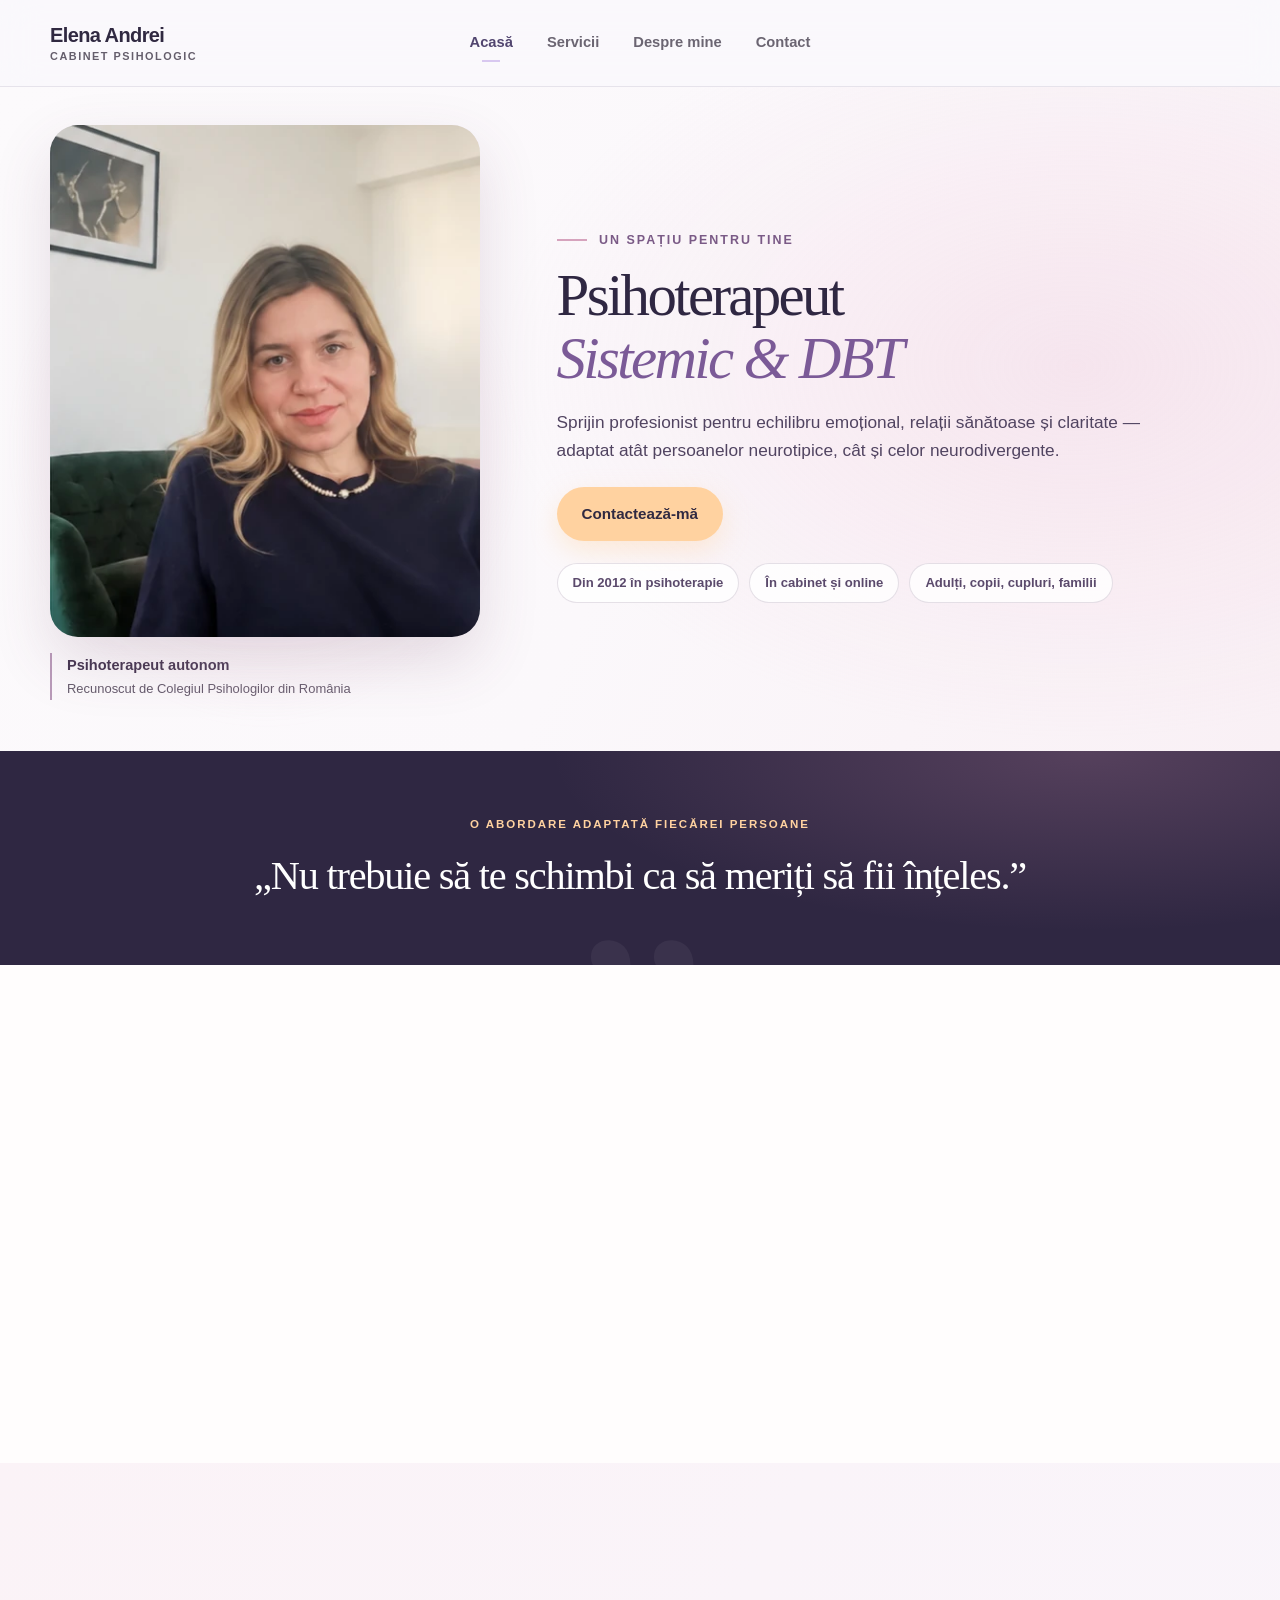
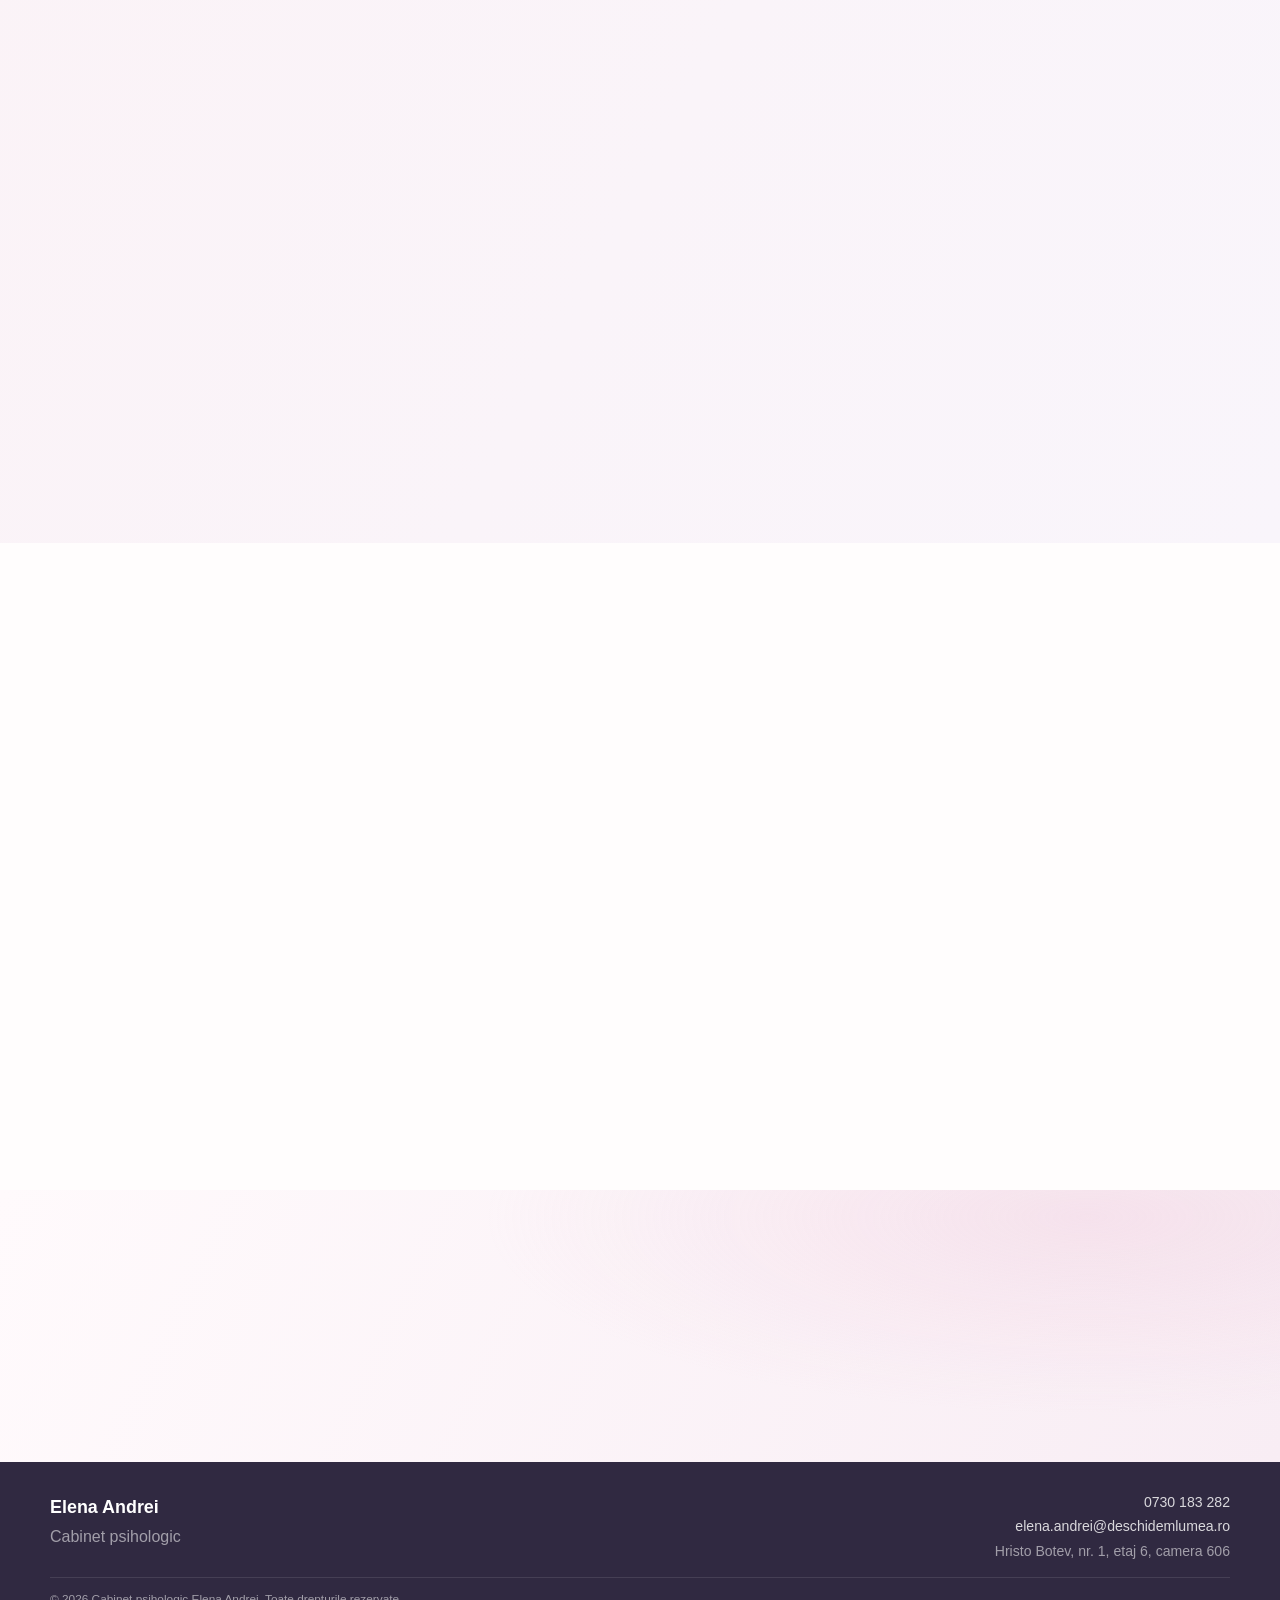
==== index.html @ 067b21ed "Initial commit - Elena v12 public preview, contact form disabled" ====
<!doctype html>
<html lang="ro">
  <head>
    <meta name="robots" content="noindex, nofollow, noarchive">
    <link rel="icon" href="favicon.svg" type="image/svg+xml" />
<meta property="og:type" content="website" />
<meta property="og:locale" content="ro_RO" />
    <meta charset="UTF-8" />
    <meta http-equiv="Content-Security-Policy" content="default-src 'self'; base-uri 'self'; object-src 'none'; script-src 'self' 'sha256-7STI0zZYX8uRHDZW335mMqW5AwSz319IiI/0r0ypbto='; script-src-attr 'none'; style-src 'self'; img-src 'self' data:; font-src 'self'; connect-src 'self'; form-action 'none'; upgrade-insecure-requests" />
    <meta name="viewport" content="width=device-width, initial-scale=1.0" />

    <meta
      name="description"
      content="Cabinet psihologic Elena Andrei în București, Strada Hristo Botev nr. 1. Psihoterapie individuală, de cuplu, familială și pentru copii, în cabinet și online."
    />

    <title>Elena Andrei | Cabinet psihologic București</title>
    <meta property="og:title" content="Elena Andrei | Cabinet psihologic București" />

    <link rel="stylesheet" href="style.css" />
        
  </head>

  <body class="home-v10">
    <header class="site-header">
      <div class="container header-inner">
        <a
          href="index.html"
          class="brand"
          aria-label="Cabinet psihologic Elena Andrei - Acasă"
        >
          <span class="brand-name">Elena Andrei</span>
          <span class="brand-subtitle">Cabinet psihologic</span>
        </a>

        <nav
          class="site-navigation"
          id="site-navigation"
          aria-label="Navigație principală"
        >
          <a href="index.html" class="active">Acasă</a>
          <a href="servicii.html">Servicii</a>
          <a href="despre_noi.html">Despre mine</a>
          <!-- PAGINI ASCUNSE TEMPORAR. Pentru reactivare, elimină comentariul HTML de mai jos și redirecționările din paginile respective.
          <a href="articole.html">Articole</a>
          <a href="workshopuri.html">Workshopuri</a>
          -->
          <a href="contact.html">Contact</a>
        </nav>
        <button
          type="button"
          class="menu-toggle"
          aria-label="Deschide meniul"
          aria-expanded="false"
          aria-controls="site-navigation"
        >
          <span></span>
          <span></span>
          <span></span>
        </button>
      </div>
    </header>

    <main>
      <!-- Etapa 1: HERO compact, un singur buton principal -->
      <section class="v10-hero">
        <div class="container v10-hero-grid">
          <div class="v10-hero-photo">
            <span class="v10-blob" aria-hidden="true"></span>
            <picture><img src="Elena_portret_preview.webp" alt="Elena Andrei, psihoterapeut sistemic și DBT" width="450" height="636" fetchpriority="high" decoding="async"></picture>
            <div class="v10-photo-caption">
              <strong>Psihoterapeut autonom</strong>
              <span>Recunoscut de Colegiul Psihologilor din România</span>
            </div>
          </div>
          <div class="v10-hero-copy">
            <span class="v10-kicker">Un spațiu pentru tine</span>
            <h1>Psihoterapeut <em>Sistemic &amp; DBT</em></h1>
            <p class="v10-lead">Sprijin profesionist pentru echilibru emoțional, relații sănătoase și claritate — adaptat atât persoanelor neurotipice, cât și celor neurodivergente.</p>
            <div class="v10-actions">
              <a href="contact.html" class="btn btn-primary">Contactează-mă</a>
            </div>
            <ul class="v10-badges" aria-label="Pe scurt">
              <li>Din 2012 în psihoterapie</li>
              <li>În cabinet și online</li>
              <li>Adulți, copii, cupluri, familii</li>
            </ul>
          </div>
        </div>
      </section>

      <!-- 2. Citat pe fundal închis: schimbă ritmul paginii. De confirmat cu Elena. -->
      <section class="v10-quote" aria-label="Mesajul cabinetului">
        <div class="container v10-quote-inner">
          <span class="v10-quote-label">O abordare adaptată fiecărei persoane</span>
          <p>„Nu trebuie să te schimbi ca să meriți să fii&nbsp;înțeles.”</p>
        </div>
      </section>

      <!-- 3. Cum lucrez: carduri cu iconiță -->
      <section class="v10-section" aria-labelledby="v10-approach-title">
        <div class="container">
          <div class="v10-head v10-reveal">
            <span class="v10-kicker">Cum lucrez</span>
            <h2 id="v10-approach-title">Trei principii care ghidează fiecare ședință</h2>
          </div>
          <div class="v10-cards v10-reveal">
            <article class="v10-card">
              <span class="v10-icon" aria-hidden="true"><svg viewBox="0 0 24 24" fill="none" stroke="currentColor" stroke-width="1.6" stroke-linecap="round" stroke-linejoin="round"><circle cx="12" cy="8" r="3.2"/><path d="M5.5 20c.6-3.6 3.3-5.5 6.5-5.5s5.9 1.9 6.5 5.5"/><path d="M3 11.5a9 9 0 0 1 2-5M21 11.5a9 9 0 0 0-2-5"/></svg></span>
              <span class="v10-no" aria-hidden="true">01</span>
              <h3>Înțelegere</h3>
              <p>Persoana și relațiile sale, privite în context.</p>
            </article>
            <article class="v10-card">
              <span class="v10-icon" aria-hidden="true"><svg viewBox="0 0 24 24" fill="none" stroke="currentColor" stroke-width="1.6" stroke-linecap="round" stroke-linejoin="round"><path d="M14.5 6.5l3 3"/><path d="M4 20l1-4L16.5 4.5a2.1 2.1 0 0 1 3 3L8 19l-4 1z"/></svg></span>
              <span class="v10-no" aria-hidden="true">02</span>
              <h3>Instrumente concrete</h3>
              <p>Sprijin prin instrumente DBT pentru reglare emoțională și comunicare.</p>
            </article>
            <article class="v10-card">
              <span class="v10-icon" aria-hidden="true"><svg viewBox="0 0 24 24" fill="none" stroke="currentColor" stroke-width="1.6" stroke-linecap="round" stroke-linejoin="round"><path d="M12 20s-7-4.4-7-10a4 4 0 0 1 7-2.6A4 4 0 0 1 19 10c0 5.6-7 10-7 10z"/></svg></span>
              <span class="v10-no" aria-hidden="true">03</span>
              <h3>Adaptare</h3>
              <p>Respect pentru nevoile persoanelor neurotipice și neurodivergente.</p>
            </article>
          </div>
        </div>
      </section>

      <!-- 4. Servicii: trei carduri, nu o secțiune cu un singur serviciu -->
      <section class="v10-section v10-section-tint" aria-labelledby="v10-services-title">
        <div class="container">
          <div class="v10-head v10-reveal">
            <span class="v10-kicker">Servicii</span>
            <h2 id="v10-services-title">Psihoterapie pentru persoane, cupluri și familii</h2>
            <p>Fiecare proces terapeutic este adaptat nevoilor persoanei, cuplului sau familiei și obiectivelor stabilite împreună.</p>
          </div>
          <div class="v10-cards v10-reveal">
            <a class="v10-service" href="servicii.html">
              <span class="v10-tag">Individual</span>
              <h3>Psihoterapie individuală</h3>
              <p>Pentru adulți și adolescenți. Un spațiu de explorare, claritate și echilibru.</p>
              <span class="v10-more">50 minute · Detalii <span aria-hidden="true">→</span></span>
            </a>
            <a class="v10-service" href="servicii.html">
              <span class="v10-tag">Cuplu și familie</span>
              <h3>Terapie de cuplu și familie</h3>
              <p>Relații în care conflictele pot fi traversate cu respect, curiozitate și înțelegere.</p>
              <span class="v10-more">75 minute · Detalii <span aria-hidden="true">→</span></span>
            </a>
            <a class="v10-service" href="servicii.html">
              <span class="v10-tag">Copii și părinți</span>
              <h3>Terapie pentru copii și consiliere parentală</h3>
              <p>Sprijin blând, adaptat vârstei, pentru copil și pentru liniștea familiei.</p>
              <span class="v10-more">50 minute · Detalii <span aria-hidden="true">→</span></span>
            </a>
          </div>
        </div>
      </section>

      <!-- 5. Despre mine, cu imagine -->
      <section class="v10-section" aria-labelledby="home-experience-title">
        <div class="container v10-about">
          <figure class="v10-about-photo v10-reveal">
            <picture><source srcset="Cabinet.webp" type="image/webp"><img src="Cabinet.jpeg" alt="Cabinetul de psihoterapie, cu canapea verde și plantă" width="1600" height="1200" loading="lazy"></picture>
            <figcaption>Cabinetul din București, Hristo Botev nr. 1</figcaption>
          </figure>
          <div class="v10-about-body v10-reveal">
            <span class="v10-kicker">Despre mine</span>
            <h2 id="home-experience-title">Experiență construită prin formare continuă</h2>
            <p>Sunt psihoterapeut autonom, recunoscut de Colegiul Psihologilor din România. Activitatea mea profesională în domeniul psihoterapiei a început în 2012, odată cu formarea în cadrul Centrului de Psihoterapie pentru Copii, Cupluri și Familie.</p>
            <p>Din 2015 lucrez în cadrul propriului cabinet, oferind psihoterapie copiilor, adolescenților, adulților, cuplurilor și familiilor, atât în cabinet, cât și online.</p>
            <p>De-a lungul anilor am continuat să mă formez în domenii relevante pentru practica mea, printre care psihoterapia de cuplu, trauma, psihosexologia, infidelitatea, evaluarea clinică și intervențiile adaptate pentru copii, adolescenți și familii.</p>
            <a href="despre_noi.html" class="text-link">Descoperă povestea mea <span aria-hidden="true">→</span></a>
          </div>
        </div>
      </section>

      <!-- 6. CTA final -->
      <section class="v10-final" aria-labelledby="v10-final-title">
        <div class="container v10-final-inner v10-reveal">
          <h2 id="v10-final-title">Primul pas e o simplă conversație.</h2>
          <p>Scrie-mi sau sună-mă, iar împreună vedem cum te pot sprijini.</p>
          <div class="v10-actions v10-actions-center">
            <a href="contact.html" class="btn btn-primary">Contactează-mă</a>
            <a href="tel:+40730183282" class="v11-phone-link">0730 183 282</a>
          </div>
          
        </div>
      </section>
    </main>

    <footer class="site-footer">
      <div class="container footer-inner">
        <div>
          <a href="index.html" class="footer-brand"> Elena Andrei </a>

          <p>Cabinet psihologic</p>
        </div>

        <div class="footer-contact">
          <a href="tel:+40730183282">0730 183 282</a>

          <a href="mailto:elena.andrei@deschidemlumea.ro">
            elena.andrei@deschidemlumea.ro
          </a>

          <span> Hristo Botev, nr. 1, etaj 6, camera 606 </span>
        </div>

        <div class="footer-bottom">
          <p>
            &copy; 2026 Cabinet psihologic Elena Andrei. Toate drepturile
            rezervate.
          </p>
        </div>
      </div>
    </footer>
    <script src="script.js"></script>
  </body>
</html>
---- style.css ----
/* =========================================================
   CABINET PSIHOLOGIC ELENA ANDREI
   Global stylesheet
   ========================================================= */

/* =========================================================
   1. DESIGN TOKENS
   ========================================================= */

:root {
  --color-bg: #faf9fc;
  --color-bg-soft: #f2eff8;
  --color-surface: #ffffff;
  --color-surface-alt: #f7f4fb;

  --color-primary: #63547e;
  --color-primary-dark: #51456f;
  --color-primary-deep: #302941;

  --color-secondary: #a888b5;
  --color-pink: #efb6c8;
  --color-peach: #ffd2a0;

  --accent: #d8c8f0;
  --color-neon: #d8c8f0;

  --color-text: #28242f;
  --color-text-soft: #6b6572;
  --color-text-muted: #655e6c;

  --color-border: rgba(81, 69, 111, 0.12);
  --color-border-strong: rgba(81, 69, 111, 0.22);

  --shadow-sm: 0 8px 24px rgba(48, 41, 65, 0.06);
  --shadow-md: 0 18px 50px rgba(48, 41, 65, 0.1);
  --shadow-lg: 0 30px 80px rgba(48, 41, 65, 0.14);

  --radius-sm: 12px;
  --radius-md: 18px;
  --radius-lg: 26px;
  --radius-xl: 36px;

  --container-width: 1180px;

  --transition-fast: 180ms ease;
  --transition-normal: 280ms ease;
  --transition-slow: 500ms ease;
}

/* =========================================================
   2. RESET
   ========================================================= */

*,
*::before,
*::after {
  box-sizing: border-box;
}

html {
  scroll-behavior: smooth;
}

body {
  margin: 0;
  min-width: 320px;

  font-family: "Inter", "Segoe UI", Roboto, Helvetica, Arial, sans-serif;

  font-size: 16px;
  line-height: 1.7;

  color: var(--color-text);
  background: var(--color-bg);

  -webkit-font-smoothing: antialiased;
  text-rendering: optimizeLegibility;
}

img {
  display: block;
  max-width: 100%;
}

a {
  color: inherit;
}

button,
input,
select,
textarea {
  font: inherit;
}

button {
  border: 0;
}

p,
h1,
h2,
h3 {
  margin-top: 0;
}

p:last-child {
  margin-bottom: 0;
}

/* =========================================================
   3. CONTAINER
   ========================================================= */

.container {
  width: min(calc(100% - 40px), var(--container-width));
  margin-inline: auto;
}

/* =========================================================
   4. TYPOGRAPHY
   ========================================================= */

h1,
h2,
h3 {
  color: var(--color-primary-deep);
  line-height: 1.12;
  letter-spacing: -0.025em;
}

h1 {
  font-size: clamp(3rem, 7vw, 5.8rem);
  font-weight: 800;
}

h2 {
  font-size: clamp(2rem, 4vw, 3.4rem);
  font-weight: 750;
}

h3 {
  font-size: 1.35rem;
  font-weight: 700;
}

p {
  color: var(--color-text-soft);
}

.eyebrow {
  display: inline-flex;
  align-items: center;
  gap: 9px;

  margin-bottom: 16px;

  color: var(--color-primary-dark);

  font-size: 0.78rem;
  font-weight: 800;
  letter-spacing: 0.14em;
  line-height: 1.2;
  text-transform: uppercase;
}

.eyebrow::before {
  content: "";

  width: 22px;
  height: 2px;

  background: var(--accent);
  box-shadow: 0 0 10px rgba(216, 200, 240, 0.55);
}

/* =========================================================
   5. HEADER
   ========================================================= */

.site-header {
  position: sticky;
  top: 0;
  z-index: 1000;

  background: rgba(250, 249, 252, 0.86);
  border-bottom: 1px solid var(--color-border);

  backdrop-filter: blur(18px);
  -webkit-backdrop-filter: blur(18px);
}

.header-inner {
  min-height: 86px;

  display: flex;
  align-items: center;
  justify-content: space-between;

  gap: 30px;
}

.brand {
  display: inline-flex;
  flex-direction: column;

  color: var(--color-primary-deep);
  text-decoration: none;
  line-height: 1;
}

.brand-name {
  font-size: 1.25rem;
  font-weight: 800;
  letter-spacing: -0.03em;
}

.brand-subtitle {
  margin-top: 6px;

  color: var(--color-text-muted);

  font-size: 0.68rem;
  font-weight: 700;
  letter-spacing: 0.14em;
  text-transform: uppercase;
}

.site-navigation {
  display: flex;
  align-items: center;
  gap: 8px;
}

.site-navigation a {
  position: relative;

  padding: 9px 13px;

  color: var(--color-text-soft);

  font-size: 0.92rem;
  font-weight: 650;

  text-decoration: none;

  border-radius: 10px;

  transition:
    color var(--transition-fast),
    background var(--transition-fast);
}

.site-navigation a::after {
  content: "";

  position: absolute;
  left: 50%;
  bottom: 3px;

  width: 0;
  height: 2px;

  background: var(--color-neon);

  transform: translateX(-50%);

  transition: width var(--transition-normal);
}

.site-navigation a:hover {
  color: var(--color-primary-deep);
  background: rgba(129, 116, 160, 0.07);
}

.site-navigation a:hover::after,
.site-navigation a.active::after {
  width: 18px;
}

.site-navigation a.active {
  color: var(--color-primary-dark);
}

.header-cta {
  display: inline-flex;
  align-items: center;
  justify-content: center;

  min-height: 44px;
  padding: 0 18px;

  color: var(--color-surface);
  background: var(--color-primary-dark);

  border-radius: 999px;

  font-size: 0.86rem;
  font-weight: 750;

  text-decoration: none;

  box-shadow: 0 8px 20px rgba(81, 69, 111, 0.18);

  transition:
    transform var(--transition-fast),
    background var(--transition-fast),
    box-shadow var(--transition-fast);
}

.header-cta:hover {
  background: var(--color-primary-deep);

  transform: translateY(-2px);

  box-shadow: 0 12px 28px rgba(81, 69, 111, 0.25);
}

/* =========================================================
   6. BUTTONS
   ========================================================= */

.btn {
  display: inline-flex;
  align-items: center;
  justify-content: center;

  min-height: 54px;
  padding: 0 25px;

  border-radius: 999px;

  font-size: 0.95rem;
  font-weight: 750;

  text-decoration: none;
  cursor: pointer;

  transition:
    transform var(--transition-fast),
    box-shadow var(--transition-fast),
    background var(--transition-fast),
    color var(--transition-fast);
}

.btn-primary {
  color: var(--color-primary-deep);
  background: var(--color-peach);

  box-shadow: 0 10px 28px rgba(255, 210, 160, 0.32);
}

.btn-primary:hover {
  transform: translateY(-3px);

  box-shadow: 0 15px 35px rgba(255, 210, 160, 0.45);
}

.btn-secondary {
  color: var(--color-primary-dark);
  background: rgba(255, 255, 255, 0.75);

  border: 1px solid var(--color-border-strong);
}

.btn-secondary:hover {
  background: var(--color-surface);

  transform: translateY(-2px);

  box-shadow: var(--shadow-sm);
}

/* =========================================================
   7. HOME HERO
   ========================================================= */

.hero {
  position: relative;
  overflow: hidden;

  min-height: 720px;

  display: flex;
  align-items: center;

  background:
    radial-gradient(
      circle at 80% 25%,
      rgba(239, 182, 200, 0.45),
      transparent 32%
    ),
    radial-gradient(
      circle at 20% 80%,
      rgba(168, 136, 181, 0.18),
      transparent 35%
    ),
    var(--color-bg);
}

.hero::before {
  content: "";

  position: absolute;
  top: 15%;
  right: -100px;

  width: 380px;
  height: 380px;

  border: 1px solid rgba(129, 116, 160, 0.14);
  border-radius: 50%;
}

.hero-grid {
  position: relative;
  z-index: 1;

  display: grid;

  grid-template-columns:
    minmax(0, 1.15fr)
    minmax(320px, 0.85fr);

  align-items: center;

  gap: 80px;
}

.hero-content {
  max-width: 720px;
}

.hero h1 {
  max-width: 760px;
  margin-bottom: 26px;
}

.hero h1 span {
  position: relative;
  color: var(--color-primary);
}

.hero h1 span::after {
  content: "";

  position: absolute;

  left: 0;
  right: 4px;
  bottom: -8px;

  height: 7px;

  background: var(--color-neon);
  border-radius: 999px;

  opacity: 0.8;

  transform: rotate(-1deg);
}

.hero-lead {
  max-width: 680px;
  margin-bottom: 18px;

  color: var(--color-primary-dark);

  font-size: clamp(1.15rem, 2vw, 1.35rem);
  font-weight: 600;
  line-height: 1.65;
}

.hero-content > p:not(.hero-lead) {
  max-width: 650px;
}

.hero-actions {
  display: flex;
  flex-wrap: wrap;

  gap: 12px;
  margin-top: 32px;
}

.hero-visual {
  position: relative;

  min-height: 450px;

  display: grid;
  place-items: center;
}

.hero-glow {
  position: absolute;

  width: 340px;
  height: 340px;

  background: radial-gradient(
    circle,
    rgba(168, 136, 181, 0.4),
    rgba(239, 182, 200, 0.18) 45%,
    transparent 70%
  );

  filter: blur(8px);
}

.hero-card {
  position: relative;
  z-index: 2;

  width: min(100%, 390px);

  padding: 42px 38px;

  background: linear-gradient(
    145deg,
    rgba(255, 255, 255, 0.9),
    rgba(247, 244, 251, 0.82)
  );

  border: 1px solid rgba(255, 255, 255, 0.9);
  border-radius: var(--radius-xl);

  box-shadow: var(--shadow-lg);

  transform: rotate(2deg);

  transition:
    transform var(--transition-normal),
    box-shadow var(--transition-normal);
}

.hero-card:hover {
  transform: rotate(0) translateY(-5px);

  box-shadow: 0 35px 90px rgba(48, 41, 65, 0.18);
}

.hero-card-icon {
  display: grid;
  place-items: center;

  width: 48px;
  height: 48px;

  margin-bottom: 28px;

  color: var(--color-primary-deep);
  background: var(--color-neon);

  border-radius: 15px;

  box-shadow: 0 0 25px rgba(216, 200, 240, 0.35);

  font-size: 1.2rem;
}

.hero-card p {
  margin: 0;

  color: var(--color-primary-deep);

  font-size: 1.15rem;
  font-weight: 650;
  line-height: 1.7;
}

/* =========================================================
   8. GENERIC SECTIONS
   ========================================================= */

.section {
  padding: 110px 0;
}

.section-soft {
  background: linear-gradient(
    135deg,
    rgba(242, 239, 248, 0.92),
    rgba(250, 249, 252, 1)
  );
}

.section-heading {
  max-width: 760px;

  margin: 0 auto 55px;

  text-align: center;
}

.section-heading-left {
  margin-left: 0;
  text-align: left;
}

.section-heading h2 {
  margin-bottom: 20px;
}

.section-heading p {
  max-width: 680px;

  margin-inline: auto;

  font-size: 1.05rem;
}

.section-heading-left p {
  margin-left: 0;
}

/* =========================================================
   9. FEATURE CARDS
   ========================================================= */

.feature-grid {
  display: grid;

  grid-template-columns: repeat(3, 1fr);

  gap: 20px;
}

.feature-four-grid {
  display: grid;

  grid-template-columns: repeat(4, minmax(0, 1fr));

  gap: 20px;
}

.feature-card {
  position: relative;

  min-height: 270px;

  padding: 32px;

  background: rgba(255, 255, 255, 0.8);

  border: 1px solid var(--color-border);
  border-radius: var(--radius-lg);

  box-shadow: var(--shadow-sm);

  overflow: hidden;

  transition:
    transform var(--transition-normal),
    box-shadow var(--transition-normal),
    border-color var(--transition-normal);
}

.feature-card::after {
  content: "";

  position: absolute;

  right: -40px;
  bottom: -60px;

  width: 150px;
  height: 150px;

  background: var(--color-pink);

  border-radius: 50%;

  opacity: 0.14;

  transition: transform var(--transition-normal);
}

.feature-card:hover {
  transform: translateY(-7px);

  border-color: rgba(129, 116, 160, 0.25);

  box-shadow: var(--shadow-md);
}

.feature-card:hover::after {
  transform: scale(1.3);
}

.feature-number {
  display: block;

  margin-bottom: 40px;

  color: var(--color-primary);

  font-size: 0.78rem;
  font-weight: 800;
  letter-spacing: 0.12em;
}

.feature-card h3 {
  margin-bottom: 14px;
}

.feature-card p {
  margin: 0;
}

/* ---------------------------------------------------------
   10. SPLIT SECTIONS
   --------------------------------------------------------- */

.split-section {
  display: grid;
  grid-template-columns: minmax(0, 1fr) minmax(380px, 0.85fr);
  align-items: center;
  gap: 80px;
  max-width: var(--container-width);
  margin-inline: auto;
}

.section-content {
  max-width: 720px;
}

.section-content h2 {
  margin-bottom: 24px;
}

.section-content p {
  margin-bottom: 18px;
}

.text-link {
  display: inline-flex;
  align-items: center;
  gap: 10px;
  margin-top: 18px;
  color: var(--color-primary-dark);
  font-weight: 750;
  text-decoration: none;
  transition:
    gap var(--transition-fast),
    color var(--transition-fast);
}

.text-link:hover {
  gap: 16px;
  color: var(--color-primary);
}

.visual-panel {
  position: relative;
  min-height: 520px;
  overflow: hidden;
  border-radius: var(--radius-xl);
  box-shadow: var(--shadow-md);
  background: var(--color-surface);
}

.visual-panel::before,
.visual-panel::after {
  content: "";
  position: absolute;
  border: 1px solid rgba(255, 255, 255, 0.25);
  border-radius: 50%;
  pointer-events: none;
  z-index: 2;
}

.visual-panel::before {
  width: 260px;
  height: 260px;
  top: -100px;
  right: -100px;
}

.visual-panel::after {
  width: 420px;
  height: 420px;
  bottom: -250px;
  left: -180px;
}

.profile-image {
  position: absolute;
  inset: 0;
  z-index: 1;

  width: 100%;
  height: 100%;

  display: block;

  object-fit: cover;
  object-position: center;
}

/* =========================================================
   11. VISUAL PANEL / PROFILE IMAGE
   ========================================================= */

.visual-panel {
  position: relative;

  min-height: 400px;

  overflow: hidden;

  border-radius: var(--radius-xl);

  box-shadow: var(--shadow-md);
}

.visual-panel::before,
.visual-panel::after {
  content: "";

  position: absolute;

  border: 1px solid rgba(255, 255, 255, 0.25);

  border-radius: 50%;
}

.visual-panel::before {
  width: 260px;
  height: 260px;
}

.visual-panel::after {
  width: 420px;
  height: 420px;
}

.visual-panel span {
  position: relative;
  z-index: 1;

  color: rgba(255, 255, 255, 0.9);

  font-size: 5rem;
  font-weight: 800;
  letter-spacing: -0.08em;
}

.profile-section {
  display: grid;

  grid-template-columns:
    minmax(280px, 0.75fr)
    minmax(0, 1fr);

  align-items: center;

  gap: 80px;
}

.profile-image-wrapper {
  position: relative;

  padding: 10px;

  background: var(--color-surface);

  border: 1px solid var(--color-border);
  border-radius: var(--radius-xl);

  box-shadow: var(--shadow-md);
}

.profile-image-placeholder {
  min-height: 500px;

  display: grid;
  place-items: center;

  background:
    radial-gradient(
      circle at 30% 20%,
      rgba(255, 210, 160, 0.8),
      transparent 30%
    ),
    linear-gradient(145deg, var(--color-primary), var(--color-secondary));

  border-radius: calc(var(--radius-xl) - 8px);

  overflow: hidden;
}

.profile-image-placeholder span {
  color: rgba(255, 255, 255, 0.9);

  font-size: 5rem;
  font-weight: 800;
}

.profile-image {
  position: absolute;
  inset: 0;
  z-index: 1;

  width: 100%;
  height: 100%;

  object-fit: cover;
  object-position: center;

  display: block;
}

/* =========================================================
   12. CABINET
   ========================================================= */

.cabinet-section {
  background: var(--color-surface-alt);
}

.cabinet-image-wrapper {
  position: relative;

  max-width: 1000px;

  margin-inline: auto;
  padding: 10px;

  background: rgba(255, 255, 255, 0.7);

  border: 1px solid var(--color-border);
  border-radius: var(--radius-xl);

  box-shadow: var(--shadow-md);
}

.cabinet-image {
  width: 100%;

  aspect-ratio: 16 / 9;

  object-fit: cover;

  border-radius: calc(var(--radius-xl) - 8px);
}

/* =========================================================
   13. PAGE HERO
   ========================================================= */

.page-hero {
  position: relative;

  padding: 125px 0 105px;

  overflow: hidden;

  background:
    radial-gradient(
      circle at 85% 20%,
      rgba(239, 182, 200, 0.5),
      transparent 30%
    ),
    radial-gradient(
      circle at 15% 80%,
      rgba(168, 136, 181, 0.2),
      transparent 32%
    ),
    var(--color-bg);
}

.page-hero::after {
  content: "";

  position: absolute;

  right: 7%;
  bottom: -140px;

  width: 300px;
  height: 300px;

  border: 1px solid rgba(129, 116, 160, 0.14);

  border-radius: 50%;
}

.page-hero-content {
  position: relative;
  z-index: 1;

  max-width: 820px;

  text-align: center;
}

.page-hero h1 {
  margin-bottom: 24px;

  font-size: clamp(2.8rem, 7vw, 5rem);
}

.page-hero p {
  max-width: 680px;

  margin-inline: auto;

  font-size: 1.15rem;
}

/* =========================================================
   14. ABOUT / STORY PAGE
   ========================================================= */

.about-content {
  max-width: 850px;
  margin-inline: auto;
}

.about-content h2 {
  max-width: 800px;
  margin-bottom: 24px;
}

.about-content p {
  max-width: 780px;
  margin-bottom: 18px;
}

.about-content + .about-content {
  margin-top: 20px;
}

/* =========================================================
   15. TIMELINE
   ========================================================= */

.timeline {
  max-width: 850px;
  margin-inline: auto;
}

.timeline-item {
  display: grid;

  grid-template-columns: 70px 1fr;

  gap: 28px;

  padding: 30px 0;

  border-bottom: 1px solid var(--color-border);
}

.timeline-item:first-child {
  padding-top: 0;
}

.timeline-item:last-child {
  border-bottom: 0;
}

.timeline-marker {
  display: grid;
  place-items: center;

  width: 52px;
  height: 52px;

  color: var(--color-primary-deep);
  background: var(--color-peach);

  border-radius: 16px;

  font-size: 0.75rem;
  font-weight: 800;
}

.timeline-item h3 {
  margin-bottom: 8px;
}

/* =========================================================
   16. PRICING
   ========================================================= */

.pricing-grid {
  display: grid;

  grid-template-columns: repeat(2, 1fr);

  gap: 22px;
}

.pricing-card {
  position: relative;

  padding: 34px;

  background: var(--color-surface);

  border: 1px solid var(--color-border);
  border-radius: var(--radius-lg);

  box-shadow: var(--shadow-sm);

  transition:
    transform var(--transition-normal),
    box-shadow var(--transition-normal),
    border-color var(--transition-normal);
}

.pricing-card:hover {
  transform: translateY(-6px);

  border-color: rgba(129, 116, 160, 0.28);

  box-shadow: var(--shadow-md);
}

.pricing-label {
  display: inline-block;

  margin-bottom: 20px;
  padding: 6px 11px;

  color: var(--color-primary-dark);
  background: var(--color-bg-soft);

  border-radius: 999px;

  font-size: 0.72rem;
  font-weight: 800;
  letter-spacing: 0.08em;
  text-transform: uppercase;
}

.pricing-card h3 {
  margin-bottom: 15px;
}

.pricing-description {
  min-height: 80px;
  margin-bottom: 28px;
}

.pricing-details,
.pricing-options > div {
  display: flex;

  align-items: center;
  justify-content: space-between;

  gap: 20px;

  padding-top: 20px;

  border-top: 1px solid var(--color-border);
}

.pricing-details span,
.pricing-options span {
  color: var(--color-text-muted);
  font-size: 0.9rem;
}

.pricing-details strong,
.pricing-options strong {
  color: var(--color-primary-dark);

  font-size: 1.3rem;
  font-weight: 800;
}

.pricing-options {
  display: grid;
  gap: 14px;
}

/* =========================================================
   17. INFORMATION CARDS
   ========================================================= */

.info-grid {
  display: grid;

  grid-template-columns: repeat(2, 1fr);

  gap: 22px;
}

.info-card {
  padding: 40px;

  border-radius: var(--radius-lg);

  border: 1px solid var(--color-border);
}

.info-card h2 {
  margin-bottom: 18px;

  font-size: 2rem;
}

.weekend-card {
  position: relative;

  background: linear-gradient(
    145deg,
    rgba(255, 210, 160, 0.6),
    rgba(255, 255, 255, 0.8)
  );
}

.cancellation-card {
  background: var(--color-surface);
}

/* =========================================================
   18. CTA
   ========================================================= */

.cta-section {
  position: relative;

  padding: 115px 0;

  overflow: hidden;

  color: white;

  background:
    radial-gradient(
      circle at 80% 20%,
      rgba(239, 182, 200, 0.35),
      transparent 30%
    ),
    linear-gradient(
      135deg,
      var(--color-primary-deep),
      var(--color-primary-dark)
    );
}

.cta-section::before {
  content: "";

  position: absolute;

  width: 380px;
  height: 380px;

  right: -120px;
  bottom: -180px;

  border: 1px solid rgba(255, 255, 255, 0.15);

  border-radius: 50%;
}

.cta-content {
  position: relative;
  z-index: 1;

  max-width: 780px;

  text-align: center;
}

.cta-content .eyebrow {
  color: rgba(255, 255, 255, 0.78);
}

.cta-content h2 {
  color: white;

  margin-bottom: 20px;
}

.cta-content p {
  max-width: 650px;

  margin: 0 auto 30px;

  color: rgba(255, 255, 255, 0.72);
}

/* =========================================================
   19. CONTACT
   ========================================================= */

.contact-grid {
  display: grid;

  grid-template-columns:
    minmax(0, 1.2fr)
    minmax(320px, 0.8fr);

  align-items: start;

  gap: 28px;
}

.contact-form-wrapper,
.contact-card {
  padding: 42px;

  background: var(--color-surface);

  border: 1px solid var(--color-border);
  border-radius: var(--radius-lg);

  box-shadow: var(--shadow-sm);
}

.appointment-form {
  display: grid;
  gap: 20px;
}

.form-row {
  display: grid;

  grid-template-columns: repeat(2, 1fr);

  gap: 18px;
}

.form-group {
  display: grid;
  gap: 8px;
}

.form-group label {
  color: var(--color-primary-deep);

  font-size: 0.88rem;
  font-weight: 750;
}

.form-group label span {
  color: var(--color-text-muted);
  font-weight: 500;
}

.form-group input,
.form-group select,
.form-group textarea {
  width: 100%;

  padding: 14px 16px;

  color: var(--color-text);
  background: var(--color-bg);

  border: 1px solid var(--color-border-strong);
  border-radius: 13px;

  outline: none;

  transition:
    border-color var(--transition-fast),
    box-shadow var(--transition-fast),
    background var(--transition-fast);
}

.form-group input,
.form-group select {
  min-height: 52px;
}

.form-group textarea {
  min-height: 140px;
  resize: vertical;
}

.form-group input:hover,
.form-group select:hover,
.form-group textarea:hover {
  border-color: rgba(129, 116, 160, 0.42);
}

.form-group input:focus,
.form-group select:focus,
.form-group textarea:focus {
  background: white;

  border-color: var(--color-primary);

  box-shadow: 0 0 0 4px rgba(129, 116, 160, 0.12);
}

.appointment-form .btn {
  width: 100%;
  margin-top: 5px;
}

.form-note {
  margin: 0;

  color: var(--color-text-muted);

  font-size: 0.78rem;
  line-height: 1.55;
}

.contact-sidebar {
  position: sticky;
  top: 110px;
}

.contact-card h2 {
  margin-bottom: 30px;

  font-size: 2rem;
}

.contact-list {
  display: grid;
  gap: 6px;
}

.contact-item {
  display: flex;

  align-items: center;

  gap: 15px;

  padding: 15px;

  color: inherit;

  border-radius: 14px;

  text-decoration: none;

  transition:
    background var(--transition-fast),
    transform var(--transition-fast);
}

a.contact-item:hover {
  background: var(--color-bg-soft);

  transform: translateX(3px);
}

.contact-icon {
  flex: 0 0 auto;

  display: grid;
  place-items: center;

  width: 42px;
  height: 42px;

  color: var(--color-primary-deep);
  background: var(--color-peach);

  border-radius: 12px;

  font-weight: 800;
}

.contact-item small {
  display: block;

  margin-bottom: 3px;

  color: var(--color-text-muted);

  font-size: 0.72rem;
  font-weight: 700;

  text-transform: uppercase;
  letter-spacing: 0.08em;
}

.contact-item strong {
  color: var(--color-primary-deep);

  font-size: 0.92rem;
}

.whatsapp-link {
  display: flex;

  align-items: center;
  justify-content: space-between;

  margin-top: 25px;
  padding: 16px 18px;

  color: var(--color-primary-deep);
  background: var(--color-neon);

  border-radius: 14px;

  font-weight: 800;

  text-decoration: none;

  transition:
    transform var(--transition-fast),
    box-shadow var(--transition-fast);
}

.whatsapp-link:hover {
  transform: translateY(-2px);

  box-shadow: 0 15px 35px rgba(184, 255, 106, 0.3);
}

/* =========================================================
   20. MAP
   ========================================================= */

.map-section {
  padding-top: 40px;
}

.map-container {
  width: 100%;

  padding: 8px;

  background: var(--color-surface);

  border: 1px solid var(--color-border);
  border-radius: var(--radius-xl);

  box-shadow: var(--shadow-md);

  overflow: hidden;
}

.map-container iframe {
  display: block;

  width: 100%;
  min-height: 450px;

  border: 0;

  border-radius: calc(var(--radius-xl) - 8px);
}

/* =========================================================
   21. FOOTER
   ========================================================= */

.site-footer {
  padding: 55px 0 25px;

  color: rgba(255, 255, 255, 0.72);

  background: var(--color-primary-deep);
}

.footer-inner {
  display: grid;

  grid-template-columns: 1fr 1fr;

  gap: 30px;
}

.footer-brand {
  display: inline-block;

  margin-bottom: 7px;

  color: white;

  font-size: 1.25rem;
  font-weight: 800;

  text-decoration: none;
}

.site-footer p {
  margin: 0;

  color: rgba(255, 255, 255, 0.55);
}

.footer-contact {
  display: flex;

  flex-direction: column;

  align-items: flex-end;

  gap: 7px;

  text-align: right;
}

.footer-contact a {
  color: rgba(255, 255, 255, 0.82);

  text-decoration: none;

  transition: color var(--transition-fast);
}

.footer-contact a:hover {
  color: var(--color-neon);
}

.footer-contact span {
  color: rgba(255, 255, 255, 0.55);

  font-size: 0.88rem;
}

.footer-bottom {
  grid-column: 1 / -1;

  padding-top: 25px;

  border-top: 1px solid rgba(255, 255, 255, 0.1);
}

.footer-bottom p {
  font-size: 0.78rem;
}

/* =========================================================
   22. ACCESSIBILITY
   ========================================================= */

a:focus-visible,
button:focus-visible,
input:focus-visible,
select:focus-visible,
textarea:focus-visible {
  outline: 3px solid var(--color-neon);
  outline-offset: 3px;
}

/* =========================================================
   23. RESPONSIVE — TABLET
   ========================================================= */

@media (max-width: 980px) {
  .header-inner {
    min-height: 76px;
    gap: 15px;
  }

  .site-navigation {
    gap: 2px;
  }

  .site-navigation a {
    padding-inline: 9px;
    font-size: 0.84rem;
  }

  .header-cta {
    padding-inline: 14px;
    font-size: 0.8rem;
  }

  .hero {
    min-height: auto;
    padding: 100px 0;
  }

  .hero-grid {
    grid-template-columns: 1fr;
    gap: 55px;
  }

  .hero-content {
    max-width: 760px;

    margin-inline: auto;

    text-align: center;
  }

  .hero-content > p:not(.hero-lead) {
    margin-inline: auto;
  }

  .hero-actions {
    justify-content: center;
  }

  .hero-visual {
    min-height: 350px;
  }

  .split-section,
  .profile-section {
    grid-template-columns: 1fr;
    gap: 50px;
  }

  .section-content {
    max-width: 760px;
  }

  .visual-panel {
    max-width: 600px;

    width: 100%;

    margin-inline: auto;
  }

  .profile-image-wrapper {
    max-width: 520px;

    width: 100%;

    margin-inline: auto;
  }

  .feature-grid {
    grid-template-columns: 1fr;
  }

  .feature-four-grid {
    grid-template-columns: repeat(2, minmax(0, 1fr));
  }

  .feature-card {
    min-height: auto;
  }

  .contact-grid {
    grid-template-columns: 1fr;
  }

  .contact-sidebar {
    position: static;
  }

  .articles-grid {
    grid-template-columns: repeat(2, minmax(0, 1fr));
  }
}

/* =========================================================
   24. RESPONSIVE — MOBILE
   ========================================================= */

@media (max-width: 720px) {
  .container {
    width: min(calc(100% - 28px), var(--container-width));
  }

  .site-header {
    position: relative;
  }

  .header-inner {
    min-height: auto;

    padding: 18px 0;

    flex-wrap: wrap;

    justify-content: center;
  }

  .brand {
    width: 100%;
    align-items: center;
  }

  .site-navigation {
    width: 100%;

    justify-content: center;

    flex-wrap: wrap;
  }

  .site-navigation a {
    padding: 7px 8px;
    font-size: 0.8rem;
  }

  .header-cta {
    display: none;
  }

  .hero {
    padding: 75px 0 85px;
  }

  .hero h1 {
    font-size: clamp(2.8rem, 15vw, 4.3rem);
  }

  .hero h1 span::after {
    height: 5px;
    bottom: -5px;
  }

  .hero-actions {
    flex-direction: column;
    align-items: stretch;
  }

  .hero-actions .btn {
    width: 100%;
  }

  .hero-visual {
    min-height: 280px;
  }

  .hero-card {
    padding: 30px;

    transform: rotate(0);
  }

  .section {
    padding: 75px 0;
  }

  .section-heading {
    margin-bottom: 38px;
  }

  .page-hero {
    padding: 80px 0 70px;
  }

  .page-hero h1 {
    font-size: clamp(2.6rem, 13vw, 4rem);
  }

  .pricing-grid,
  .info-grid {
    grid-template-columns: 1fr;
  }

  .pricing-card {
    padding: 28px;
  }

  .pricing-description {
    min-height: auto;
  }

  .info-card {
    padding: 30px;
  }

  .profile-image-placeholder {
    min-height: 380px;
  }

  .timeline-item {
    grid-template-columns: 50px 1fr;
    gap: 18px;
  }

  .timeline-marker {
    width: 44px;
    height: 44px;
  }

  .contact-form-wrapper,
  .contact-card {
    padding: 27px 22px;
  }

  .form-row {
    grid-template-columns: 1fr;
  }

  .map-container {
    padding: 5px;
  }

  .map-container iframe {
    min-height: 350px;
    border-radius: 20px;
  }

  .footer-inner {
    grid-template-columns: 1fr;

    text-align: center;
  }

  .footer-contact {
    align-items: center;

    text-align: center;
  }

  .footer-bottom {
    grid-column: auto;
  }

  .feature-four-grid {
    grid-template-columns: 1fr;
  }

  .about-content {
    max-width: 100%;
  }

  .article-categories {
    padding: 22px 0;
  }

  .category-list {
    gap: 8px;
  }

  .category-filter {
    min-height: 40px;
    padding-inline: 14px;
    font-size: 0.8rem;
  }

  .articles-grid {
    grid-template-columns: 1fr;
  }

  .article-card {
    min-height: auto;
    padding: 27px;
  }
}

/* =========================================================
   25. SMALL PHONES
   ========================================================= */

@media (max-width: 420px) {
  .site-navigation {
    gap: 0;
  }

  .site-navigation a {
    padding-inline: 6px;
    font-size: 0.75rem;
  }

  .hero {
    padding-top: 60px;
  }

  .hero-card {
    padding: 25px;
  }

  .hero-card p {
    font-size: 1rem;
  }

  .feature-card {
    padding: 26px;
  }

  .pricing-card {
    padding: 25px;
  }

  .pricing-details strong,
  .pricing-options strong {
    font-size: 1.1rem;
  }

  .timeline-item {
    grid-template-columns: 44px 1fr;
    gap: 14px;
  }

  .timeline-marker {
    width: 40px;
    height: 40px;
  }
}

/* =========================================================
   26. REDUCED MOTION
   ========================================================= */

@media (prefers-reduced-motion: reduce) {
  html {
    scroll-behavior: auto;
  }

  *,
  *::before,
  *::after {
    animation-duration: 0.01ms !important;
    animation-iteration-count: 1 !important;
    transition-duration: 0.01ms !important;
    scroll-behavior: auto !important;
  }
}

/* =========================================================
   ARTICLES
   ========================================================= */

.article-intro {
  max-width: 820px;
  margin-inline: auto;
  text-align: center;
}

.article-intro h2 {
  max-width: 760px;
  margin: 0 auto 22px;
}

.article-intro p {
  max-width: 700px;
  margin-inline: auto;
  font-size: 1.05rem;
}

/* Article categories */

.article-categories {
  padding: 0 0 70px;
  background: var(--color-bg);
}

.category-list {
  display: flex;
  justify-content: center;
  flex-wrap: wrap;
  gap: 10px;
}

.category-list a {
  display: inline-flex;
  align-items: center;
  min-height: 42px;
  padding: 0 17px;
  color: var(--color-primary-dark);
  background: var(--color-surface);
  border: 1px solid var(--color-border);
  border-radius: 999px;
  font-size: 0.84rem;
  font-weight: 700;
  text-decoration: none;
  transition:
    background var(--transition-fast),
    color var(--transition-fast),
    transform var(--transition-fast),
    border-color var(--transition-fast);
}

.category-list a:hover {
  color: var(--color-primary-deep);
  background: var(--color-bg-soft);
  border-color: var(--color-border-strong);
  transform: translateY(-2px);
}

/* Articles grid */

.articles-grid {
  display: grid;
  grid-template-columns: repeat(3, minmax(0, 1fr));
  gap: 22px;
}

.article-card {
  position: relative;
  display: flex;
  flex-direction: column;
  min-height: 390px;
  padding: 32px;
  overflow: hidden;
  background: rgba(255, 255, 255, 0.86);
  border: 1px solid var(--color-border);
  border-radius: var(--radius-lg);
  box-shadow: var(--shadow-sm);
  transition:
    transform var(--transition-normal),
    box-shadow var(--transition-normal),
    border-color var(--transition-normal);
}

.article-card::after {
  content: "";
  position: absolute;
  right: -55px;
  bottom: -65px;
  width: 170px;
  height: 170px;
  background: var(--color-pink);
  border-radius: 50%;
  opacity: 0.12;
  transition: transform var(--transition-normal);
}

.article-card:hover {
  transform: translateY(-6px);
  border-color: rgba(129, 116, 160, 0.28);
  box-shadow: var(--shadow-md);
}

.article-card:hover::after {
  transform: scale(1.25);
}

.article-card-top {
  position: relative;
  z-index: 1;
  display: flex;
  align-items: center;
  justify-content: space-between;
  gap: 15px;
  margin-bottom: 42px;
}

.article-category {
  display: inline-flex;
  align-items: center;
  min-height: 30px;
  padding: 0 11px;
  color: var(--color-primary-dark);
  background: var(--color-bg-soft);
  border-radius: 999px;
  font-size: 0.7rem;
  font-weight: 800;
  letter-spacing: 0.06em;
  text-transform: uppercase;
}

.article-number {
  color: var(--color-primary);
  font-size: 0.75rem;
  font-weight: 800;
  letter-spacing: 0.12em;
}

.article-card h3 {
  position: relative;
  z-index: 1;
  margin-bottom: 15px;
  font-size: 1.4rem;
  line-height: 1.2;
}

.article-card p {
  position: relative;
  z-index: 1;
  margin-bottom: 28px;
}

.article-link {
  position: relative;
  z-index: 2;
  display: inline-flex;
  align-items: center;
  gap: 9px;
  margin-top: auto;
  color: var(--color-primary-dark);
  font-size: 0.9rem;
  font-weight: 800;
  text-decoration: none;
  transition:
    gap var(--transition-fast),
    color var(--transition-fast);
}

.article-link:hover {
  gap: 14px;
  color: var(--color-primary);
}

/* =========================================================
   WORKSHOPS
   ========================================================= */

.workshop-hero {
  background:
    radial-gradient(
      circle at 85% 20%,
      rgba(239, 182, 200, 0.48),
      transparent 30%
    ),
    radial-gradient(
      circle at 15% 75%,
      rgba(216, 200, 240, 0.28),
      transparent 32%
    ),
    var(--color-bg);
}

.workshop-intro {
  max-width: 820px;
  margin-inline: auto;
  text-align: center;
}

.workshop-intro h2 {
  max-width: 760px;
  margin: 0 auto 22px;
}

.workshop-intro p {
  max-width: 700px;
  margin-inline: auto;
  font-size: 1.05rem;
}

/* Audience */

.workshop-audience-grid {
  display: grid;
  grid-template-columns: repeat(2, minmax(0, 1fr));
  gap: 24px;
}

.workshop-audience-card {
  position: relative;
  min-height: 390px;
  padding: 42px;
  overflow: hidden;
  background: linear-gradient(
    145deg,
    rgba(255, 255, 255, 0.92),
    rgba(247, 244, 251, 0.88)
  );
  border: 1px solid var(--color-border);
  border-radius: var(--radius-xl);
  box-shadow: var(--shadow-sm);
  transition:
    transform var(--transition-normal),
    box-shadow var(--transition-normal);
}

.workshop-audience-card::after {
  content: "";
  position: absolute;
  right: -80px;
  bottom: -100px;
  width: 260px;
  height: 260px;
  background: var(--color-pink);
  border-radius: 50%;
  opacity: 0.15;
}

.workshop-audience-card:hover {
  transform: translateY(-7px);
  box-shadow: var(--shadow-md);
}

.workshop-audience-card-alt::after {
  background: var(--color-peach);
}

.workshop-audience-number {
  position: relative;
  z-index: 1;
  display: block;
  margin-bottom: 35px;
  color: var(--color-primary);
  font-size: 0.78rem;
  font-weight: 800;
  letter-spacing: 0.12em;
}

.workshop-audience-label {
  position: relative;
  z-index: 1;
  display: inline-block;
  margin-bottom: 16px;
  color: var(--color-primary-dark);
  font-size: 0.76rem;
  font-weight: 800;
  letter-spacing: 0.1em;
  text-transform: uppercase;
}

.workshop-audience-card h3 {
  position: relative;
  z-index: 1;
  max-width: 560px;
  margin-bottom: 17px;
  font-size: 1.65rem;
}

.workshop-audience-card p {
  position: relative;
  z-index: 1;
  max-width: 570px;
  margin-bottom: 28px;
}

/* Workshop cards */

.workshops-grid {
  display: grid;
  grid-template-columns: repeat(3, minmax(0, 1fr));
  gap: 22px;
}

.workshop-card {
  display: flex;
  flex-direction: column;
  min-height: 380px;
  padding: 30px;
  background: var(--color-surface);
  border: 1px solid var(--color-border);
  border-radius: var(--radius-lg);
  box-shadow: var(--shadow-sm);
  transition:
    transform var(--transition-normal),
    box-shadow var(--transition-normal),
    border-color var(--transition-normal);
}

.workshop-card:hover {
  transform: translateY(-6px);
  border-color: rgba(129, 116, 160, 0.28);
  box-shadow: var(--shadow-md);
}

.workshop-card-youth {
  background: rgba(255, 255, 255, 0.82);
}

.workshop-card-header {
  display: flex;
  align-items: center;
  justify-content: space-between;
  gap: 15px;
  margin-bottom: 35px;
}

.workshop-tag {
  display: inline-flex;
  align-items: center;
  min-height: 30px;
  padding: 0 11px;
  color: var(--color-primary-dark);
  background: var(--color-bg-soft);
  border-radius: 999px;
  font-size: 0.7rem;
  font-weight: 800;
  letter-spacing: 0.06em;
  text-transform: uppercase;
}

.workshop-status {
  color: var(--color-text-muted);
  font-size: 0.72rem;
  font-weight: 700;
  text-transform: uppercase;
  letter-spacing: 0.08em;
}

.workshop-card h3 {
  margin-bottom: 15px;
  font-size: 1.45rem;
}

.workshop-card p {
  margin-bottom: 25px;
}

.workshop-meta {
  display: flex;
  flex-wrap: wrap;
  gap: 8px 18px;
  margin-top: auto;
  margin-bottom: 25px;
  padding-top: 18px;
  border-top: 1px solid var(--color-border);
}

.workshop-meta span {
  color: var(--color-text-muted);
  font-size: 0.8rem;
  font-weight: 650;
}

/* Workshop process */

.workshop-process {
  display: grid;
  grid-template-columns: repeat(3, minmax(0, 1fr));
  gap: 20px;
  max-width: 980px;
  margin-inline: auto;
}

.workshop-process-item {
  padding: 30px;
  background: var(--color-surface);
  border: 1px solid var(--color-border);
  border-radius: var(--radius-lg);
}

.workshop-process-item > span {
  display: block;
  margin-bottom: 30px;
  color: var(--color-primary);
  font-size: 0.78rem;
  font-weight: 800;
  letter-spacing: 0.12em;
}

.workshop-process-item h3 {
  margin-bottom: 12px;
  font-size: 1.25rem;
}

.workshop-process-item p {
  margin: 0;
}

/* =========================================================
   ARTICLES + WORKSHOPS RESPONSIVE
   ========================================================= */

@media (max-width: 980px) {
  .articles-grid {
    grid-template-columns: repeat(2, minmax(0, 1fr));
  }

  .workshop-audience-grid {
    grid-template-columns: 1fr;
  }

  .workshops-grid {
    grid-template-columns: repeat(2, minmax(0, 1fr));
  }

  .workshop-process {
    grid-template-columns: 1fr;
  }
}

@media (max-width: 720px) {
  .article-categories {
    padding-bottom: 45px;
  }

  .category-list {
    justify-content: flex-start;
  }

  .articles-grid,
  .workshops-grid {
    grid-template-columns: 1fr;
  }

  .article-card {
    min-height: auto;
    padding: 28px;
  }

  .article-card-top {
    margin-bottom: 30px;
  }

  .workshop-audience-card {
    min-height: auto;
    padding: 30px;
  }

  .workshop-audience-card h3 {
    font-size: 1.4rem;
  }

  .workshop-card {
    min-height: auto;
    padding: 28px;
  }

  .workshop-process-item {
    padding: 27px;
  }
}

@media (max-width: 420px) {
  .category-list a {
    padding-inline: 13px;
    font-size: 0.78rem;
  }

  .article-card,
  .workshop-card {
    padding: 25px;
  }

  .workshop-audience-card {
    padding: 26px;
  }
}

/* =========================================================
   ARTICLE CATEGORIES / FILTERS
   ========================================================= */

.article-categories {
  padding: 28px 0;
  background: var(--color-surface);
  border-top: 1px solid var(--color-border);
  border-bottom: 1px solid var(--color-border);
}

.category-list {
  display: flex;
  align-items: center;
  justify-content: center;
  flex-wrap: wrap;
  gap: 10px;
}

.category-filter {
  display: inline-flex;
  align-items: center;
  justify-content: center;
  min-height: 42px;
  padding: 0 17px;

  color: var(--color-primary-dark);
  background: var(--color-bg-soft);

  border: 1px solid var(--color-border);
  border-radius: 999px;

  font: inherit;
  font-size: 0.86rem;
  font-weight: 700;

  cursor: pointer;

  transition:
    color var(--transition-fast),
    background var(--transition-fast),
    border-color var(--transition-fast),
    transform var(--transition-fast),
    box-shadow var(--transition-fast);
}

.category-filter:hover {
  color: var(--color-primary-deep);
  background: var(--color-surface-alt);
  border-color: var(--color-border-strong);
  transform: translateY(-2px);
}

.category-filter.active {
  color: var(--color-surface);
  background: var(--color-primary-dark);
  border-color: var(--color-primary-dark);
  box-shadow: 0 8px 20px rgba(81, 69, 111, 0.16);
}

.category-filter.active:hover {
  color: var(--color-surface);
  background: var(--color-primary-deep);
  border-color: var(--color-primary-deep);
}

/* =========================================================
   ARTICLES
   ========================================================= */

.article-intro {
  max-width: 850px;
  text-align: center;
}

.article-intro h2 {
  margin-bottom: 20px;
}

.article-intro p {
  max-width: 720px;
  margin-inline: auto;
}

.articles-grid {
  display: grid;
  grid-template-columns: repeat(3, minmax(0, 1fr));
  gap: 22px;
}

.article-card {
  position: relative;

  display: flex;
  flex-direction: column;

  min-height: 330px;
  padding: 30px;

  background: rgba(255, 255, 255, 0.82);

  border: 1px solid var(--color-border);
  border-radius: var(--radius-lg);

  box-shadow: var(--shadow-sm);

  overflow: hidden;

  transition:
    transform var(--transition-normal),
    box-shadow var(--transition-normal),
    border-color var(--transition-normal);
}

.article-card::after {
  content: "";

  position: absolute;
  right: -55px;
  bottom: -65px;

  width: 170px;
  height: 170px;

  background: var(--color-pink);
  border-radius: 50%;

  opacity: 0.12;

  pointer-events: none;

  transition: transform var(--transition-normal);
}

.article-card:hover {
  transform: translateY(-7px);
  border-color: rgba(129, 116, 160, 0.25);
  box-shadow: var(--shadow-md);
}

.article-card:hover::after {
  transform: scale(1.25);
}

.article-card[hidden] {
  display: none;
}

.article-card-top {
  display: flex;
  align-items: center;
  justify-content: space-between;

  gap: 15px;

  margin-bottom: 25px;
}

.article-category {
  display: inline-flex;
  align-items: center;

  padding: 6px 11px;

  color: var(--color-primary-dark);
  background: var(--color-bg-soft);

  border-radius: 999px;

  font-size: 0.7rem;
  font-weight: 800;
  letter-spacing: 0.08em;
  text-transform: uppercase;
}

.article-number {
  color: var(--color-primary);
  font-size: 0.75rem;
  font-weight: 800;
  letter-spacing: 0.1em;
}

.article-card h3 {
  position: relative;
  z-index: 1;

  margin-bottom: 14px;

  font-size: 1.35rem;
  line-height: 1.25;
}

.article-card p {
  position: relative;
  z-index: 1;

  margin-bottom: 25px;
}

.article-link {
  position: relative;
  z-index: 1;

  display: inline-flex;
  align-items: center;
  gap: 9px;

  margin-top: auto;

  width: fit-content;

  color: var(--color-primary-dark);

  font-size: 0.9rem;
  font-weight: 750;

  text-decoration: none;

  transition:
    gap var(--transition-fast),
    color var(--transition-fast);
}

.article-link:hover {
  gap: 15px;
  color: var(--color-primary);
}

/* =========================
   WORKSHOP FILTERS
========================= */

.workshop-filters {
  padding: 0 0 50px;
  background: var(--color-background);
}

.workshop-filter {
  border: 1px solid var(--color-border);
  background: transparent;
  color: var(--color-text);
  font: inherit;
  cursor: pointer;
  padding: 12px 22px;
  border-radius: 999px;
  transition:
    background-color 0.25s ease,
    color 0.25s ease,
    border-color 0.25s ease,
    transform 0.25s ease;
}

.workshop-filter:hover {
  transform: translateY(-2px);
}

.workshop-filter.active {
  background: var(--color-primary);
  color: white;
  border-color: var(--color-primary);
}

/* =========================
   WORKSHOP CARDS
========================= */

.workshop-card {
  display: flex;
  flex-direction: column;
}

.workshop-card .article-link {
  margin-top: auto;
  padding-top: 20px;
}

.workshop-card-header {
  display: flex;
  align-items: center;
  justify-content: space-between;
  gap: 20px;
  margin-bottom: 22px;
}

.workshop-tag,
.workshop-status {
  font-size: 0.78rem;
  letter-spacing: 0.08em;
  text-transform: uppercase;
}

.workshop-tag {
  color: var(--color-primary);
  font-weight: 600;
}

.workshop-status {
  color: var(--color-muted);
}

/* =========================
   MOBILE
========================= */

@media (max-width: 700px) {
  .workshop-filters {
    padding-bottom: 35px;
  }

  .category-list {
    justify-content: flex-start;
    overflow-x: auto;
    flex-wrap: nowrap;
    padding-bottom: 5px;
  }

  .workshop-filter {
    flex: 0 0 auto;
    white-space: nowrap;
  }
}

.article-card {
  transition:
    transform 0.3s ease,
    box-shadow 0.3s ease;
}

.article-card:hover {
  transform: translateY(-4px);
}
/* =========================
   ARTICLE FILTERS
========================= */

.category-list {
  display: flex;
  justify-content: center;
  align-items: center;
  flex-wrap: wrap;
  gap: 10px;
}

.category-filter {
  appearance: none;
  border: 1px solid var(--color-border-strong);
  background: var(--color-surface);
  color: var(--color-text-soft);

  padding: 11px 18px;
  border-radius: 999px;

  font: inherit;
  font-size: 0.9rem;
  cursor: pointer;

  transition:
    background-color var(--transition-fast),
    color var(--transition-fast),
    border-color var(--transition-fast),
    transform var(--transition-fast),
    box-shadow var(--transition-fast);
}

.category-filter:hover {
  transform: translateY(-2px);
  border-color: var(--color-primary);
  color: var(--color-primary-dark);
}

.category-filter.active {
  background: var(--color-primary);
  color: var(--color-surface);
  border-color: var(--color-primary);

  box-shadow: 0 8px 20px rgba(129, 116, 160, 0.2);
}

/* =========================
   ARTICLE FILTER ANIMATION
========================= */

.article-card {
  transition:
    opacity var(--transition-normal),
    transform var(--transition-normal);
}

.article-card.is-hidden {
  display: none;
}

.article-card.is-visible {
  animation: articleFadeIn 0.3s ease both;
}

@keyframes articleFadeIn {
  from {
    opacity: 0;
    transform: translateY(10px);
  }

  to {
    opacity: 1;
    transform: translateY(0);
  }
}

/* =========================================
   WORKSHOP CATEGORIES
========================================= */

.workshop-category-grid {
  display: grid;
  grid-template-columns: repeat(2, 1fr);
  gap: 24px;
  margin-top: 48px;
}

.workshop-category {
  position: relative;
  text-align: left;
  padding: 38px;
  border: 1px solid var(--color-border);
  border-radius: var(--radius-lg);
  background: var(--color-surface);
  box-shadow: var(--shadow-sm);
  cursor: pointer;
  font: inherit;
  color: var(--color-text);
  transition:
    transform var(--transition-normal),
    box-shadow var(--transition-normal),
    border-color var(--transition-normal),
    background var(--transition-normal);
}

.workshop-category:hover {
  transform: translateY(-4px);
  box-shadow: var(--shadow-md);
  border-color: var(--color-border-strong);
}

.workshop-category.active {
  background: var(--color-primary-deep);
  color: #fff;
  border-color: var(--color-primary-deep);
}

.workshop-category-number {
  display: block;
  margin-bottom: 28px;
  font-size: 0.78rem;
  letter-spacing: 0.12em;
  color: var(--color-primary);
}

.workshop-category.active .workshop-category-number {
  color: var(--color-pink);
}

.workshop-category-label {
  display: block;
  margin-bottom: 12px;
  font-size: 0.78rem;
  font-weight: 700;
  text-transform: uppercase;
  letter-spacing: 0.1em;
  color: var(--color-primary);
}

.workshop-category.active .workshop-category-label {
  color: var(--color-pink);
}

.workshop-category h3 {
  max-width: 420px;
  margin: 0;
  font-size: clamp(1.35rem, 2vw, 1.8rem);
  line-height: 1.25;
}

.workshop-category-link {
  display: inline-flex;
  align-items: center;
  gap: 8px;
  margin-top: 32px;
  font-size: 0.9rem;
  font-weight: 700;
}

.workshop-category-link span {
  transition: transform var(--transition-fast);
}

.workshop-category:hover .workshop-category-link span {
  transform: translateX(4px);
}

/* =========================================
   WORKSHOP LIST
========================================= */

.workshop-list-section {
  scroll-margin-top: 100px;
}

.workshop-group {
  margin-top: 48px;
}

.workshop-group[hidden] {
  display: none;
}

.workshops-grid {
  display: grid;
  grid-template-columns: repeat(3, 1fr);
  gap: 24px;
}

.workshop-card {
  display: flex;
  flex-direction: column;
  padding: 30px;
  border: 1px solid var(--color-border);
  border-radius: var(--radius-md);
  background: var(--color-surface);
  box-shadow: var(--shadow-sm);
  transition:
    transform var(--transition-normal),
    box-shadow var(--transition-normal);
}

.workshop-card:hover {
  transform: translateY(-4px);
  box-shadow: var(--shadow-md);
}

.workshop-card-header {
  display: flex;
  align-items: center;
  justify-content: space-between;
  margin-bottom: 24px;
}

.workshop-tag {
  display: inline-flex;
  padding: 7px 12px;
  border-radius: 999px;
  background: var(--color-bg-soft);
  color: var(--color-primary-dark);
  font-size: 0.75rem;
  font-weight: 700;
}

.workshop-card h3 {
  margin-bottom: 14px;
}

.workshop-card p {
  margin-bottom: 28px;
}

.workshop-card .article-link {
  margin-top: auto;
}

/* =========================================
   WORKSHOP MOBILE
========================================= */

@media (max-width: 800px) {
  .workshop-category-grid,
  .workshops-grid {
    grid-template-columns: 1fr;
  }

  .workshop-category {
    padding: 30px;
  }
}

@media (max-width: 600px) {
  .workshop-category {
    padding: 24px;
  }

  .workshop-category-number {
    margin-bottom: 20px;
  }

  .workshop-category-link {
    margin-top: 24px;
  }

  .workshop-card {
    padding: 24px;
  }
}

/* =========================================
   MOBILE MENU
========================================= */

.menu-toggle {
  display: none;
  width: 44px;
  height: 44px;
  padding: 0;
  border: 0;
  background: transparent;
  cursor: pointer;

  align-items: center;
  justify-content: center;
  flex-direction: column;
  gap: 5px;
}

.menu-toggle span {
  display: block;
  width: 23px;
  height: 2px;
  border-radius: 2px;
  background: var(--color-primary-deep);

  transition:
    transform var(--transition-fast),
    opacity var(--transition-fast);
}

/* =========================================
   MOBILE
========================================= */

@media (max-width: 800px) {
  .header-inner {
    position: relative;
  }

  .menu-toggle {
    display: flex;
  }

  .site-navigation {
    display: none;
  }

  .header-cta {
    display: none;
  }
}

@media (max-width: 800px) {
  .site-navigation.is-open {
    display: flex;
    flex-direction: column;
    align-items: stretch;
    gap: 0;

    position: absolute;
    top: calc(100% + 12px);
    left: 0;
    right: 0;

    padding: 14px;
    background: var(--color-surface);

    border: 1px solid var(--color-border);
    border-radius: var(--radius-md);

    box-shadow: var(--shadow-md);

    z-index: 100;
  }

  .site-navigation.is-open a {
    display: block;
    padding: 14px 16px;
    border-radius: var(--radius-sm);
  }

  .site-navigation.is-open a:hover {
    background: var(--color-bg-soft);
  }

  /* HAMBURGER -> X */

  .menu-toggle.is-open span:nth-child(1) {
    transform: translateY(7px) rotate(45deg);
  }

  .menu-toggle.is-open span:nth-child(2) {
    opacity: 0;
  }

  .menu-toggle.is-open span:nth-child(3) {
    transform: translateY(-7px) rotate(-45deg);
  }
}

/* =========================================
   MICRO-ANIMATIONS
========================================= */

/* Butoane */

.btn {
  transition:
    transform var(--transition-fast),
    box-shadow var(--transition-fast),
    background var(--transition-fast);
}

.btn:hover {
  transform: translateY(-2px);
}

/* Linkuri */

.text-link,
.article-link {
  transition:
    color var(--transition-fast),
    gap var(--transition-fast);
}

.text-link:hover,
.article-link:hover {
  gap: 12px;
}

/* Carduri */

.feature-card,
.article-card,
.workshop-card {
  transition:
    transform var(--transition-normal),
    box-shadow var(--transition-normal),
    border-color var(--transition-normal);
}

.feature-card:hover,
.article-card:hover,
.workshop-card:hover {
  transform: translateY(-4px);
  box-shadow: var(--shadow-md);
}

/* Imagini */

.profile-image,
.cabinet-image {
  transition: transform var(--transition-slow);
}

.profile-image:hover,
.cabinet-image:hover {
  transform: scale(1.015);
}

/* Respectăm utilizatorii care preferă mai puțină animație */

@media (prefers-reduced-motion: reduce) {
  *,
  *::before,
  *::after {
    scroll-behavior: auto !important;
    transition-duration: 0.01ms !important;
    animation-duration: 0.01ms !important;
    animation-iteration-count: 1 !important;
  }
}

/* =========================================
   MOBILE FINISH
========================================= */

@media (max-width: 800px) {
  /* CONTAINER */

  .container {
    width: min(100% - 36px, var(--container-width));
  }

  /* HEADER */

  .site-header {
    position: relative;
  }

  .header-inner {
    min-height: 76px;
  }

  .brand-name {
    font-size: 1.05rem;
  }

  .brand-subtitle {
    font-size: 0.68rem;
  }

  /* SECTIONS */

  .section {
    padding: 72px 0;
  }

  .section-heading {
    margin-bottom: 36px;
  }

  .section-heading h2,
  .section-content h2 {
    font-size: clamp(1.8rem, 8vw, 2.4rem);
    line-height: 1.15;
  }

  .section-heading p,
  .section-content p {
    font-size: 0.98rem;
    line-height: 1.7;
  }

  /* HERO */

  .hero {
    padding: 72px 0 80px;
  }

  .hero-grid {
    grid-template-columns: 1fr;
    gap: 48px;
  }

  .hero-content h1 {
    font-size: clamp(2.7rem, 13vw, 4rem);
    line-height: 0.98;
  }

  .hero-lead {
    font-size: 1.05rem;
  }

  .hero-actions {
    flex-direction: column;
    align-items: stretch;
    gap: 12px;
  }

  .hero-actions .btn {
    width: 100%;
    text-align: center;
  }

  /* PAGE HERO */

  .page-hero {
    padding: 72px 0 64px;
  }

  .page-hero-content h1 {
    font-size: clamp(2.3rem, 10vw, 3.4rem);
    line-height: 1.05;
  }

  .page-hero-content p {
    font-size: 1rem;
    line-height: 1.7;
  }

  /* GRIDS */

  .feature-grid,
  .articles-grid,
  .workshop-category-grid,
  .workshops-grid {
    grid-template-columns: 1fr;
    gap: 18px;
  }

  /* CARDS */

  .feature-card,
  .article-card,
  .workshop-card {
    padding: 26px;
  }

  /* SPLIT SECTIONS */

  .split-section {
    grid-template-columns: 1fr;
    gap: 42px;
  }

  .visual-panel {
    order: -1;
  }

  /* IMAGES */

  .profile-image,
  .cabinet-image {
    width: 100%;
  }

  /* BUTTONS */

  .btn {
    min-height: 50px;
    display: inline-flex;
    align-items: center;
    justify-content: center;
  }

  /* CTA */

  .cta-section {
    padding: 76px 0;
  }

  .cta-content h2 {
    font-size: clamp(1.9rem, 8vw, 2.5rem);
  }

  /* FOOTER */

  .footer-inner {
    grid-template-columns: 1fr;
    gap: 32px;
  }

  .footer-contact {
    display: flex;
    flex-direction: column;
    gap: 8px;
  }

  .footer-bottom {
    padding-top: 24px;
  }
}

/* =========================================
   SMALL PHONES
========================================= */

@media (max-width: 480px) {
  .container {
    width: min(100% - 28px, var(--container-width));
  }

  .section {
    padding: 60px 0;
  }

  .hero {
    padding: 56px 0 64px;
  }

  .page-hero {
    padding: 58px 0 52px;
  }

  .feature-card,
  .article-card,
  .workshop-card,
  .workshop-category {
    padding: 22px;
  }

  .hero-card {
    padding: 24px;
  }

  .eyebrow {
    font-size: 0.7rem;
  }
}

/* =========================================================
   LOCATION
   ========================================================= */

.location-card {
  display: grid;
  grid-template-columns: 1.2fr 0.8fr;
  gap: 40px;
  align-items: stretch;

  padding: 42px;
  background: var(--color-surface);
  border: 1px solid var(--color-border);
  border-radius: var(--radius-xl);
  box-shadow: var(--shadow-md);
}

.location-content {
  display: flex;
  flex-direction: column;
  align-items: flex-start;
  justify-content: center;
}

.location-content h2 {
  margin: 12px 0 16px;
}

.location-content p {
  max-width: 600px;
  margin: 0 0 28px;
  color: var(--color-text-soft);
  line-height: 1.8;
}

.location-content .btn {
  margin-top: 4px;
}

.location-content .btn span[aria-hidden="true"] {
  margin-left: 0.45rem;
}

.location-visual {
  min-height: 260px;

  display: flex;
  flex-direction: column;
  align-items: center;
  justify-content: center;

  padding: 30px;

  background:
    radial-gradient(
      circle at 50% 35%,
      rgba(216, 200, 240, 0.55),
      transparent 58%
    ),
    var(--color-surface-alt);

  border: 1px solid var(--color-border);
  border-radius: var(--radius-lg);

  text-align: center;
}

.location-icon {
  width: 72px;
  height: 72px;

  display: flex;
  align-items: center;
  justify-content: center;

  margin-bottom: 20px;

  border-radius: 50%;

  background: var(--color-primary);
  color: var(--color-surface);

  font-size: 34px;
  line-height: 1;

  box-shadow: var(--shadow-sm);
}

.location-label {
  color: var(--color-primary-dark);
  font-size: 15px;
  font-weight: 600;
  line-height: 1.7;
}

/* =========================================================
   LOCATION — MOBILE
   ========================================================= */

@media (max-width: 768px) {
  .location-card {
    grid-template-columns: 1fr;
    gap: 28px;

    padding: 28px;
    border-radius: var(--radius-lg);
  }

  .location-content p {
    margin-bottom: 24px;
  }

  .location-content .btn {
    width: 100%;
    text-align: center;
  }

  .location-visual {
    min-height: 210px;
  }
}

@media (max-width: 480px) {
  .location-card {
    padding: 22px;
  }

  .location-visual {
    min-height: 190px;
    padding: 24px;
  }

  .location-icon {
    width: 62px;
    height: 62px;
    font-size: 28px;
  }
}

/* =========================================================
   PRIVACY / LEGAL PAGE
   ========================================================= */

.legal-content {
  max-width: 860px;
}

.legal-intro {
  margin-bottom: 70px;
  padding: 30px 34px;

  background: var(--color-surface-alt);
  border-left: 3px solid var(--color-primary);

  border-radius: var(--radius-md);
}

.legal-intro p {
  margin: 0;
  color: var(--color-text-soft);
  font-size: 17px;
  line-height: 1.8;
}

.legal-section {
  margin-bottom: 64px;
}

.legal-section .eyebrow {
  display: block;
  margin-bottom: 12px;
}

.legal-section h2 {
  margin: 0 0 18px;
  font-size: clamp(24px, 3vw, 32px);
}

.legal-section p {
  margin: 0 0 18px;
  color: var(--color-text-soft);
  line-height: 1.85;
}

.legal-section ul {
  margin: 0 0 22px;
  padding-left: 22px;
}

.legal-section li {
  margin-bottom: 10px;
  color: var(--color-text-soft);
  line-height: 1.7;
}

.legal-section a {
  color: var(--color-primary-dark);
  font-weight: 600;
  text-decoration: underline;
  text-decoration-color: var(--accent);
  text-underline-offset: 3px;
}

.legal-updated {
  margin-top: 28px !important;
  font-size: 14px;
  color: var(--color-text-muted) !important;
}

.legal-contact {
  margin-top: 80px;
  padding: 42px;

  background: var(--color-surface);
  border: 1px solid var(--color-border);

  border-radius: var(--radius-xl);
  box-shadow: var(--shadow-sm);

  text-align: center;
}

.legal-contact h2 {
  margin: 12px 0 14px;
}

.legal-contact p {
  max-width: 600px;
  margin: 0 auto 28px;

  color: var(--color-text-soft);
  line-height: 1.8;
}

@media (max-width: 768px) {
  .legal-intro {
    margin-bottom: 50px;
    padding: 24px;
  }

  .legal-section {
    margin-bottom: 48px;
  }

  .legal-contact {
    margin-top: 60px;
    padding: 30px 24px;
    border-radius: var(--radius-lg);
  }
}


/* Ajustări temporare: portret complet și pagini inactive */
.split-section > .visual-panel {
  width: 100%;
  max-width: 520px;
  aspect-ratio: 798 / 1046;
  min-height: 0;
  justify-self: center;
  background: #eeeaf0;
}
.split-section > .visual-panel .profile-image {
  object-fit: contain;
  object-position: center center;
}
.nav-disabled {
  opacity: .42;
  cursor: not-allowed;
  pointer-events: none;
}

.privacy-consent{display:flex;align-items:flex-start;gap:.6rem;font-size:.9rem;line-height:1.5}.privacy-consent input{margin-top:.25rem;flex-shrink:0}#form-error{color:#a32929}

/* Corectie cabinet: imagine intreaga, fara taiere sau latime excesiva pe mobil */
.cabinet-image-wrapper { width: 100%; min-width: 0; box-sizing: border-box; overflow: hidden; }
.cabinet-image-wrapper picture { display: block; width: 100%; max-width: 100%; }
.cabinet-image-wrapper .cabinet-image { display: block; width: 100%; max-width: 100%; height: auto; aspect-ratio: auto; object-fit: contain; object-position: center; }
@media (max-width: 720px) { .cabinet-image-wrapper { padding: 6px; } .cabinet-image-wrapper .cabinet-image { border-radius: 14px; } }

/* GDPR consent: override generic .form-group input styles without affecting other fields */
.form-group .privacy-consent {
  display: flex;
  align-items: flex-start;
  gap: 0.65rem;
  width: 100%;
  min-width: 0;
  font-size: 0.9rem;
  line-height: 1.55;
  font-weight: 500;
  overflow-wrap: anywhere;
  cursor: pointer;
}
.form-group .privacy-consent input[type="checkbox"] {
  appearance: auto;
  -webkit-appearance: checkbox;
  box-sizing: border-box;
  display: inline-block;
  flex: 0 0 18px;
  width: 18px;
  height: 18px;
  min-width: 18px;
  min-height: 18px;
  padding: 0;
  margin: 0.18rem 0 0;
  border-radius: 3px;
  box-shadow: none;
  accent-color: var(--color-primary);
  vertical-align: top;
}
.form-group .privacy-consent a {
  text-decoration: underline;
  text-underline-offset: 2px;
}

/* Keep all consent text in a single flex child; avoid splitting words into columns. */
.form-group .privacy-consent .privacy-consent-text { display: block; flex: 1 1 auto; min-width: 0; overflow-wrap: normal; word-break: normal; }

/* v8 — FAQ editorial: split layout, no JS and no new external resources */
.faq-section { padding: clamp(70px, 8vw, 116px) 0; background: #f9f7fa; }
.faq-editorial { display: grid; grid-template-columns: minmax(0, .83fr) minmax(0, 1.17fr); gap: clamp(36px, 6vw, 100px); align-items: start; }
.faq-intro { max-width: 440px; position: sticky; top: 120px; }
.faq-kicker { display: block; margin-bottom: 22px; color: #655778; font-size: .78rem; letter-spacing: .16em; font-weight: 750; }
.faq-intro h2 { margin: 0 0 22px; color: #302740; font-size: clamp(2rem, 3.4vw, 3.4rem); line-height: 1.14; letter-spacing: -.035em; }
.faq-intro > p { margin: 0; max-width: 370px; color: #6c6374; font-size: 1.06rem; line-height: 1.8; }
.faq-location { display: flex; gap: 14px; align-items: flex-start; margin-top: 44px; padding-top: 24px; border-top: 1px solid #ddd6e3; color: #61566c; font-size: .92rem; line-height: 1.65; }
.faq-location > span:first-child { color: #826d99; font-size: 1.6rem; line-height: 1; }
.faq-list { min-width: 0; border-top: 1px solid #d9d2de; }
.faq-item { margin: 0; padding: 0; border-bottom: 1px solid #d9d2de; background: transparent; }
.faq-item summary { display: flex; justify-content: space-between; align-items: center; gap: 20px; padding: 26px 0; cursor: pointer; list-style: none; color: #332a40; font-size: clamp(1.04rem, 1.35vw, 1.24rem); font-weight: 650; line-height: 1.55; }
.faq-item summary::-webkit-details-marker { display: none; }
.faq-item summary::after { content: '+'; flex: 0 0 32px; display: grid; place-items: center; width: 32px; height: 32px; border: 1px solid #d6ccdd; border-radius: 50%; color: #625273; font-size: 1.35rem; font-weight: 400; line-height: 1; }
.faq-item[open] summary::after { content: '−'; background: #ece5f0; }
.faq-item summary:focus-visible { outline: 3px solid #6c5688; outline-offset: 4px; border-radius: 4px; }
.faq-item p { margin: -4px 46px 27px 0; color: #61596a; line-height: 1.8; font-size: 1rem; }
/* CTA appears only once on services; keep other pages unchanged. */
.faq-section + .cta-section { padding: clamp(65px, 7vw, 90px) 0; }
.faq-section + .cta-section .cta-content h2 { font-size: clamp(2rem, 3.7vw, 3.35rem); line-height: 1.18; }
@media (max-width: 800px) {
  .faq-editorial { grid-template-columns: minmax(0, 1fr); gap: 38px; }
  .faq-intro { position: static; max-width: 620px; }
  .faq-location { margin-top: 24px; }
  .faq-item summary { padding: 21px 0; }
}
@media (max-width: 480px) {
  .faq-section { padding: 56px 0; }
  .faq-intro h2 { font-size: clamp(1.9rem, 9vw, 2.5rem); }
  .faq-item summary { gap: 12px; }
  .faq-item p { margin-right: 0; }
}

/* v9: homepage portrait left, readable compact service cards */
.hero-v9 { padding: clamp(48px, 7vw, 100px) 0; }
.hero-v9-grid { display:grid;grid-template-columns:minmax(0,.88fr) minmax(0,1.12fr);gap:clamp(28px,5vw,78px);align-items:center; }
.hero-v9-photo { border-radius:24px;overflow:hidden;min-width:0;box-shadow:0 18px 50px rgba(40,29,53,.12); }
.hero-v9-photo picture,.hero-v9-photo img { display:block;width:100%; }
.hero-v9-photo img { height:clamp(370px,45vw,560px);object-fit:cover;object-position:center 30%; }
.hero-v9-copy { min-width:0; }
.hero-v9-copy .eyebrow {font-size:.78rem;letter-spacing:.08em;}
.hero-v9-copy h1 {font-size:clamp(2.25rem,4.2vw,4.4rem);line-height:1.12;margin:16px 0 22px;}
.hero-v9-copy .hero-lead {font-size:clamp(1.05rem,1.6vw,1.28rem);line-height:1.65;}
.hero-v9-copy>p:not(.hero-lead) {font-size:1rem;line-height:1.8;}
.services-discover {margin-top:18px;display:inline-flex;}
.services-v9-grid {display:grid;grid-template-columns:repeat(3,minmax(0,1fr));gap:18px;align-items:start;}
.services-v9-card {padding:23px 21px;border-radius:17px;background:var(--color-white,#fff);border:1px solid rgba(110,88,122,.17);box-shadow:0 8px 24px rgba(45,33,60,.05);min-width:0;}
.services-v9-card h3 {font-size:1.15rem;line-height:1.35;margin:12px 0;}
.services-v9-card>p {font-size:.94rem;line-height:1.65;}
.services-v9-duration {font-weight:700;margin:14px 0;}
.services-v9-more {border-top:1px solid rgba(110,88,122,.16);padding-top:12px;margin-top:12px;}
.services-v9-more summary {cursor:pointer;font-weight:650;}
.services-v9-more summary:focus-visible {outline:3px solid currentColor;outline-offset:4px;}
.services-v9-more ul {padding-left:19px;margin:14px 0 0;}
.services-v9-more li {font-size:.93rem;line-height:1.65;margin:0 0 12px;}
.about-reasons-grid {display:grid;grid-template-columns:repeat(3,minmax(0,1fr));gap:20px;}
.about-reasons-grid article {border:1px solid rgba(110,88,122,.16);border-radius:16px;padding:24px;}
.about-reasons-grid h3 {margin-top:0;}
@media(max-width:850px){.services-v9-grid,.about-reasons-grid {grid-template-columns:1fr 1fr;}.hero-v9-grid {grid-template-columns:1fr 1fr;gap:25px;}}
@media(max-width:650px){.hero-v9-grid,.services-v9-grid,.about-reasons-grid {grid-template-columns:1fr;}.hero-v9-photo img {height:auto;max-height:480px;object-fit:cover;}.hero-v9-copy h1 {font-size:clamp(2rem,9vw,3rem);}.services-v9-card {padding:20px;}}

/* v9 etapa 1: pagina Acasă simplificată; celelalte pagini rămân neschimbate */
.hero-v9 {padding:clamp(28px,4vw,56px) 0 clamp(24px,3vw,42px);}
.hero-v9-grid {grid-template-columns:minmax(0,.82fr) minmax(0,1.18fr);gap:clamp(24px,4vw,58px);}
.hero-v9-photo img {height:clamp(320px,37vw,475px);object-fit:cover;object-position:center 29%;}
.hero-v9-copy .eyebrow {font-size:.72rem;letter-spacing:.07em;}
.hero-v9-copy h1 {font-size:clamp(2rem,3.35vw,3.35rem);line-height:1.13;margin:12px 0 17px;}
.hero-v9-copy .hero-lead {font-size:clamp(1rem,1.25vw,1.12rem);line-height:1.6;}
.hero-v9-copy>p:not(.hero-lead) {font-size:.95rem;line-height:1.65;}
.hero-v9-copy .hero-actions {margin-top:20px;}
.home-highlights {padding:22px 0 38px;}
.home-highlights-inner {display:grid;grid-template-columns:repeat(3,minmax(0,1fr));gap:14px;}
.home-highlights-inner p {margin:0;padding:17px 20px;border:1px solid rgba(110,88,122,.15);border-radius:14px;background:rgba(255,255,255,.65);}
.home-highlights-inner strong {display:block;color:#302740;font-size:.95rem;margin-bottom:5px;}
.home-highlights-inner span {display:block;color:#6c6374;font-size:.88rem;line-height:1.55;}
@media(max-width:650px){
 .hero-v9-grid {grid-template-columns:1fr;gap:22px;}
 .hero-v9 {padding:24px 0 20px;}
 .hero-v9-photo img {height:auto;max-height:380px;}
 .hero-v9-copy h1 {font-size:clamp(1.95rem,8vw,2.6rem);}
 .home-highlights-inner {grid-template-columns:1fr;gap:10px;}
 .home-highlights {padding:12px 0 28px;}
 .home-highlights-inner p {padding:13px 16px;}
}

/* v9 etapa 1 revizuită: prezentările informative reintroduse, cu ritm compact */
.home-editorial-section {padding:clamp(30px,4.2vw,58px) 0;}
.home-editorial-content {max-width:920px;}
.home-editorial-section .eyebrow {font-size:.73rem;}
.home-editorial-section h2 {font-size:clamp(1.55rem,2.45vw,2.25rem);line-height:1.22;margin:10px 0 18px;}
.home-editorial-section p {font-size:clamp(.95rem,1.05vw,1.04rem);line-height:1.72;margin:0 0 13px;}
.home-editorial-section .text-link {display:inline-flex;margin-top:12px;gap:9px;}
.home-services-teaser .btn {margin-top:10px;}
@media (max-width:700px) {.home-editorial-section {padding:30px 0;}.home-editorial-section h2 {margin-bottom:14px;}}

/* v9 · Acasă / direcție editorială premium. Culorile originale sunt păstrate. */
.home-wow .hero-v9 { position:relative; isolation:isolate; overflow:hidden; padding:clamp(42px,5.5vw,82px) 0 clamp(52px,6vw,86px); background:linear-gradient(123deg,#f9f7fa 0%,#f7f2f8 57%,#f5eaf1 100%); }
.home-wow .hero-v9::before {content:"";position:absolute;z-index:-1;right:-10%;top:-44%;width:58vw;height:58vw;max-width:900px;max-height:900px;border:1px solid rgba(123,95,145,.13);border-radius:50%;box-shadow:0 0 0 75px rgba(255,255,255,.11),0 0 0 155px rgba(255,255,255,.07);pointer-events:none;}
.home-wow .hero-v9-grid {grid-template-columns:minmax(0,.9fr) minmax(0,1.1fr);gap:clamp(48px,7vw,112px);align-items:center;}
.home-wow .hero-v9-photo {position:relative;overflow:visible;max-width:480px;border-radius:0;box-shadow:none;}
.home-wow .hero-v9-photo picture {display:block;position:relative;z-index:1;overflow:hidden;border-radius:210px 210px 16px 16px;box-shadow:0 26px 65px rgba(47,33,59,.16);background:#eee7ef;}
.home-wow .hero-v9-photo img {height:clamp(410px,43vw,565px);object-fit:cover;object-position:center 27%;} 
.home-wow .portrait-accent {position:absolute;inset:18px -17px -18px 17px;border:1.5px solid #b5a2c3;border-radius:220px 220px 18px 18px;z-index:0;}
.home-wow .hero-v9-copy {max-width:660px;}
.home-wow .hero-v9-number {display:block;margin-bottom:32px;color:#84728f;font-size:.68rem;letter-spacing:.23em;font-weight:700;}
.home-wow .hero-v9-copy .eyebrow {display:inline-flex;align-items:center;gap:13px;font-size:.77rem;font-weight:700;letter-spacing:.13em;color:#69577b;}
.home-wow .hero-v9-copy .eyebrow::before {content:"";display:block;width:32px;height:1px;background:#aa8cc4;}
.home-wow .hero-v9-copy h1 {font-size:clamp(2.6rem,4.6vw,5.1rem);line-height:1.055;letter-spacing:-.052em;margin:22px 0 26px;max-width:740px;color:#302740;}
.home-wow .hero-v9-copy .hero-lead {font-size:clamp(1.12rem,1.48vw,1.36rem);line-height:1.62;max-width:610px;color:#514461;font-weight:500;}
.home-wow .hero-v9-copy>p:not(.hero-lead) {max-width:550px;font-size:.98rem;line-height:1.78;color:#6d6274;margin-top:19px;}
.home-wow .hero-v9-copy .hero-actions {margin-top:29px;}
.home-wow .hero-v9-copy .btn {border-radius:9px;padding:16px 27px;box-shadow:0 12px 26px rgba(72,50,95,.16);}
.home-wow .home-highlights {padding:0;background:#fff;}
.home-wow .home-highlights-inner {grid-template-columns:repeat(3,minmax(0,1fr));gap:0;border-bottom:1px solid #e5dce9;}
.home-wow .home-highlights-inner p {background:transparent;border:0;border-radius:0;padding:28px 26px 29px;position:relative;}
.home-wow .home-highlights-inner p:first-child {padding-left:0;}
.home-wow .home-highlights-inner p:not(:last-child)::after {content:"";position:absolute;right:0;top:25%;height:50%;width:1px;background:#e5dce9;}
.home-wow .home-highlights-inner strong {font-size:.95rem;margin-bottom:7px;}
.home-wow .home-highlights-inner span {font-size:.86rem;line-height:1.58;}
.home-wow .home-editorial-section {padding:clamp(65px,7.5vw,108px) 0;}
.home-wow .home-experience-layout {display:grid;grid-template-columns:minmax(0,.64fr) minmax(0,1.36fr);gap:clamp(45px,7vw,120px);max-width:none;align-items:start;}
.home-wow .home-editorial-heading {padding-top:8px;}
.home-wow .home-section-index {display:block;margin-top:32px;font-size:.72rem;letter-spacing:.16em;color:#a291ae;font-weight:700;}
.home-wow .home-editorial-section .eyebrow {font-size:.75rem;letter-spacing:.14em;}
.home-wow .home-editorial-section h2 {font-size:clamp(2rem,3.3vw,3.4rem);line-height:1.14;letter-spacing:-.035em;margin:0 0 25px;color:#302740;}
.home-wow .home-editorial-section p {font-size:1rem;line-height:1.84;margin-bottom:16px;color:#655b6e;}
.home-wow .home-editorial-section .text-link {margin-top:20px;font-weight:700;}
.home-wow .home-services-teaser {background:#f7f2f8;padding:clamp(65px,7vw,100px) 0;}
.home-wow .home-services-layout {position:relative;max-width:none;display:grid;grid-template-columns:minmax(0,.43fr) minmax(0,1fr);align-items:center;gap:clamp(35px,6vw,100px);}
.home-wow .home-services-mark {font-size:clamp(8rem,18vw,16rem);line-height:.8;letter-spacing:-.1em;font-weight:800;color:#e7dbea;user-select:none;}
.home-wow .home-services-body {max-width:740px;}
.home-wow .home-services-teaser h2 {font-size:clamp(2.2rem,3.7vw,3.9rem);margin:18px 0 22px;}
.home-wow .home-services-teaser p {max-width:630px;font-size:1.04rem;}
.home-wow .home-services-teaser .btn {margin-top:20px;}
@media(max-width:900px){.home-wow .hero-v9-grid{gap:35px;}.home-wow .hero-v9-copy h1{font-size:clamp(2.35rem,5vw,3.6rem);}.home-wow .hero-v9-photo img{height:450px;}}
@media(max-width:650px){.home-wow .hero-v9{padding:28px 0 44px;}.home-wow .hero-v9-grid{grid-template-columns:1fr;gap:38px;}.home-wow .hero-v9-photo{width:min(82%,350px);margin:0 auto 0 8px;}.home-wow .hero-v9-photo img{height:360px;}.home-wow .hero-v9-number{margin-bottom:18px;}.home-wow .hero-v9-copy h1{font-size:clamp(2.4rem,9.4vw,3.6rem);margin:16px 0 20px;}.home-wow .hero-v9-copy .hero-lead{font-size:1.07rem;}.home-wow .home-highlights-inner{grid-template-columns:1fr;}.home-wow .home-highlights-inner p,.home-wow .home-highlights-inner p:first-child{padding:16px 0;}.home-wow .home-highlights-inner p:not(:last-child)::after{top:auto;bottom:0;left:0;width:100%;height:1px;}.home-wow .home-experience-layout,.home-wow .home-services-layout{grid-template-columns:1fr;gap:18px;}.home-wow .home-editorial-section{padding:53px 0;}.home-wow .home-section-index{display:none;}.home-wow .home-services-mark{display:none;}.home-wow .home-editorial-section h2{font-size:clamp(1.9rem,8vw,2.6rem);}.home-wow .home-services-teaser h2{font-size:clamp(2rem,8.4vw,2.9rem);}}
@media(prefers-reduced-motion:no-preference){.home-wow .hero-v9-copy .btn,.home-wow .home-services-teaser .btn{transition:transform .2s ease,box-shadow .2s ease;}.home-wow .hero-v9-copy .btn:hover,.home-wow .home-services-teaser .btn:hover{transform:translateY(-2px);box-shadow:0 16px 30px rgba(72,50,95,.18);}}

/* v9 / Etapa 1 – rozaliul original, restaurat în compoziția WOW. Doar Acasă. */
.home-wow .hero-v9 {
  background:
    radial-gradient(ellipse 55% 72% at 83% 48%, rgba(237,194,214,.72) 0%, rgba(245,221,233,.49) 49%, transparent 82%),
    linear-gradient(115deg,#fcfafc 0%,#fbf6fa 42%,#f6e6ef 100%);
}
.home-wow .hero-v9::before { border-color:rgba(178,126,159,.18); }
.home-wow .portrait-accent {border-color:#c69bb6;}
.home-wow .hero-v9-photo picture {box-shadow:0 28px 65px rgba(104,65,93,.17);}
.home-wow .home-services-teaser {
  background:linear-gradient(118deg,#f9eef4 0%,#f5e3ed 48%,#f7f0f8 100%);
}
.home-wow .home-services-mark {color:#e9cedd;}
.home-wow .home-highlights {background:#fffafc;}
.home-wow .home-highlights-inner {border-bottom-color:#eadbe4;}
.home-wow .home-editorial-section .eyebrow {color:#735778;}
@media(max-width:650px){
 .home-wow .hero-v9 {background:radial-gradient(ellipse 90% 55% at 80% 25%,rgba(239,199,220,.68),transparent 90%),linear-gradient(120deg,#fcfafc,#f9edf4);}
}


/* v9 / Etapa 1 – rozaliu mai discret și footer compact (13.11.2026) */
.home-wow .hero-v9 {
  background:
    radial-gradient(ellipse 52% 67% at 84% 48%, rgba(237,194,214,.32) 0%, rgba(245,221,233,.19) 50%, transparent 83%),
    linear-gradient(115deg,#fcfafc 0%,#fbf8fb 48%,#f9f0f5 100%);
}
.home-wow .hero-v9::before {border-color:rgba(178,126,159,.11);}
.home-wow .home-services-teaser {
  background:linear-gradient(118deg,#fcf8fb 0%,#f9eff5 52%,#faf6fb 100%);
}
.home-wow .home-services-mark {color:#f0e0e9;}
.home-wow .home-highlights {background:#fffdfd;}
.home-wow .home-highlights-inner {border-bottom-color:#eee3eb;}
.site-footer {padding:30px 0 16px;}
.footer-inner {gap:16px 28px;}
.footer-brand {font-size:1.12rem;margin-bottom:3px;}
.site-footer p {line-height:1.45;}
.footer-contact {gap:4px;}
.footer-contact a,.footer-contact span {font-size:.88rem;line-height:1.45;}
.footer-bottom {padding-top:13px;}
.footer-bottom p {font-size:.74rem;}
@media(max-width:650px){
  .home-wow .hero-v9 {background:radial-gradient(ellipse 90% 55% at 80% 25%,rgba(239,199,220,.30),transparent 90%),linear-gradient(120deg,#fcfafc,#faf4f8);}
  .site-footer {padding:25px 0 15px;}
  .footer-inner {gap:16px;}
  .footer-contact {gap:5px;}
  .footer-bottom {padding-top:12px;}
}

/* Etapa 1 – concept alternativ EDITORIAL SIGNATURE. Numai Acasă. */
.home-wow .hero-v9 {padding:clamp(48px,6vw,88px) 0 clamp(58px,7vw,92px);background:radial-gradient(ellipse 60% 82% at 12% 46%,rgba(240,210,225,.30),transparent 76%),linear-gradient(112deg,#fcf8fa 0%,#fffdfd 52%,#f9f2f7 100%);}
.home-wow .hero-v9::before {right:-18%;top:-55%;opacity:.5;}
.home-wow .hero-v9-grid {grid-template-columns:minmax(0,.77fr) minmax(0,1.23fr);gap:clamp(46px,8vw,125px);}
.home-wow .hero-v9-photo {max-width:420px;transform:translateY(12px);}
.home-wow .hero-v9-photo picture {border-radius:185px 185px 9px 9px;box-shadow:0 30px 70px rgba(66,42,67,.13);}
.home-wow .hero-v9-photo img {height:clamp(420px,42vw,540px);}
.home-wow .portrait-accent {inset:18px -15px -18px 15px;border-color:rgba(159,118,151,.52);border-radius:195px 195px 11px 11px;}
.home-wow .hero-v9-number {margin-bottom:25px;letter-spacing:.18em;font-size:.69rem;}
.home-wow .signature-dot {color:#b786a5;padding:0 7px;}
.home-wow .hero-v9-copy .eyebrow {font-weight:500;text-transform:none;letter-spacing:.035em;font-size:.87rem;color:#8d6683;}
.home-wow .hero-v9-copy h1 {font-family:Georgia,'Times New Roman',serif;font-weight:500;letter-spacing:-.048em;font-size:clamp(2.85rem,5.1vw,5.5rem);line-height:1.05;max-width:730px;margin:20px 0 24px;}
.home-wow .hero-v9-copy .hero-lead {font-size:clamp(1.09rem,1.48vw,1.31rem);line-height:1.65;}
.home-wow .hero-v9-copy .btn {box-shadow:none;border-radius:4px;padding:15px 26px;}
.home-wow .signature-statement {background:#fffafc;padding:clamp(50px,6.5vw,95px) 0;border-top:1px solid #f1e8ed;}
.home-wow .signature-statement-inner {max-width:960px;text-align:center;}
.home-wow .signature-statement-label {display:block;color:#86677d;font-size:.7rem;text-transform:uppercase;letter-spacing:.21em;font-weight:700;margin-bottom:22px;}
.home-wow .signature-statement p {font-family:Georgia,'Times New Roman',serif;font-size:clamp(1.8rem,3.5vw,3.6rem);font-weight:400;line-height:1.28;letter-spacing:-.035em;color:#483750;margin:0 auto;max-width:850px;}
.home-wow .signature-statement-note {display:block;font-size:.73rem;color:#817580;margin-top:21px;}
.home-wow .home-highlights {background:#fffafc;}
.home-wow .home-highlights-inner {border-top:1px solid #e9dfe6;border-bottom:0;}
.home-wow .home-highlights-inner p {padding-top:34px;padding-bottom:36px;}
.home-wow .signature-principle-no {display:block;font-family:Georgia,'Times New Roman',serif;color:#ae8ca5;font-size:1.15rem;margin-bottom:10px;}
.home-wow .home-highlights-inner strong {font-family:Georgia,'Times New Roman',serif;font-size:1.28rem;font-weight:500;color:#47344f;}
.home-wow .home-experience-layout {grid-template-columns:minmax(0,.7fr) minmax(0,1.3fr);}
.home-wow .home-editorial-section h2 {font-family:Georgia,'Times New Roman',serif;font-weight:500;letter-spacing:-.035em;}
.home-wow .home-services-teaser {background:linear-gradient(110deg,#faf1f6,#f8f4fa);}
.home-wow .home-services-mark {font-family:Georgia,'Times New Roman',serif;font-weight:400;color:#e8d6e3;}
@media(max-width:850px){.home-wow .hero-v9-grid {gap:32px;}.home-wow .hero-v9-copy h1 {font-size:clamp(2.4rem,5.4vw,3.6rem);}}
@media(max-width:650px){.home-wow .hero-v9 {padding:25px 0 47px;}.home-wow .hero-v9-grid {grid-template-columns:1fr;gap:34px;}.home-wow .hero-v9-photo {transform:none;width:min(82%,345px);}.home-wow .hero-v9-photo img {height:360px;}.home-wow .hero-v9-copy h1 {font-size:clamp(2.6rem,10vw,3.5rem);}.home-wow .signature-statement {padding:45px 0;}.home-wow .signature-statement p {font-size:clamp(1.85rem,7.5vw,2.5rem);}.home-wow .home-highlights-inner p {padding:18px 0;}.home-wow .home-experience-layout,.home-wow .home-services-layout {grid-template-columns:1fr;}}


/* =========================================================
   v10 · Acasă (propunere de design). Scoped pe body.home-v10,
   deci celelalte pagini nu sunt afectate.
   ========================================================= */
.home-v10 { --v10-serif: Georgia, 'Times New Roman', serif; --v10-dark: #2f2742; --v10-rose: #c58aa9; }
.home-v10 h1, .home-v10 h2, .home-v10 h3 { text-wrap: balance; }
.home-v10 .v10-kicker { display:inline-flex; align-items:center; gap:12px; font-size:.78rem; font-weight:700; letter-spacing:.16em; text-transform:uppercase; color:#7a5a86; }
.home-v10 .v10-kicker::before { content:""; width:30px; height:1.5px; background:var(--v10-rose); }
.home-v10 .v10-head { max-width:720px; margin:0 0 clamp(30px,4vw,52px); }
.home-v10 .v10-head h2 { font-family:var(--v10-serif); font-weight:500; font-size:clamp(1.9rem,3.2vw,3.1rem); line-height:1.14; letter-spacing:-.03em; color:var(--v10-dark); margin:14px 0 12px; }
.home-v10 .v10-head p { color:#655b6e; font-size:1.05rem; line-height:1.7; margin:0; }

/* Hero */
.home-v10 .v10-hero { position:relative; overflow:hidden; padding:clamp(34px,4.5vw,68px) 0 clamp(48px,6vw,88px); background:radial-gradient(ellipse 55% 70% at 80% 40%, rgba(239,182,200,.28), transparent 75%), linear-gradient(115deg,#fcfafc 0%,#fbf6fa 55%,#f7ebf2 100%); }
.home-v10 .v10-hero-grid { display:grid; grid-template-columns:minmax(0,.8fr) minmax(0,1.2fr); gap:clamp(36px,6vw,96px); align-items:center; }
.home-v10 .v10-hero-photo { position:relative; max-width:430px; width:100%; }
.home-v10 .v10-blob { position:absolute; z-index:0; inset:-6% -14% -8% 12%; border-radius:48% 52% 45% 55% / 55% 45% 55% 45%; background:linear-gradient(145deg,#ead9f3,#f8d9e5 70%,#ffe4c9); opacity:.85; }
.home-v10 .v10-hero-photo picture { position:relative; z-index:1; display:block; overflow:hidden; border-radius:200px 200px 22px 22px; box-shadow:0 30px 70px rgba(66,42,67,.18); background:#eee7ef; }
.home-v10 .v10-hero-photo img { display:block; width:100%; height:clamp(420px,42vw,560px); object-fit:cover; object-position:center 22%; }
.home-v10 .v10-float-card { position:absolute; z-index:2; left:-8%; bottom:7%; max-width:230px; padding:14px 18px; background:#fff; border-radius:14px; box-shadow:0 16px 40px rgba(47,39,66,.18); border:1px solid rgba(110,88,122,.12); }
.home-v10 .v10-float-card strong { display:block; font-size:.92rem; color:var(--v10-dark); }
.home-v10 .v10-float-card span { display:block; margin-top:3px; font-size:.78rem; line-height:1.4; color:#6b6572; }
.home-v10 .v10-hero-copy { min-width:0; }
.home-v10 .v10-hero-copy h1 { font-family:var(--v10-serif); font-weight:500; font-size:clamp(2.5rem,4.6vw,4.7rem); line-height:1.06; letter-spacing:-.045em; color:var(--v10-dark); margin:18px 0 22px; }
.home-v10 .v10-hero-copy h1 em { display:block; font-style:italic; color:#7b5a97; }
.home-v10 .v10-lead { max-width:590px; font-size:clamp(1.05rem,1.35vw,1.25rem); line-height:1.65; color:#514461; margin:0 0 28px; }
.home-v10 .v10-actions { display:flex; flex-wrap:wrap; gap:14px; }
.home-v10 .v10-actions-center { justify-content:center; }
.home-v10 .v10-btn-outline { color:var(--v10-dark); background:transparent; border:1.5px solid rgba(81,69,111,.35); }
.home-v10 .v10-btn-outline:hover { background:#fff; border-color:var(--color-primary-dark); transform:translateY(-2px); }
.home-v10 .v10-badges { list-style:none; display:flex; flex-wrap:wrap; gap:10px; margin:30px 0 0; padding:0; }
.home-v10 .v10-badges li { padding:8px 15px; font-size:.82rem; font-weight:600; color:#5b4a6c; background:rgba(255,255,255,.75); border:1px solid rgba(110,88,122,.18); border-radius:999px; }

/* Citat pe fundal închis */
.home-v10 .v10-quote { position:relative; background:radial-gradient(ellipse 60% 120% at 85% 0%, rgba(168,136,181,.28), transparent 70%), var(--v10-dark); padding:clamp(64px,8vw,120px) 0; text-align:center; overflow:hidden; }
.home-v10 .v10-quote::before { content:"\201E"; position:absolute; left:50%; top:-.12em; transform:translateX(-50%); font-family:var(--v10-serif); font-size:clamp(12rem,24vw,22rem); line-height:1; color:rgba(255,255,255,.05); pointer-events:none; }
.home-v10 .v10-quote-inner { position:relative; max-width:980px; }
.home-v10 .v10-quote-label { display:block; margin-bottom:24px; font-size:.72rem; font-weight:700; letter-spacing:.22em; text-transform:uppercase; color:var(--color-peach); }
.home-v10 .v10-quote p { font-family:var(--v10-serif); font-size:clamp(1.9rem,4vw,3.7rem); line-height:1.25; letter-spacing:-.03em; color:#fff; margin:0 auto; max-width:860px; text-wrap:balance; }

/* Secțiuni și carduri */
.home-v10 .v10-section { padding:clamp(56px,7vw,104px) 0; background:#fffdfd; }
.home-v10 .v10-section-tint { background:linear-gradient(118deg,#faf1f6 0%,#f7f2fa 100%); }
.home-v10 .v10-cards { display:grid; grid-template-columns:repeat(3,minmax(0,1fr)); gap:22px; }
.home-v10 .v10-card, .home-v10 .v10-service { position:relative; display:block; padding:30px 28px 32px; background:#fff; border:1px solid rgba(110,88,122,.14); border-radius:20px; box-shadow:0 8px 28px rgba(48,41,65,.06); color:inherit; text-decoration:none; }
.home-v10 .v10-icon { display:inline-flex; align-items:center; justify-content:center; width:52px; height:52px; border-radius:14px; color:#6b4a8a; background:linear-gradient(145deg,#f0e4f7,#fbe3ec); }
.home-v10 .v10-icon svg { width:26px; height:26px; }
.home-v10 .v10-no { position:absolute; right:26px; top:22px; font-family:var(--v10-serif); font-size:2.6rem; line-height:1; color:#ecdde7; }
.home-v10 .v10-card h3, .home-v10 .v10-service h3 { font-family:var(--v10-serif); font-weight:500; font-size:1.4rem; line-height:1.25; letter-spacing:-.02em; color:var(--v10-dark); margin:20px 0 10px; }
.home-v10 .v10-card p, .home-v10 .v10-service p { margin:0; font-size:.98rem; line-height:1.65; color:#5f5668; }
.home-v10 .v10-tag { display:inline-block; padding:5px 12px; font-size:.72rem; font-weight:700; letter-spacing:.1em; text-transform:uppercase; color:#7a5a86; background:#f4eaf6; border-radius:999px; }
.home-v10 .v10-service h3 { margin-top:18px; }
.home-v10 .v10-more { display:block; margin-top:22px; padding-top:16px; border-top:1px solid rgba(110,88,122,.14); font-size:.9rem; font-weight:700; color:var(--color-primary-dark); }
.home-v10 .v10-service:focus-visible { outline:3px solid var(--color-primary); outline-offset:3px; }

/* Despre mine */
.home-v10 .v10-about { display:grid; grid-template-columns:minmax(0,.9fr) minmax(0,1.1fr); gap:clamp(36px,6vw,92px); align-items:center; }
.home-v10 .v10-about-photo { position:relative; margin:0; }
.home-v10 .v10-about-photo::before { content:""; position:absolute; inset:22px -18px -22px 18px; border-radius:24px; background:linear-gradient(145deg,#efe2f6,#fae1ea); z-index:0; }
.home-v10 .v10-about-photo picture { position:relative; z-index:1; display:block; overflow:hidden; border-radius:22px; box-shadow:0 24px 60px rgba(48,41,65,.16); }
.home-v10 .v10-about-photo img { display:block; width:100%; height:auto; }
.home-v10 .v10-about-photo figcaption { position:relative; z-index:1; margin-top:14px; font-size:.82rem; color:#7a707f; }
.home-v10 .v10-about-body h2 { font-family:var(--v10-serif); font-weight:500; font-size:clamp(1.9rem,3vw,2.9rem); line-height:1.15; letter-spacing:-.03em; color:var(--v10-dark); margin:14px 0 22px; }
.home-v10 .v10-about-body p { font-size:1rem; line-height:1.8; color:#625969; margin:0 0 15px; }
.home-v10 .v10-about-body .text-link { display:inline-flex; gap:9px; margin-top:12px; font-weight:700; }

/* CTA final */
.home-v10 .v10-final { padding:clamp(64px,8vw,112px) 0; text-align:center; background:radial-gradient(ellipse 70% 120% at 50% 120%, rgba(197,138,169,.38), transparent 70%), linear-gradient(135deg,#3d3256,#2f2742); color:#fff; }
.home-v10 .v10-final-inner { max-width:760px; }
.home-v10 .v10-final h2 { font-family:var(--v10-serif); font-weight:500; font-size:clamp(2rem,3.8vw,3.4rem); line-height:1.15; letter-spacing:-.03em; color:#fff; margin:0 0 14px; text-wrap:balance; }
.home-v10 .v10-final p { color:rgba(255,255,255,.82); font-size:1.08rem; line-height:1.65; margin:0 0 30px; }
.home-v10 .v10-btn-light { color:#fff; background:transparent; border:1.5px solid rgba(255,255,255,.5); }
.home-v10 .v10-btn-light:hover { background:rgba(255,255,255,.12); transform:translateY(-2px); }
.home-v10 .v10-final .v10-final-small { margin:30px 0 0; font-size:.9rem; color:rgba(255,255,255,.68); }
.home-v10 .v10-final-small a { color:#fff; text-decoration:underline; text-underline-offset:3px; }

/* Interacțiuni (doar dacă utilizatorul nu a cerut mai puțină animație) */
@media (prefers-reduced-motion:no-preference) {
  .home-v10 .v10-card, .home-v10 .v10-service { transition:transform .25s ease, box-shadow .25s ease, border-color .25s ease; }
  .home-v10 .v10-card:hover, .home-v10 .v10-service:hover { transform:translateY(-6px); box-shadow:0 22px 50px rgba(48,41,65,.13); border-color:rgba(123,90,151,.3); }
  .home-v10 .v10-service:hover .v10-more span { display:inline-block; transform:translateX(4px); }
  .home-v10 .v10-more span { transition:transform .2s ease; }
  .js.home-v10 .v10-reveal, .js .home-v10 .v10-reveal { opacity:0; transform:translateY(22px); transition:opacity .7s ease, transform .7s ease; }
  .js .home-v10 .v10-reveal.is-in, .js.home-v10 .v10-reveal.is-in { opacity:1; transform:none; }
  .home-v10 .v10-hero-copy, .home-v10 .v10-hero-photo { animation:v10-rise .8s ease both; }
  .home-v10 .v10-hero-photo { animation-delay:.1s; }
  @keyframes v10-rise { from { opacity:0; transform:translateY(18px); } to { opacity:1; transform:none; } }
}

@media (max-width:900px) {
  .home-v10 .v10-hero-grid, .home-v10 .v10-about { grid-template-columns:1fr; }
  .home-v10 .v10-hero-photo { max-width:360px; margin:0 auto; }
  .home-v10 .v10-float-card { left:-2%; }
  .home-v10 .v10-cards { grid-template-columns:1fr; }
  .home-v10 .v10-about-photo { max-width:560px; }
}
@media (max-width:650px) {
  .home-v10 .v10-hero { padding:26px 0 48px; }
  .home-v10 .v10-hero-copy h1 { font-size:clamp(2.3rem,10vw,3.2rem); }
  .home-v10 .v10-actions .btn { width:100%; }
  .home-v10 .v10-badges li { font-size:.78rem; }
  .home-v10 .v10-float-card { left:4%; bottom:4%; max-width:200px; }
}

/* v10b · mai multă piersică, rozaliu discret, fără blob în spatele pozei */
.home-v10 { --v10-peach:#ffd2a0; --v10-peach-soft:#fff1e2; --v10-peach-mid:#ffe3c4; --v10-rose:#e3b3c4; }
.home-v10 .v10-kicker { color:#9a6a4a; }
.home-v10 .v10-kicker::before { background:#f0a766; }
.home-v10 .v10-hero { background:radial-gradient(ellipse 60% 75% at 82% 35%, rgba(255,210,160,.55), transparent 72%), radial-gradient(ellipse 40% 50% at 8% 100%, rgba(239,182,200,.16), transparent 75%), linear-gradient(115deg,#fffaf5 0%,#fff6ee 55%,#ffeedd 100%); }
.home-v10 .v10-blob { inset:8% -10% -4% -10%; border-radius:50%; background:radial-gradient(closest-side, rgba(255,210,160,.55), rgba(255,210,160,0)); opacity:1; filter:blur(8px); }
.home-v10 .v10-hero-photo picture { border-radius:28px; box-shadow:0 24px 60px rgba(150,95,50,.18); }
.home-v10 .v10-hero-photo img { height:clamp(400px,40vw,530px); object-position:center 20%; }
.home-v10 .v10-hero-copy h1 em { color:#b8662f; }
.home-v10 .v10-badges li { background:rgba(255,255,255,.8); border-color:rgba(240,167,102,.4); color:#6b4a35; }
.home-v10 .v10-btn-outline { border-color:rgba(150,95,50,.4); }
.home-v10 .btn-primary { background:#ffc58a; box-shadow:0 12px 28px rgba(240,167,102,.38); }
.home-v10 .btn-primary:hover { background:#ffbb78; box-shadow:0 16px 34px rgba(240,167,102,.5); }
.home-v10 .v10-float-card { border-color:rgba(240,167,102,.35); }
.home-v10 .v10-quote { background:radial-gradient(ellipse 60% 120% at 85% 0%, rgba(255,210,160,.22), transparent 70%), var(--v10-dark); }
.home-v10 .v10-section { background:#fffbf7; }
.home-v10 .v10-section-tint { background:linear-gradient(118deg,#fff1e2 0%,#fff6ef 55%,#fdf2f5 100%); }
.home-v10 .v10-icon { color:#a8571f; background:linear-gradient(145deg,#ffe6c8,#ffd2a0); }
.home-v10 .v10-no { color:#ffe4c6; }
.home-v10 .v10-card, .home-v10 .v10-service { border-color:rgba(240,167,102,.25); box-shadow:0 8px 28px rgba(150,95,50,.07); }
.home-v10 .v10-tag { color:#9a5a28; background:#ffeedb; }
.home-v10 .v10-more { border-top-color:rgba(240,167,102,.3); }
.home-v10 .v10-about-photo::before { background:linear-gradient(145deg,#ffe6c8,#fdeaf0); }
.home-v10 .v10-final { background:radial-gradient(ellipse 70% 120% at 50% 125%, rgba(255,210,160,.4), transparent 70%), linear-gradient(135deg,#3d3256,#2f2742); }
@media (max-width:650px){ .home-v10 .v10-hero-photo picture{border-radius:24px;} }

/* v10c · rozaliu discret (ca pe site-ul actual); piersica rămâne doar la butoane și accente mici */
.home-v10 .v10-kicker { color:#7a5a86; }
.home-v10 .v10-kicker::before { background:#d6a3bd; }
.home-v10 .v10-hero { background:radial-gradient(ellipse 58% 72% at 84% 42%, rgba(237,194,214,.30), transparent 78%), linear-gradient(115deg,#fcfafc 0%,#fbf8fb 52%,#f9f0f5 100%); }
.home-v10 .v10-blob { background:radial-gradient(closest-side, rgba(237,194,214,.38), rgba(237,194,214,0)); }
.home-v10 .v10-hero-photo picture { box-shadow:0 24px 60px rgba(104,65,93,.16); }
.home-v10 .v10-hero-copy h1 em { color:#7b5a97; }
.home-v10 .v10-badges li { background:rgba(255,255,255,.8); border-color:rgba(110,88,122,.18); color:#5b4a6c; }
.home-v10 .v10-btn-outline { border-color:rgba(81,69,111,.35); }
.home-v10 .btn-primary { background:var(--color-peach); box-shadow:0 10px 26px rgba(255,210,160,.38); }
.home-v10 .btn-primary:hover { background:#ffd2a0; box-shadow:0 15px 34px rgba(255,210,160,.5); }
.home-v10 .v10-float-card { border-color:rgba(110,88,122,.12); }
.home-v10 .v10-quote { background:radial-gradient(ellipse 60% 120% at 85% 0%, rgba(197,138,169,.26), transparent 70%), var(--v10-dark); }
.home-v10 .v10-section { background:#fffdfd; }
.home-v10 .v10-section-tint { background:linear-gradient(118deg,#fbf3f7 0%,#f9f5fb 100%); }
.home-v10 .v10-icon { color:#6b4a8a; background:linear-gradient(145deg,#f3e8f8,#fbe6ee); }
.home-v10 .v10-no { color:#f0e1ea; }
.home-v10 .v10-card, .home-v10 .v10-service { border-color:rgba(110,88,122,.14); box-shadow:0 8px 28px rgba(48,41,65,.06); }
.home-v10 .v10-tag { color:#7a5a86; background:#f6ecf6; }
.home-v10 .v10-more { border-top-color:rgba(110,88,122,.14); }
.home-v10 .v10-about-photo::before { background:linear-gradient(145deg,#f6e9f3,#fbe9ef); opacity:.7; }
.home-v10 .v10-final { background:radial-gradient(ellipse 70% 120% at 50% 125%, rgba(197,138,169,.34), transparent 70%), linear-gradient(135deg,#3d3256,#2f2742); }
.home-v10 .v10-quote-label { color:var(--color-peach); }

/* v11 · Roadmap etapa 1 — Acasă: ritm, contrast, compactare */
.home-v10 .v10-quote {padding:clamp(40px,5vw,68px) 0;}
.home-v10 .v10-quote-inner {max-width:900px;}
.home-v10 .v10-quote-label {margin-bottom:16px;letter-spacing:.17em;}
.home-v10 .v10-quote p {font-size:clamp(1.85rem,3.15vw,3rem);line-height:1.23;max-width:810px;}
.home-v10 .v10-final {padding:clamp(38px,4.6vw,64px) 0;background:radial-gradient(ellipse 62% 95% at 85% 10%,rgba(237,194,214,.30),transparent 76%),linear-gradient(115deg,#fffafc,#f8edf4);color:#2f2742;}
.home-v10 .v10-final-inner {max-width:820px;}
.home-v10 .v10-final h2 {font-size:clamp(1.9rem,3vw,2.85rem);color:#2f2742;margin-bottom:10px;}
.home-v10 .v10-final p {color:#5f526b;font-size:1rem;margin-bottom:20px;}
.home-v10 .v10-final .v10-actions {align-items:center;gap:18px;}
.home-v10 .v11-phone-link {font-size:1rem;font-weight:700;color:#4f4064;text-decoration:underline;text-underline-offset:4px;}
.home-v10 .v11-phone-link:hover {color:#785a90;}
.home-v10 .v10-quote + .v10-section {padding-top:clamp(45px,5.8vw,76px);}
@media(max-width:650px){
 .home-v10 .v10-quote {padding:40px 0;}
 .home-v10 .v10-quote p {font-size:clamp(1.7rem,7.1vw,2.35rem);}
 .home-v10 .v10-final {padding:42px 0;}
 .home-v10 .v10-final .v10-actions .btn {width:auto;max-width:100%;}
 .home-v10 .v10-final .v10-actions {flex-direction:column;gap:14px;}
}

/* V11 / ETAPA 2 — antet cu patru legături, fără CTA duplicat.
   Pe mobil se păstrează meniul hamburger existent. */
@media (min-width: 801px) {
  .header-inner {
    display: grid;
    grid-template-columns: minmax(180px, 1fr) auto minmax(180px, 1fr);
    gap: 22px;
  }
  .site-navigation {
    grid-column: 2;
    justify-self: center;
  }
  .brand { grid-column: 1; justify-self: start; }
}
@media (min-width: 801px) and (max-width: 980px) {
  .header-inner { grid-template-columns: minmax(150px, 1fr) auto minmax(150px, 1fr); gap: 10px; }
}

/* V11 · Etapa 3 — Servicii: ritm compact, detalii accesibile, primii pași */
.services-v9 {padding-top:clamp(44px,5vw,72px);padding-bottom:clamp(48px,5vw,74px)}
.services-v9 .section-heading {margin-bottom:25px}
.services-v9-grid {gap:15px}
.services-v9-card {padding:21px 19px;border-radius:16px}
.services-v9-card h3 {font-size:clamp(1.06rem,1.35vw,1.18rem);line-height:1.32}
.services-v9-card>p {line-height:1.55}
.services-v9-more summary {padding:4px 0;list-style-position:inside}
.services-v9-more[open] summary {margin-bottom:8px}
.services-v9-more li {line-height:1.58;margin-bottom:10px}
.start-steps {background:#f8f3f5;padding:clamp(50px,6vw,82px) 0}
.start-steps-heading {max-width:720px;margin:0 auto 30px;text-align:center}
.start-steps-heading p {max-width:630px;margin-inline:auto}
.start-steps-grid {list-style:none;padding:0;margin:0;display:grid;grid-template-columns:repeat(3,minmax(0,1fr));gap:16px;counter-reset:none}
.start-step {background:rgba(255,255,255,.83);border:1px solid rgba(88,62,102,.12);border-radius:18px;padding:25px 24px 24px;min-width:0}
.start-step-number {font-family:Georgia,serif;font-size:2.2rem;line-height:1;color:#82658c;display:block;margin-bottom:15px}
.start-step h3 {font-size:1.15rem;line-height:1.3;margin:0 0 10px;color:#30283e}
.start-step p {font-size:.96rem;line-height:1.6;margin:0;color:#51485a}
.start-steps-link {text-align:center;margin:26px 0 0;font-weight:700}
.start-steps-link a {color:#57426c;text-underline-offset:5px}
.start-steps-link a:focus-visible {outline:3px solid #8064a1;outline-offset:5px}
@media(max-width:720px){.start-steps-grid{grid-template-columns:1fr;gap:12px}.start-step{padding:19px 20px}.start-step-number{font-size:1.85rem;margin-bottom:8px}.start-steps-heading{margin-bottom:22px}}
@media(prefers-reduced-motion:reduce){.start-step{animation:none;transition:none}}


/* V11 · Etapa 3 revizia 2 — Servicii la scara vizuala a paginii Acasa.
   Stiluri limitate la pagina Servicii, fara modificari pe Acasa/Contact. */
.services-page .page-hero {
  padding:clamp(44px,5vw,72px) 0 clamp(38px,4.5vw,62px);
  background:radial-gradient(ellipse 55% 80% at 85% 20%,rgba(237,194,214,.24),transparent 75%),linear-gradient(115deg,#fcfafc,#fbf6fa);
}
.services-page .page-hero::after {width:190px;height:190px;bottom:-120px;opacity:.45;}
.services-page .page-hero-content {max-width:760px;}
.services-page .page-hero h1 {font-size:clamp(2.15rem,4.1vw,3.6rem);line-height:1.12;letter-spacing:-.035em;margin:10px 0 12px;text-wrap:balance;}
.services-page .page-hero p {font-size:clamp(1rem,1.4vw,1.1rem);line-height:1.55;margin-bottom:12px;}
.services-page .services-discover {margin-top:8px;}
.services-page .section {padding-top:clamp(38px,4.7vw,66px);padding-bottom:clamp(38px,4.7vw,66px);}
.services-page .section-heading {margin-bottom:clamp(20px,2.6vw,34px);}
.services-page .section-heading h2 {font-size:clamp(1.7rem,2.8vw,2.65rem);line-height:1.18;text-wrap:balance;}
.services-page .section-heading p {font-size:1rem;line-height:1.6;}
.services-page .services-v9-card {padding:19px 18px;}
.services-page .services-v9-card h3 {font-size:clamp(1.05rem,1.3vw,1.16rem);}
.services-page .start-steps {padding:clamp(36px,4.4vw,58px) 0;}
.services-page .start-steps-heading h2 {font-size:clamp(1.7rem,2.8vw,2.6rem);margin-bottom:10px;}
.services-page .start-steps-heading {margin-bottom:23px;}
.services-page .start-step {padding:19px 20px;}
.services-page .start-step-number {font-size:1.8rem;margin-bottom:9px;}
.services-page .start-step h3 {font-size:1.08rem;margin-bottom:7px;}
.services-page .start-steps-link {margin-top:20px;}
.services-page .faq-section {padding:clamp(42px,5vw,70px) 0;}
.services-page .faq-intro h2 {font-size:clamp(1.85rem,3vw,2.9rem);line-height:1.2;}
.services-page .cta-section {padding:clamp(40px,4.7vw,64px) 0;}
.services-page .cta-content h2 {font-size:clamp(1.85rem,3vw,2.8rem);line-height:1.2;}
@media(max-width:650px){
 .services-page .page-hero {padding:36px 0 40px;}
 .services-page .page-hero h1 {font-size:clamp(2rem,8.4vw,2.75rem);}
 .services-page .section {padding-top:38px;padding-bottom:38px;}
 .services-page .start-steps {padding:38px 0;}
}

/* ETAPA 3 — Concept A: Editorial Premium. Exclusiv pagina Servicii. */
.services-page .page-hero {padding:clamp(36px,4vw,56px) 0 clamp(30px,3.4vw,48px);}
.services-page .page-hero h1 {font-size:clamp(2.2rem,4vw,3.35rem);margin:7px 0 9px;}
.services-page .page-hero p {margin-bottom:9px;}
.services-page .editorial-services {padding:clamp(44px,5vw,76px) 0;background:#fffdfc;}
.editorial-services-intro {max-width:720px;margin-bottom:clamp(25px,3.4vw,44px);}
.editorial-services-intro h1 {font-family:Georgia,serif;font-weight:500;font-size:clamp(2.2rem,4.2vw,3.65rem);line-height:1.16;letter-spacing:-.03em;margin:10px 0 12px;color:#30283e;text-wrap:balance;}
.editorial-services-intro h1 em {font-weight:400;color:#896b8e;}
.editorial-services-intro p {max-width:650px;font-size:1rem;line-height:1.6;color:#62576a;}
.editorial-service-list {border-top:1px solid #d8cbd6;}
.editorial-service {border-bottom:1px solid #d8cbd6;transition:background .2s ease;}
.editorial-service[open] {background:linear-gradient(110deg,#fdf5f8 0%,#faf4fa 65%,#fffaf9 100%);}
.editorial-service-trigger {display:grid;grid-template-columns:64px minmax(0,1fr) auto 40px;gap:clamp(12px,2vw,28px);align-items:center;min-height:105px;padding:20px clamp(12px,2.2vw,30px);cursor:pointer;list-style:none;}
.editorial-service-trigger::-webkit-details-marker {display:none;}
.editorial-service-trigger:focus-visible {outline:3px solid #785d90;outline-offset:-4px;}
.editorial-service-number {font-family:Georgia,serif;font-size:2.15rem;color:#a18aa8;line-height:1;}
.editorial-service-heading {display:flex;flex-direction:column;gap:7px;}
.editorial-service-title {font-family:Georgia,serif;font-size:clamp(1.2rem,2vw,1.72rem);line-height:1.22;letter-spacing:-.015em;color:#30283e;}
.editorial-service-subtitle {font-size:.89rem;color:#776a7d;}
.editorial-service-duration {font-size:.83rem;color:#665773;text-align:right;max-width:185px;line-height:1.5;}
.editorial-service-icon {border:1px solid #cdb9cc;width:35px;height:35px;border-radius:50%;display:grid;place-items:center;color:#5b4667;font-size:1.4rem;font-weight:300;transition:transform .2s ease,background .2s ease;}
.editorial-service[open] .editorial-service-icon {transform:rotate(45deg);background:#f4e3ec;}
.editorial-service-panel {padding:0 clamp(20px,4vw,68px) 29px clamp(20px,8.3vw,122px);max-width:960px;}
.editorial-service-description {font-size:1rem;line-height:1.7;color:#51465a;margin:0 0 16px;}
.editorial-service-panel ul {padding-left:20px;margin:0 0 20px;color:#51465a;}
.editorial-service-panel li {margin-bottom:12px;line-height:1.7;}
.editorial-service-panel li strong {color:#403149;}
.editorial-service-link {font-weight:700;color:#604771;text-decoration:underline;text-underline-offset:5px;}
.services-page .editorial-contexts {background:#faf6f8;padding:clamp(34px,4vw,58px) 0;}
.editorial-contexts .section-heading {max-width:760px;}
.editorial-context-grid {display:grid;grid-template-columns:repeat(4,minmax(0,1fr));gap:0;border-top:1px solid #e0d3dc;}
.editorial-context-item {padding:19px 20px;border-bottom:1px solid #e0d3dc;border-right:1px solid #e0d3dc;}
.editorial-context-item:last-child {border-right:0;}
.editorial-context-item h3 {font-size:1.06rem;margin:0 0 9px;color:#403149;}
.editorial-context-item p {font-size:.91rem;line-height:1.62;margin:0;color:#65596a;}
@media(max-width:850px){.editorial-context-grid{grid-template-columns:repeat(2,minmax(0,1fr))}.editorial-context-item:nth-child(2){border-right:0}}
@media(max-width:650px){.editorial-service-trigger{grid-template-columns:36px minmax(0,1fr) 32px;gap:11px;min-height:91px;padding:16px 6px}.editorial-service-number{font-size:1.5rem}.editorial-service-title{font-size:1.18rem}.editorial-service-subtitle{font-size:.81rem}.editorial-service-duration{grid-column:2;grid-row:2;text-align:left;max-width:none;font-size:.78rem}.editorial-service-icon{grid-column:3;grid-row:1 / span 2;width:30px;height:30px}.editorial-service-panel{padding:0 12px 22px 47px}.editorial-context-grid{grid-template-columns:1fr}.editorial-context-item{border-right:0;padding:15px 4px}.editorial-services-intro{margin-bottom:22px}}
@media(prefers-reduced-motion:reduce){.editorial-service,.editorial-service-icon{transition:none}}

/* Etapa 3 / Editorial Premium v2: aceeasi incheiere ca pe Acasa */
.services-page .page-hero {padding:clamp(28px,3.1vw,44px) 0 clamp(26px,3vw,40px);}
.services-page .page-hero h1 {margin:0 0 10px;font-size:clamp(2.1rem,3.65vw,3.15rem);}
.services-page .page-hero p {margin:0 0 12px;}
.services-page .services-discover {margin-top:6px;}
.services-page .services-final {padding:clamp(38px,4.6vw,64px) 0;text-align:center;background:radial-gradient(ellipse 62% 95% at 85% 10%,rgba(237,194,214,.30),transparent 76%),linear-gradient(115deg,#fffafc,#f8edf4);color:#2f2742;}
.services-page .services-final .v10-final-inner {max-width:820px;margin:0 auto;}
.services-page .services-final h2 {font-family:Georgia,serif;font-weight:500;font-size:clamp(1.9rem,3vw,2.85rem);line-height:1.17;letter-spacing:-.03em;color:#2f2742;margin:0 0 10px;text-wrap:balance;}
.services-page .services-final p {color:#5f526b;font-size:1rem;line-height:1.6;margin:0 0 20px;}
.services-page .services-final .v10-actions {display:flex;align-items:center;justify-content:center;gap:18px;flex-wrap:wrap;}
.services-page .services-final .v11-phone-link {font-size:1rem;font-weight:700;color:#4f4064;text-decoration:underline;text-underline-offset:4px;}
.services-page .services-final .v11-phone-link:hover {color:#785a90;}
@media(max-width:650px){.services-page .page-hero{padding:28px 0 32px}.services-page .page-hero h1{font-size:clamp(2rem,8vw,2.65rem)}.services-page .services-final{padding:42px 0}.services-page .services-final .v10-actions{flex-direction:column;gap:14px}.services-page .services-final .v10-actions .btn{width:auto;max-width:100%;}}

/* Etapa 3 v3: început direct editorial, fără hero redundant. */
body:has(.editorial-services) main > .editorial-services { padding-top: clamp(42px, 5vw, 72px); }
body:has(.editorial-services) .editorial-services-intro { margin-bottom: clamp(22px, 3vw, 40px); }
body:has(.editorial-services) .editorial-services-intro h1 { text-wrap: balance; }
@media (max-width: 700px) { body:has(.editorial-services) main > .editorial-services { padding-top: 32px; } }


/* Etapa 3 v4 — rozaliu discret, în continuitate cu hero-ul de pe Acasă.
   Doar începutul paginii Servicii; fără hero suplimentar. */
.services-page .editorial-services {
  background: radial-gradient(ellipse 58% 68% at 85% 3%, rgba(237,194,214,.30), transparent 78%),
              linear-gradient(115deg,#fcfafc 0%,#fbf8fb 53%,#f9f0f5 100%);
}
.services-page .editorial-service-list {background:rgba(255,255,255,.68);}
.services-page .editorial-service[open] {background:linear-gradient(110deg,#fdf5f8 0%,#faf4fa 65%,#fffaf9 100%);}


/* Etapa 4: Despre mine — continuitate cu Editorial Premium / Acasă */
.about-editorial-page .about-editorial-lead{padding:clamp(42px,5vw,72px) 0 clamp(28px,4vw,52px);background:radial-gradient(ellipse 58% 70% at 85% 3%,rgba(237,194,214,.30),transparent 78%),linear-gradient(115deg,#fcfafc,#fbf8fb 53%,#f9f0f5)}
.about-editorial-lead h1{font-family:Georgia,serif;font-size:clamp(2.2rem,4.2vw,3.65rem);line-height:1.12;letter-spacing:-.035em;color:#30283e;margin:14px 0 16px;font-weight:500;text-wrap:balance}
.about-editorial-lead h1 em,.about-editorial-heading h2 em,.about-voice-heading h2 em{color:#896b8e;font-weight:400}
.about-lead-text{max-width:690px;color:#62576a;font-size:clamp(1rem,1.35vw,1.15rem);line-height:1.65}
.about-trust-strip{display:flex;flex-wrap:wrap;gap:12px;margin-top:30px;padding-top:20px;border-top:1px solid #e0d3dc}
.about-trust-strip span{font-size:.86rem;color:#62576a;padding:9px 15px;background:rgba(255,255,255,.75);border:1px solid #eadfe8;border-radius:30px}
.about-trust-strip strong{color:#453553;margin-right:5px}
.about-editorial-section{padding:clamp(44px,5vw,72px) 0;background:#fffdfc}
.about-editorial-heading{max-width:790px;margin-bottom:28px}
.about-editorial-heading h2,.about-voice-heading h2{font-family:Georgia,serif;font-size:clamp(1.85rem,3vw,2.8rem);line-height:1.2;font-weight:500;letter-spacing:-.025em;color:#30283e;margin:12px 0;text-wrap:balance}
.about-editorial-heading p,.about-voice-heading p{color:#62576a;line-height:1.65;max-width:680px}
.about-editorial-principles{display:grid;grid-template-columns:repeat(3,minmax(0,1fr));border-top:1px solid #e0d3dc}
.about-editorial-principles article{padding:24px 26px 6px 0;margin-right:25px;border-right:1px solid #e0d3dc}
.about-editorial-principles article:last-child{border:0;margin-right:0}
.about-index{font-family:Georgia,serif;font-size:1.7rem;color:#a18aa8}
.about-editorial-principles h3{font-family:Georgia,serif;font-size:1.38rem;color:#30283e;margin:14px 0 8px}
.about-editorial-principles p{font-size:.96rem;line-height:1.68;color:#62576a}
.about-journey{background:#faf6f8}
.about-journey .timeline{max-width:980px}
.about-journey .timeline-item{padding-top:18px;padding-bottom:18px}
.about-voice-layout{display:grid;grid-template-columns:minmax(0,.85fr) minmax(0,1.15fr);gap:clamp(30px,6vw,90px);align-items:start}
.about-voice-disclosures{border-top:1px solid #d8cbd6}
.about-editorial-detail{border-bottom:1px solid #d8cbd6}
.about-editorial-detail[open]{background:linear-gradient(110deg,#fdf5f8,#faf4fa 65%,#fffaf9)}
.about-editorial-detail summary{list-style:none;cursor:pointer;padding:20px 14px;font-family:Georgia,serif;font-size:clamp(1.1rem,1.6vw,1.35rem);color:#30283e;display:flex;justify-content:space-between;align-items:center;gap:15px}
.about-editorial-detail summary::-webkit-details-marker{display:none}
.about-editorial-detail summary:focus-visible{outline:3px solid #785d90;outline-offset:-3px}
.about-detail-plus{display:grid;place-items:center;border:1px solid #cdb9cc;width:32px;height:32px;flex:none;border-radius:50%;font:300 1.4rem Arial,sans-serif;color:#5b4667}
.about-editorial-detail[open] .about-detail-plus{transform:rotate(45deg)}
.about-editorial-detail-body{padding:0 24px 22px;color:#51465a;font-size:.95rem;line-height:1.7}
.about-editorial-detail-body h2{font-family:Georgia,serif;font-size:1.55rem;line-height:1.3;color:#30283e;margin:10px 0 18px}
.about-editorial-detail-body h3{font-size:1.08rem;color:#30283e}
.about-editorial-detail-body p{margin:0 0 15px;line-height:1.7}
.about-editorial-detail-body .feature-grid,.about-editorial-detail-body .feature-four-grid{display:grid;grid-template-columns:1fr;gap:12px}
.about-editorial-detail-body .feature-card{padding:16px 18px;box-shadow:none}
.about-editorial-detail-body .section-heading{margin-bottom:18px}
.about-editorial-page .about-final{padding:clamp(38px,4.6vw,64px) 0;text-align:center;background:radial-gradient(ellipse 62% 95% at 85% 10%,rgba(237,194,214,.30),transparent 76%),linear-gradient(115deg,#fffafc,#f8edf4);color:#2f2742}
.about-editorial-page .about-final .v10-final-inner{max-width:820px;margin:0 auto}
.about-editorial-page .about-final h2{font-family:Georgia,serif;font-weight:500;font-size:clamp(1.9rem,3vw,2.85rem);line-height:1.17;letter-spacing:-.03em;color:#2f2742;margin:0 0 10px;text-wrap:balance}
.about-editorial-page .about-final p{color:#5f526b;font-size:1rem;line-height:1.6;margin:0 0 20px}
.about-editorial-page .about-final .v10-actions{display:flex;align-items:center;justify-content:center;gap:18px;flex-wrap:wrap}
.about-editorial-page .about-final .v11-phone-link{font-size:1rem;font-weight:700;color:#4f4064;text-decoration:underline;text-underline-offset:4px}
@media(max-width:780px){.about-editorial-principles{grid-template-columns:1fr}.about-editorial-principles article{border-right:0;border-bottom:1px solid #e0d3dc;padding:15px 0;margin:0}.about-voice-layout{grid-template-columns:1fr;gap:22px}.about-trust-strip{gap:8px}.about-editorial-section{padding:38px 0}}
@media(max-width:650px){.about-editorial-page .about-editorial-lead{padding:32px 0}.about-editorial-detail summary{padding:17px 9px}.about-editorial-detail-body{padding:0 12px 18px}.about-editorial-page .about-final{padding:42px 0}.about-editorial-page .about-final .v10-actions{flex-direction:column;gap:14px}}
@media(prefers-reduced-motion:reduce){.about-detail-plus{transition:none}}

/* Etapa 4 v2: editorial full-width disclosures, no oversized cards */
.about-editorial-page .about-voice-layout {
  display: block;
  max-width: 1120px;
}
.about-editorial-page .about-voice-heading {
  max-width: 800px;
  margin-bottom: 26px;
}
.about-editorial-page .about-voice-disclosures { width: 100%; }
.about-editorial-page .about-editorial-detail-body { padding: 4px clamp(14px,3vw,34px) 28px; }
.about-editorial-page .about-insights-list { display: block; margin-top: 22px; }
.about-editorial-page .about-insights-list .feature-card {
  display: grid;
  grid-template-columns: 62px minmax(0,1fr);
  column-gap: clamp(14px,2.5vw,34px);
  align-items: start;
  padding: 22px 0;
  margin: 0;
  border: 0;
  border-top: 1px solid #ddcfda;
  border-radius: 0;
  background: transparent;
  box-shadow: none;
  min-height: 0;
}
.about-editorial-page .about-insights-list .feature-number {
  grid-row: 1 / span 2;
  margin: 0;
  font-family: Georgia,serif;
  font-size: clamp(1.45rem,2.4vw,2rem);
  color: #947a9d;
}
.about-editorial-page .about-insights-list .feature-card h3 {
  margin: 0 0 8px;
  font-size: clamp(1.05rem,1.5vw,1.3rem);
  line-height: 1.35;
}
.about-editorial-page .about-insights-list .feature-card p {
  grid-column: 2;
  margin: 0;
  max-width: 850px;
  line-height: 1.65;
}
@media (max-width:650px) {
 .about-editorial-page .about-insights-list .feature-card { grid-template-columns: 42px minmax(0,1fr); column-gap: 12px; padding: 18px 0; }
 .about-editorial-page .about-voice-heading { margin-bottom: 18px; }
}

/* Etapa 4 v3 — aliniere consecventa pentru toate panourile Despre mine. */
.about-editorial-page .about-editorial-detail-body > .section-heading,
.about-editorial-page .about-editorial-detail-body > .about-content {
  max-width: 940px;
  margin-left: 0;
  margin-right: auto;
  text-align: left;
}
.about-editorial-page .about-editorial-detail-body .section-heading {
  text-align: left;
  margin-bottom: 20px;
}
.about-editorial-page .about-editorial-detail-body .section-heading h2,
.about-editorial-page .about-editorial-detail-body .section-heading p {
  text-align: left;
  margin-left: 0;
  margin-right: 0;
  max-width: 880px;
}
.about-editorial-page .about-editorial-detail-body .section-heading h2 {
  font-size: clamp(1.35rem, 2.25vw, 1.95rem);
  line-height: 1.28;
}
.about-editorial-page .about-editorial-detail-body .feature-four-grid {
  display: block;
  margin-top: 20px;
  max-width: 100%;
}
.about-editorial-page .about-editorial-detail-body .feature-four-grid .feature-card {
  display: grid;
  grid-template-columns: 62px minmax(0,1fr);
  column-gap: clamp(14px,2.5vw,34px);
  align-items: start;
  padding: 22px 0;
  margin: 0;
  border: 0;
  border-top: 1px solid #ddcfda;
  border-radius: 0;
  background: transparent;
  box-shadow: none;
  min-height: 0;
  text-align: left;
}
.about-editorial-page .about-editorial-detail-body .feature-four-grid .feature-number {
  grid-row: 1 / span 2;
  margin: 0;
  font-family: Georgia,serif;
  font-size: clamp(1.45rem,2.4vw,2rem);
  line-height: 1.2;
  color: #947a9d;
}
.about-editorial-page .about-editorial-detail-body .feature-four-grid .feature-card h3 {
  margin: 0 0 8px;
  font-size: clamp(1.05rem,1.5vw,1.3rem);
  line-height: 1.35;
}
.about-editorial-page .about-editorial-detail-body .feature-four-grid .feature-card p {
  grid-column: 2;
  margin: 0;
  max-width: 850px;
  line-height: 1.65;
}
@media (max-width:650px) {
  .about-editorial-page .about-editorial-detail-body .feature-four-grid .feature-card {
    grid-template-columns: 42px minmax(0,1fr);
    column-gap: 12px;
    padding: 18px 0;
  }
}


/* Etapa 5 — Contact: proporții și limbaj vizual aliniate cu Acasă / Servicii / Despre mine */
.contact-editorial-page .contact-editorial-lead {
  padding: clamp(40px,4.5vw,64px) 0 clamp(30px,3.4vw,46px);
  background: radial-gradient(ellipse 58% 75% at 85% 4%,rgba(237,194,214,.30),transparent 78%),linear-gradient(115deg,#fcfafc 0%,#fbf8fb 53%,#f9f0f5 100%);
}
.contact-editorial-page .contact-editorial-lead h1 {
  font-family:Georgia,serif;font-weight:500;font-size:clamp(2.35rem,4.15vw,3.6rem);
  line-height:1.14;letter-spacing:-.035em;color:#30283e;margin:14px 0 12px;
}
.contact-editorial-page .contact-editorial-lead h1 em {color:#896b8e;font-weight:400;}
.contact-editorial-page .contact-editorial-lead p {max-width:720px;color:#62576a;font-size:clamp(1rem,1.35vw,1.12rem);line-height:1.65;margin:0;}
.contact-editorial-page .contact-editorial-main {padding:clamp(34px,4vw,56px) 0 clamp(42px,5vw,70px);background:#fffdfc;}
.contact-editorial-page .contact-grid {grid-template-columns:minmax(0,1.32fr) minmax(290px,.68fr);gap:clamp(24px,3vw,44px);}
.contact-editorial-page .contact-form-wrapper {padding:0;border:0;border-radius:0;box-shadow:none;background:transparent;}
.contact-editorial-page .contact-editorial-form-heading {margin-bottom:26px;padding-bottom:20px;border-bottom:1px solid #e2d5df;}
.contact-editorial-page .contact-editorial-form-heading h2,.contact-editorial-page .contact-card h2,.contact-editorial-page .location-card h2 {font-family:Georgia,serif;font-weight:500;letter-spacing:-.025em;color:#30283e;font-size:clamp(1.55rem,2.35vw,2.15rem);line-height:1.2;margin:0 0 10px;}
.contact-editorial-page .contact-editorial-form-heading p {max-width:670px;color:#62576a;line-height:1.6;margin:0;}
.contact-editorial-page .appointment-form {gap:16px;}
.contact-editorial-page .form-group input,.contact-editorial-page .form-group select,.contact-editorial-page .form-group textarea {background:#fff;border:1px solid #ded2dd;border-radius:12px;}
.contact-editorial-page .form-group input:focus-visible,.contact-editorial-page .form-group select:focus-visible,.contact-editorial-page .form-group textarea:focus-visible {outline:2px solid #785d90;outline-offset:1px;}
.contact-editorial-page .appointment-form .btn {width:auto;min-width:205px;justify-self:start;}
.contact-editorial-page .contact-sidebar {top:105px;}
.contact-editorial-page .contact-card {padding:clamp(22px,2.5vw,34px);background:linear-gradient(145deg,#fdf8fa,#f8eff5);border:1px solid #e9dce6;border-radius:20px;box-shadow:none;}
.contact-editorial-page .contact-card h2 {margin:12px 0 18px;font-size:clamp(1.45rem,2vw,1.85rem);}
.contact-editorial-page .contact-item {padding:13px 0;gap:12px;border-bottom:1px solid #e8dce5;border-radius:0;}
.contact-editorial-page .contact-item:last-child {border-bottom:0;}
.contact-editorial-page .contact-item strong {overflow-wrap:anywhere;}
.contact-editorial-page .contact-icon {background:#f3e3e8;border-radius:50%;width:38px;height:38px;}
.contact-editorial-page .contact-editorial-aside-note {font-size:.85rem;color:#62576a;line-height:1.6;margin:24px 0 0;}
.contact-editorial-page .contact-editorial-location {padding:clamp(35px,4vw,55px) 0;background:#fbf8fa;}
.contact-editorial-page .location-card {box-shadow:none;border:1px solid #e9dce6;}
@media(max-width:900px){.contact-editorial-page .contact-grid{grid-template-columns:1fr;}.contact-editorial-page .contact-sidebar{position:static;}}
@media(max-width:650px){.contact-editorial-page .contact-editorial-lead{padding:32px 0;}.contact-editorial-page .contact-editorial-main{padding:30px 0 42px;}.contact-editorial-page .contact-editorial-form-heading{margin-bottom:20px;}.contact-editorial-page .appointment-form .btn{width:100%;}.contact-editorial-page .contact-card{padding:22px 18px;}}

/* Etapa 5b — Politica de confidențialitate, stil Editorial Premium */
.privacy-editorial-page .privacy-editorial-lead{padding:clamp(38px,4.3vw,60px) 0 clamp(30px,3.3vw,44px);background:radial-gradient(ellipse 60% 80% at 84% 0%,rgba(237,194,214,.32),transparent 78%),linear-gradient(115deg,#fcfafc 0%,#fbf8fb 54%,#f9f0f5 100%)}
.privacy-editorial-page .privacy-editorial-lead .page-hero-content{max-width:none;text-align:left}
.privacy-editorial-page .privacy-editorial-lead h1{font-family:Georgia,serif;font-size:clamp(2.1rem,3.9vw,3.35rem);font-weight:500;line-height:1.15;letter-spacing:-.035em;color:#30283e;margin:0 0 12px;text-wrap:balance}
.privacy-editorial-page .privacy-editorial-lead p{max-width:750px;margin:0;color:#62576a;font-size:clamp(1rem,1.35vw,1.1rem);line-height:1.65}
.privacy-editorial-page .privacy-editorial-main{padding:clamp(28px,3.5vw,50px) 0 clamp(42px,5vw,70px);background:#fffdfc}
.privacy-editorial-page .legal-content{max-width:980px}
.privacy-editorial-page .privacy-editorial-intro{margin:0 0 18px;padding:0 0 24px;background:none;border:0;border-bottom:1px solid #e4d7e0;border-radius:0}
.privacy-editorial-page .privacy-editorial-intro p{font-size:1rem;line-height:1.7;color:#62576a}
.privacy-editorial-page .privacy-editorial-section{display:grid;grid-template-columns:65px minmax(0,1fr);column-gap:20px;margin:0;padding:26px 0 24px;border-bottom:1px solid #e4d7e0}
.privacy-editorial-page .privacy-editorial-section>.eyebrow{grid-column:1;grid-row:1 / span 20;align-self:start;font-family:Georgia,serif;font-size:1.5rem;letter-spacing:.02em;color:#9c7c9e;margin:1px 0 0}
.privacy-editorial-page .privacy-editorial-section>h2,.privacy-editorial-page .privacy-editorial-section>p,.privacy-editorial-page .privacy-editorial-section>ul{grid-column:2}
.privacy-editorial-page .privacy-editorial-section h2{font-family:Georgia,serif;font-size:clamp(1.35rem,2vw,1.7rem);font-weight:500;letter-spacing:-.02em;line-height:1.3;color:#30283e;margin:0 0 12px}
.privacy-editorial-page .privacy-editorial-section p{font-size:.98rem;line-height:1.7;margin:0 0 12px;color:#51465a}
.privacy-editorial-page .privacy-editorial-section ul{padding-left:21px;margin:0 0 14px}
.privacy-editorial-page .privacy-editorial-section li{font-size:.98rem;line-height:1.65;margin:0 0 6px;color:#51465a}
.privacy-editorial-page .privacy-editorial-section .legal-updated{margin-top:6px!important}
.privacy-editorial-page .privacy-editorial-contact{margin:0;padding:clamp(30px,4vw,50px) 20px;text-align:center;background:radial-gradient(ellipse 55% 100% at 90% 10%,rgba(237,194,214,.30),transparent 76%),linear-gradient(115deg,#fffafc,#f8edf4)}
.privacy-editorial-page .privacy-editorial-contact h2{font-family:Georgia,serif;font-size:clamp(1.9rem,3vw,2.7rem);font-weight:500;letter-spacing:-.03em;color:#30283e;margin:0 0 10px}
.privacy-editorial-page .privacy-editorial-contact p{max-width:660px;color:#62576a;line-height:1.6;margin:0 auto 20px}
@media(max-width:650px){.privacy-editorial-page .privacy-editorial-lead{padding:30px 0}.privacy-editorial-page .privacy-editorial-section{grid-template-columns:40px minmax(0,1fr);column-gap:12px;padding:21px 0}.privacy-editorial-page .privacy-editorial-section>.eyebrow{font-size:1.15rem}.privacy-editorial-page .privacy-editorial-section h2{font-size:1.35rem}}

/* Audit Etapa 6: aceeași scară tipografică pentru introducerile Servicii / Despre mine.
   Specificitate egală, pentru a evita suprascrierile din stilurile istorice. */
.services-page .editorial-services .editorial-services-intro h1,
.about-editorial-page .about-editorial-lead h1 {
  font-family: Georgia, serif;
  font-size: clamp(2.2rem, 4.2vw, 3.65rem);
  font-weight: 500;
  line-height: 1.12;
  letter-spacing: -.035em;
  margin: 14px 0 16px;
  color: #30283e;
  text-wrap: balance;
}
.services-page .editorial-services .editorial-services-intro p,
.about-editorial-page .about-editorial-lead .about-lead-text {
  font-size: clamp(1rem, 1.35vw, 1.15rem);
  line-height: 1.65;
  max-width: 690px;
  color: #62576a;
}
.services-page .editorial-services .editorial-services-intro h1 em,
.about-editorial-page .about-editorial-lead h1 em {
  color: #896b8e;
  font-weight: 400;
}

/* Audit vizual v11: acreditare sub portret, fara suprapunere */
.home-v10 .v10-photo-caption {
  position:static; display:block; margin:16px 0 0; padding:2px 0 2px 15px;
  border-left:2px solid #b99bb9; background:transparent; box-shadow:none;
  border-radius:0; max-width:100%; text-align:left;
}
.home-v10 .v10-photo-caption strong { display:block; font-size:.91rem; font-weight:650; color:#463752; line-height:1.4; }
.home-v10 .v10-photo-caption span { display:block; margin-top:3px; font-size:.81rem; line-height:1.5; color:#655b6c; }

/* Audit vizual v12 — finisaje Acasă, fără schimbări pe celelalte pagini */
@media (min-width: 901px) {
  .home-v10 .v10-hero {
    padding-top: clamp(24px, 3vw, 44px);
    padding-bottom: clamp(32px, 4vw, 56px);
  }
  .home-v10 .v10-hero-grid { gap: clamp(32px, 4.5vw, 72px); }
  .home-v10 .v10-hero-copy h1 { margin-top: 14px; margin-bottom: 18px; }
  .home-v10 .v10-lead { margin-bottom: 22px; }
  .home-v10 .v10-badges { margin-top: 22px; }
}
/* Principii: micșorăm doar spațiul de la baza secțiunii. */
.home-v10 .v10-quote + .v10-section {
  padding-bottom: clamp(34px, 4.5vw, 64px);
}
/* Serviciile de pe Acasă: conținutul și linkul rămân aliniate
   chiar când descrierile au lungimi diferite. */
.home-v10 a.v10-service {
  display: flex;
  flex-direction: column;
  min-width: 0;
}
.home-v10 a.v10-service .v10-tag { align-self: flex-start; }
.home-v10 a.v10-service .v10-more { margin-top: auto; padding-top: 16px; }
.home-v10 a.v10-service p { margin-bottom: 20px; }
@media (max-width: 900px) {
  .home-v10 .v10-hero { padding-top: 28px; padding-bottom: 42px; }
  .home-v10 .v10-hero-grid { gap: 28px; }
  .home-v10 .v10-quote + .v10-section { padding-bottom: 42px; }
  .home-v10 .v10-cards { gap: 16px; }
  .home-v10 a.v10-service { padding: 25px 24px 26px; }
}
@media (max-width: 650px) {
  .home-v10 .v10-hero { padding-top: 22px; padding-bottom: 36px; }
  .home-v10 .v10-hero-grid { gap: 24px; }
  .home-v10 .v10-quote + .v10-section { padding-bottom: 34px; }
  .home-v10 a.v10-service { padding: 23px 20px 24px; }
}

/* Audit vizual v12 — finisaje Servicii (fără efect asupra Acasă / Despre mine) */
.services-page .editorial-service-parental-note {
  display:block; font-size:.78rem; line-height:1.45; color:#75657d;
}
.services-page .editorial-service-heading {min-width:0;}
.services-page .editorial-service-duration {max-width:185px;}
/* Spațiu mai echilibrat între servicii, contexte și sprijinul pentru copii. */
.services-page .editorial-services {padding-bottom:clamp(32px,3.7vw,52px);}
.services-page .editorial-contexts {padding-top:clamp(30px,3.5vw,48px);padding-bottom:clamp(30px,3.5vw,48px);}
.services-page .editorial-contexts + .section {padding-top:clamp(30px,3.5vw,48px);padding-bottom:clamp(30px,3.5vw,48px);}
@media (max-width:850px) {
  .services-page .editorial-service-trigger {grid-template-columns:48px minmax(0,1fr) minmax(105px,155px) 35px;gap:14px;}
  .services-page .editorial-service-duration {max-width:155px;}
}
@media (max-width:650px) {
  .services-page .editorial-service-trigger {grid-template-columns:36px minmax(0,1fr) 32px;gap:11px;}
  .services-page .editorial-service-duration {grid-column:2;grid-row:2;text-align:left;max-width:none;}
  .services-page .editorial-service-icon {grid-column:3;grid-row:1 / span 2;}
  .services-page .editorial-service-parental-note {font-size:.76rem;}
  .services-page .editorial-services {padding-bottom:32px;}
  .services-page .editorial-contexts {padding-top:32px;padding-bottom:32px;}
  .services-page .editorial-contexts + .section {padding-top:32px;padding-bottom:32px;}
}

/* Retus discret Despre mine (v12): ritm vertical si ierarhie tipografica.
   Modificari izolate la pagina Despre mine; continutul si interactiunile raman intacte. */
@media (min-width: 851px) {
  .about-editorial-page .about-editorial-section { padding-top: clamp(48px, 5vw, 76px); padding-bottom: clamp(48px, 5vw, 76px); }
  .about-editorial-page .about-journey .timeline-item { padding-top: 16px; padding-bottom: 16px; }
}
.about-editorial-page .about-editorial-detail-body h2 {
  font-size: clamp(1.4rem, 2.1vw, 1.85rem);
  line-height: 1.28;
  font-weight: 700;
}
.about-editorial-page .about-editorial-detail-body h3 {
  font-size: clamp(1.05rem, 1.5vw, 1.2rem);
  line-height: 1.4;
}
@media (max-width: 650px) {
  .about-editorial-page .about-editorial-detail-body h2 { font-size: 1.4rem; }
}

/* v12: finisaj punctual al inceputului paginii Despre mine.
   Reduce spatiul dintre repere si Cadrul de lucru, fara schimbari globale. */
@media (min-width: 781px) {
  .about-editorial-page .about-editorial-lead {
    padding-top: clamp(44px, 3.4vw, 56px);
    padding-bottom: clamp(22px, 2.2vw, 32px);
  }
  .about-editorial-page .about-editorial-lead + .about-editorial-section {
    padding-top: clamp(36px, 3vw, 46px);
  }
}
/* La navigarea catre sectiuni, titlurile nu trebuie ascunse de antetul sticky. */
@media (min-width: 781px) {
  .about-editorial-page section[id],
  .about-editorial-page section[aria-labelledby] {
    scroll-margin-top: 112px;
  }
}
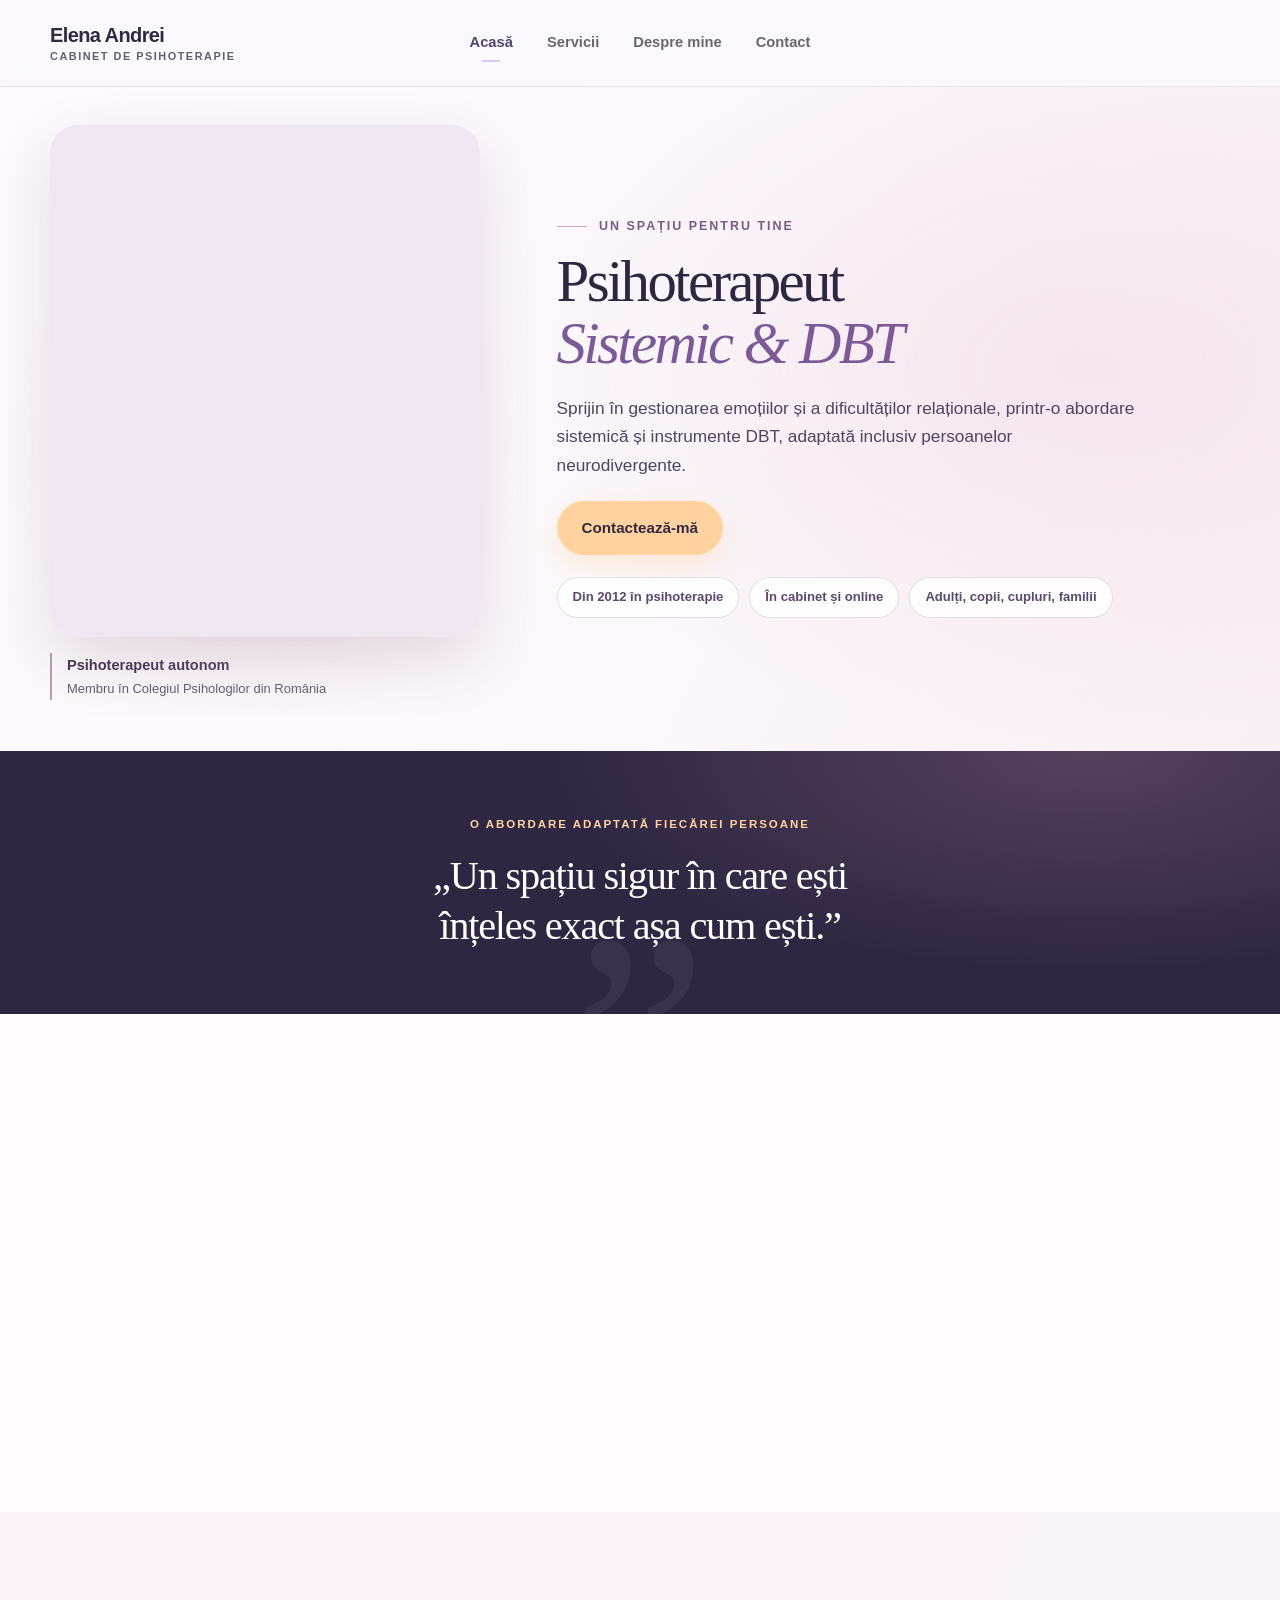
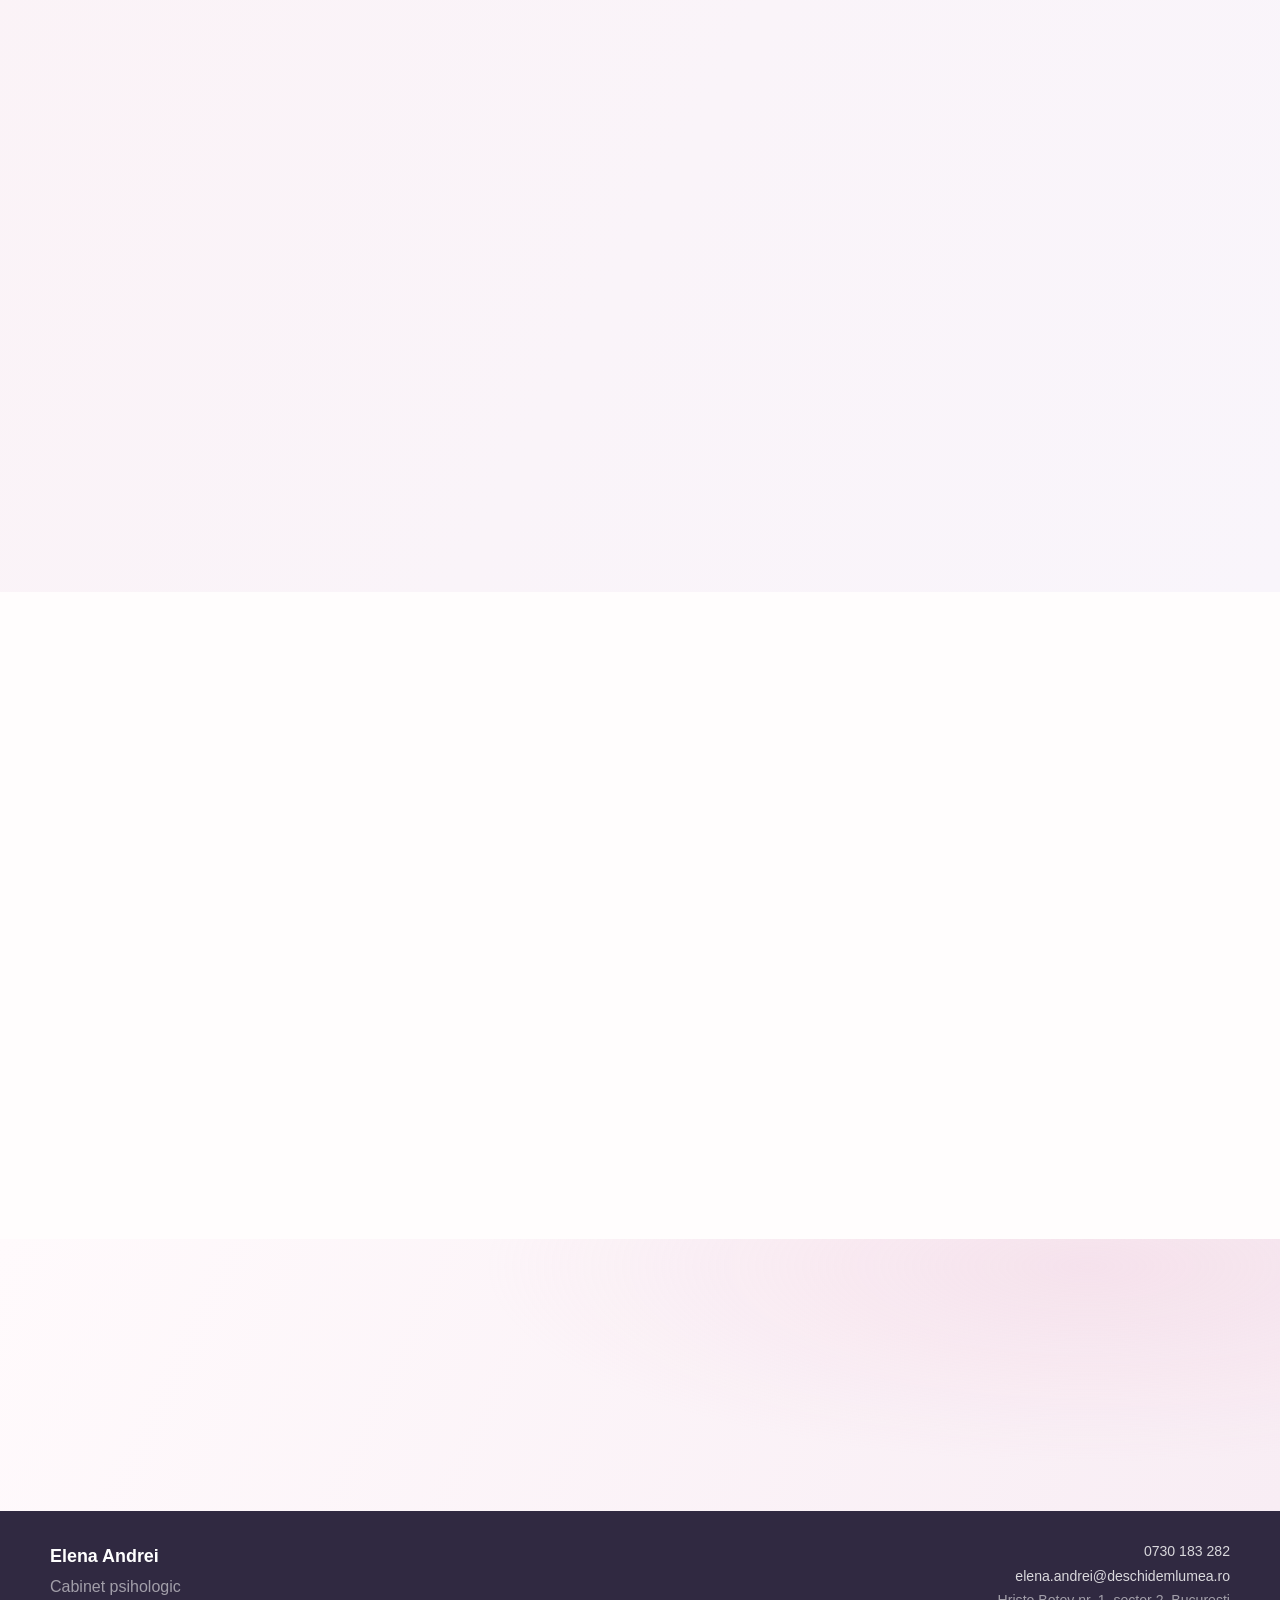
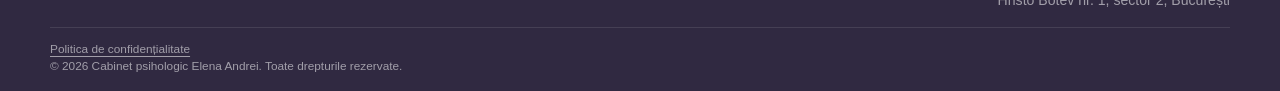
==== commit ef0f449c: "Actualizare v13: Google Meet, GDPR si optimizari finale" ====
--- a/index.html
+++ b/index.html
@@ -1,13 +1,13 @@
 <!doctype html>
 <html lang="ro">
   <head>
-    <meta name="robots" content="noindex, nofollow, noarchive">
     <link rel="icon" href="favicon.svg" type="image/svg+xml" />
-<meta property="og:type" content="website" />
-<meta property="og:locale" content="ro_RO" />
+    <meta property="og:type" content="website" />
+    <meta property="og:locale" content="ro_RO" />
     <meta charset="UTF-8" />
-    <meta http-equiv="Content-Security-Policy" content="default-src 'self'; base-uri 'self'; object-src 'none'; script-src 'self' 'sha256-7STI0zZYX8uRHDZW335mMqW5AwSz319IiI/0r0ypbto='; script-src-attr 'none'; style-src 'self'; img-src 'self' data:; font-src 'self'; connect-src 'self'; form-action 'none'; upgrade-insecure-requests" />
+    <meta http-equiv="Content-Security-Policy" content="default-src 'self'; base-uri 'self'; object-src 'none'; script-src 'self'; script-src-attr 'none'; style-src 'self'; img-src 'self' data:; font-src 'self'; connect-src 'self'; form-action 'none'; upgrade-insecure-requests" />
     <meta name="viewport" content="width=device-width, initial-scale=1.0" />
+<meta name="referrer" content="strict-origin-when-cross-origin" />
 
     <meta
       name="description"
@@ -18,10 +18,32 @@
     <meta property="og:title" content="Elena Andrei | Cabinet psihologic București" />
 
     <link rel="stylesheet" href="style.css" />
-        
+        <script type="application/ld+json">
+{
+  "@context": "https://schema.org",
+  "@type": "ProfessionalService",
+  "name": "Cabinet psihologic Elena Andrei",
+  "description": "Cabinet psihologic în București, cu servicii de psihoterapie.",
+  "address": {
+    "@type": "PostalAddress",
+    "streetAddress": "Strada Hristo Botev nr. 1",
+    "addressLocality": "București",
+    "addressCountry": "RO"
+  },
+  "hasMap": "https://www.google.com/maps/search/?api=1&query=Hristo+Botev+1+Bucuresti",
+  "telephone": "+40 730 183 282",
+  "email": "elena.andrei@deschidemlumea.ro",
+  "areaServed": {
+    "@type": "City",
+    "name": "București"
+  },
+  "inLanguage": "ro-RO"
+}
+    </script>
   </head>
 
   <body class="home-v10">
+<a class="skip-link" href="#main">Sari la conținut</a>
     <header class="site-header">
       <div class="container header-inner">
         <a
@@ -30,7 +52,7 @@
           aria-label="Cabinet psihologic Elena Andrei - Acasă"
         >
           <span class="brand-name">Elena Andrei</span>
-          <span class="brand-subtitle">Cabinet psihologic</span>
+          <span class="brand-subtitle">Cabinet de psihoterapie</span>
         </a>
 
         <nav
@@ -61,22 +83,21 @@
       </div>
     </header>
 
-    <main>
-      <!-- Etapa 1: HERO compact, un singur buton principal -->
+    <main id="main">
       <section class="v10-hero">
         <div class="container v10-hero-grid">
           <div class="v10-hero-photo">
             <span class="v10-blob" aria-hidden="true"></span>
-            <picture><img src="Elena_portret_preview.webp" alt="Elena Andrei, psihoterapeut sistemic și DBT" width="450" height="636" fetchpriority="high" decoding="async"></picture>
+            <picture><img src="Elena_portret_nou_decupat.webp" alt="Elena Andrei, psihoterapeut sistemic și DBT" width="1200" height="1600" fetchpriority="high" decoding="async"></picture>
             <div class="v10-photo-caption">
               <strong>Psihoterapeut autonom</strong>
-              <span>Recunoscut de Colegiul Psihologilor din România</span>
+              <span>Membru în Colegiul Psihologilor din România</span>
             </div>
           </div>
           <div class="v10-hero-copy">
             <span class="v10-kicker">Un spațiu pentru tine</span>
             <h1>Psihoterapeut <em>Sistemic &amp; DBT</em></h1>
-            <p class="v10-lead">Sprijin profesionist pentru echilibru emoțional, relații sănătoase și claritate — adaptat atât persoanelor neurotipice, cât și celor neurodivergente.</p>
+            <p class="v10-lead">Sprijin în gestionarea emoțiilor și a dificultăților relaționale, printr-o abordare sistemică și instrumente DBT, adaptată inclusiv persoanelor neurodivergente.</p>
             <div class="v10-actions">
               <a href="contact.html" class="btn btn-primary">Contactează-mă</a>
             </div>
@@ -89,15 +110,13 @@
         </div>
       </section>
 
-      <!-- 2. Citat pe fundal închis: schimbă ritmul paginii. De confirmat cu Elena. -->
       <section class="v10-quote" aria-label="Mesajul cabinetului">
         <div class="container v10-quote-inner">
           <span class="v10-quote-label">O abordare adaptată fiecărei persoane</span>
-          <p>„Nu trebuie să te schimbi ca să meriți să fii&nbsp;înțeles.”</p>
-        </div>
-      </section>
-
-      <!-- 3. Cum lucrez: carduri cu iconiță -->
+          <p>„Un spațiu sigur în care ești înțeles exact așa cum ești.”</p>
+        </div>
+      </section>
+
       <section class="v10-section" aria-labelledby="v10-approach-title">
         <div class="container">
           <div class="v10-head v10-reveal">
@@ -127,7 +146,6 @@
         </div>
       </section>
 
-      <!-- 4. Servicii: trei carduri, nu o secțiune cu un singur serviciu -->
       <section class="v10-section v10-section-tint" aria-labelledby="v10-services-title">
         <div class="container">
           <div class="v10-head v10-reveal">
@@ -158,7 +176,6 @@
         </div>
       </section>
 
-      <!-- 5. Despre mine, cu imagine -->
       <section class="v10-section" aria-labelledby="home-experience-title">
         <div class="container v10-about">
           <figure class="v10-about-photo v10-reveal">
@@ -168,7 +185,7 @@
           <div class="v10-about-body v10-reveal">
             <span class="v10-kicker">Despre mine</span>
             <h2 id="home-experience-title">Experiență construită prin formare continuă</h2>
-            <p>Sunt psihoterapeut autonom, recunoscut de Colegiul Psihologilor din România. Activitatea mea profesională în domeniul psihoterapiei a început în 2012, odată cu formarea în cadrul Centrului de Psihoterapie pentru Copii, Cupluri și Familie.</p>
+            <p>Sunt psihoterapeut autonom. Activitatea mea profesională în domeniul psihoterapiei a început în 2012, odată cu formarea în cadrul Centrului de Psihoterapie pentru Copii, Cupluri și Familie.</p>
             <p>Din 2015 lucrez în cadrul propriului cabinet, oferind psihoterapie copiilor, adolescenților, adulților, cuplurilor și familiilor, atât în cabinet, cât și online.</p>
             <p>De-a lungul anilor am continuat să mă formez în domenii relevante pentru practica mea, printre care psihoterapia de cuplu, trauma, psihosexologia, infidelitatea, evaluarea clinică și intervențiile adaptate pentru copii, adolescenți și familii.</p>
             <a href="despre_noi.html" class="text-link">Descoperă povestea mea <span aria-hidden="true">→</span></a>
@@ -176,7 +193,6 @@
         </div>
       </section>
 
-      <!-- 6. CTA final -->
       <section class="v10-final" aria-labelledby="v10-final-title">
         <div class="container v10-final-inner v10-reveal">
           <h2 id="v10-final-title">Primul pas e o simplă conversație.</h2>
@@ -205,10 +221,11 @@
             elena.andrei@deschidemlumea.ro
           </a>
 
-          <span> Hristo Botev, nr. 1, etaj 6, camera 606 </span>
+          <span> Hristo Botev nr. 1, sector 2, București </span>
         </div>
 
         <div class="footer-bottom">
+<p class="footer-legal"><a href="confidentialitate.html">Politica de confidențialitate</a></p>
           <p>
             &copy; 2026 Cabinet psihologic Elena Andrei. Toate drepturile
             rezervate.
@@ -219,6 +236,3 @@
     <script src="script.js"></script>
   </body>
 </html>
-
-
-
--- a/style.css
+++ b/style.css
@@ -4707,3 +4707,93 @@
     scroll-margin-top: 112px;
   }
 }
+
+/* Elena v12: contact direct, fără formular */
+.contact-editorial-page .contact-direct-list {display:grid;gap:12px;max-width:660px;}
+.contact-editorial-page .contact-direct-list .contact-item {min-width:0;}
+.contact-editorial-page .contact-direct-list .contact-item strong {overflow-wrap:anywhere;}
+.contact-editorial-page .contact-next-steps {margin:18px 0 0;padding-left:1.35rem;display:grid;gap:16px;line-height:1.65;color:#62576a;}
+.contact-editorial-page .contact-next-steps li {padding-left:4px;}
+.contact-editorial-page .contact-form-wrapper>.contact-editorial-aside-note {margin-top:22px;max-width:660px;}
+
+/* Elena v12 – Etapa 2: pagina Despre mine simplificată */
+.about-editorial-page .about-editorial-lead{padding:clamp(36px,4.5vw,60px) 0}
+.about-editorial-page .about-editorial-section{padding:clamp(34px,4vw,56px) 0}
+.about-intro-copy{max-width:790px;margin-top:20px}
+.about-intro-copy p,.about-approach-copy p{font-size:1rem;line-height:1.78;color:#62576a;margin:0 0 15px}
+.about-approach-layout{display:grid;grid-template-columns:minmax(0,.9fr) minmax(0,1.1fr);gap:clamp(24px,5vw,70px);align-items:start}
+.about-approach .about-editorial-heading{margin-bottom:0}
+.about-milestones{display:grid;grid-template-columns:repeat(3,minmax(0,1fr));gap:20px}
+.about-milestones article{padding:22px 22px 18px;border:1px solid #eadfe8;border-radius:16px;background:#fffdfc}
+.about-milestones strong{font-family:Georgia,serif;font-size:1.5rem;color:#896b8e;font-weight:500}
+.about-milestones h3{font-family:Georgia,serif;font-size:1.2rem;font-weight:500;color:#30283e;margin:12px 0 8px}
+.about-milestones p{color:#62576a;font-size:.95rem;line-height:1.65;margin:0}
+@media(max-width:780px){.about-approach-layout{grid-template-columns:1fr;gap:14px}.about-milestones{grid-template-columns:1fr}.about-milestones article{padding:18px}}
+
+
+/* =========================================================
+   v13 — accesibilitate, avertismente contact, marcaje de completat
+   ========================================================= */
+.skip-link {
+  position: absolute;
+  left: 12px;
+  top: -64px;
+  z-index: 1000;
+  padding: 10px 16px;
+  background: var(--color-primary-deep);
+  color: #fff;
+  border-radius: 8px;
+  font-size: 0.95rem;
+  text-decoration: none;
+}
+.skip-link:focus,
+.skip-link:focus-visible {
+  top: 12px;
+  outline: 3px solid var(--accent);
+  outline-offset: 2px;
+}
+
+.footer-legal {
+  margin: 0 0 6px;
+  font-size: 0.78rem;
+}
+.footer-legal a {
+  color: inherit;
+  text-decoration: underline;
+  text-underline-offset: 3px;
+}
+
+.contact-editorial-page .contact-notice {
+  margin: 26px 0 0;
+  max-width: 660px;
+  padding: 18px 22px;
+  background: #f7f1f6;
+  border-left: 4px solid var(--color-primary);
+  border-radius: 0 10px 10px 0;
+}
+.contact-editorial-page .contact-notice h3 {
+  margin: 0 0 8px;
+  font-size: 1.02rem;
+  color: var(--color-primary-deep);
+}
+.contact-editorial-page .contact-notice p {
+  margin: 0 0 8px;
+  font-size: 0.93rem;
+  line-height: 1.65;
+  color: var(--color-text);
+}
+.contact-editorial-page .contact-notice p:last-child { margin-bottom: 0; }
+.contact-editorial-page .contact-notice a { text-decoration: underline; text-underline-offset: 3px; }
+
+.contact-editorial-page .contact-urgent { margin-top: 20px; }
+.contact-editorial-page .contact-urgent h2 { font-size: 1.15rem; }
+.contact-editorial-page .contact-urgent p { margin: 8px 0 0; font-size: 0.93rem; line-height: 1.65; }
+.contact-editorial-page .contact-urgent a { text-decoration: underline; text-underline-offset: 3px; }
+
+/* Marcaj temporar pentru text de completat; trebuie să dispară înainte de publicare */
+.todo-fill {
+  background: #fff3a8;
+  color: #3a2f00;
+  padding: 1px 4px;
+  border-radius: 3px;
+}
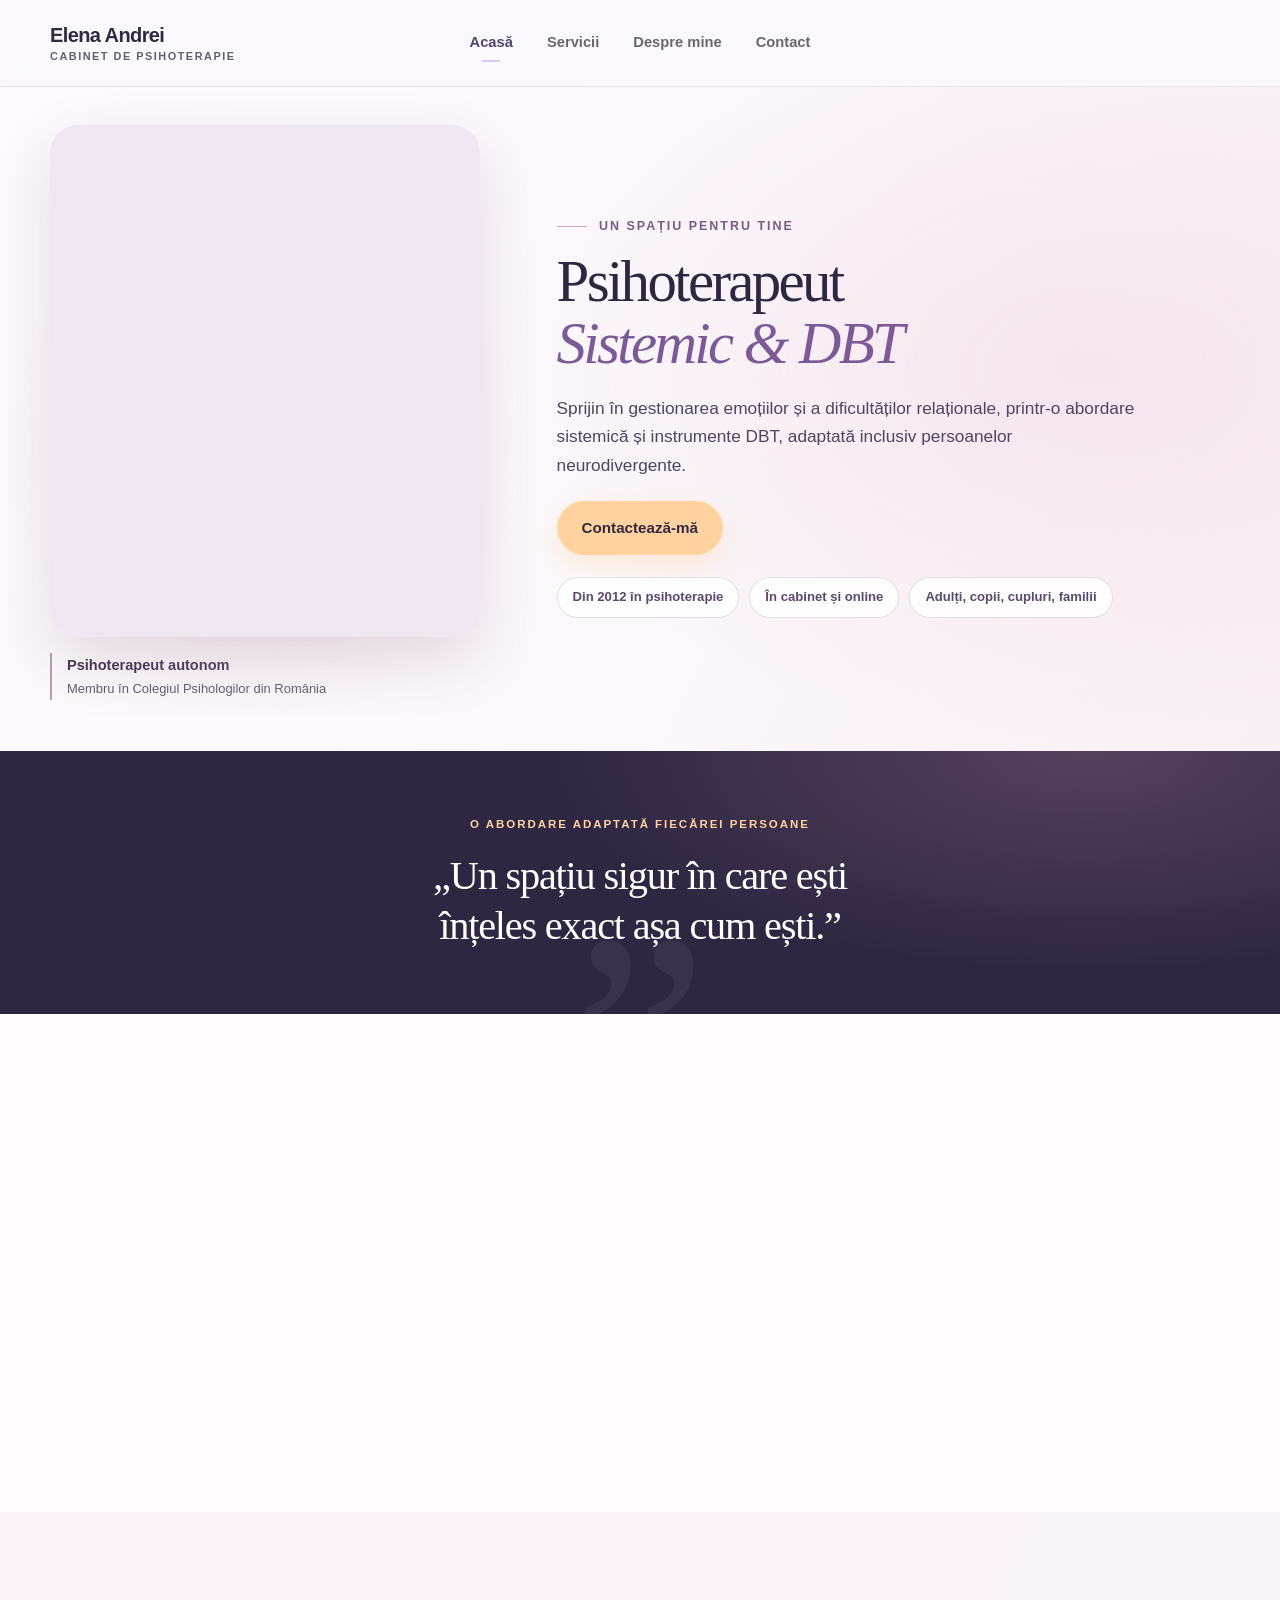
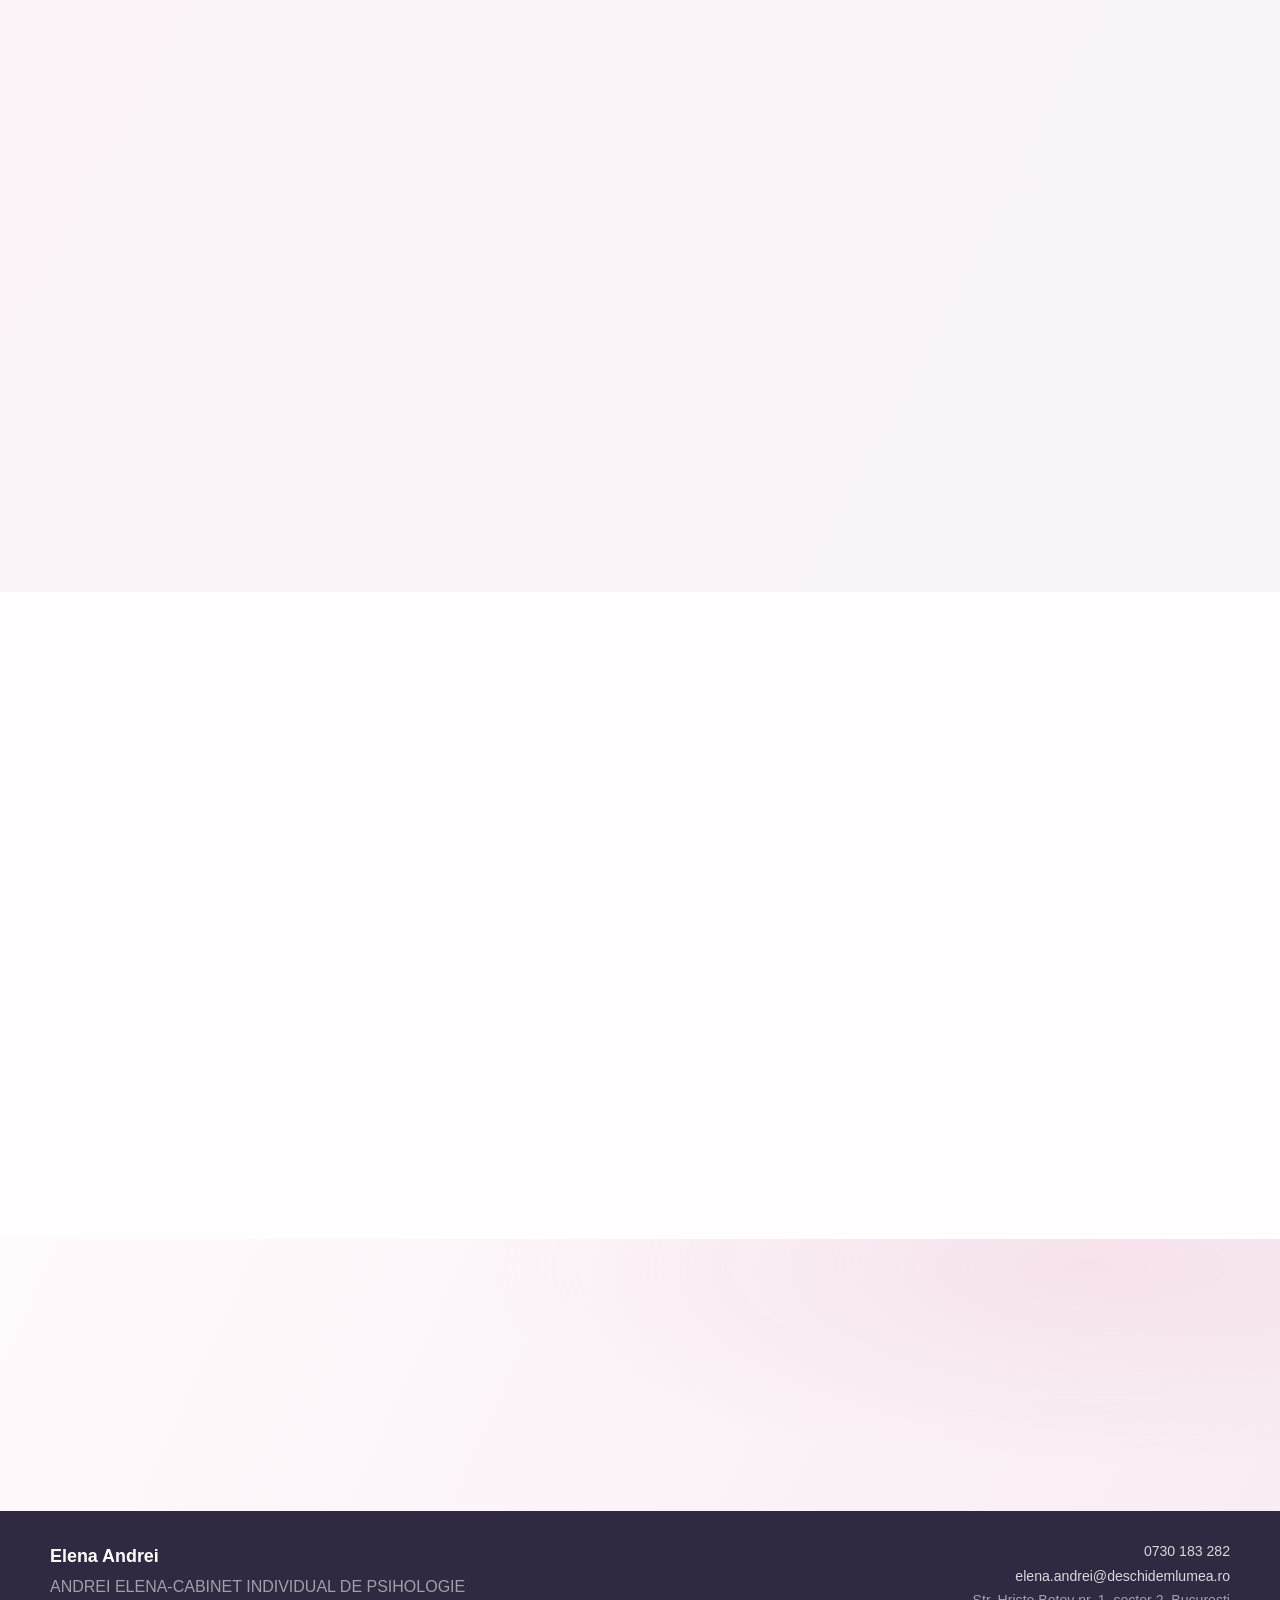
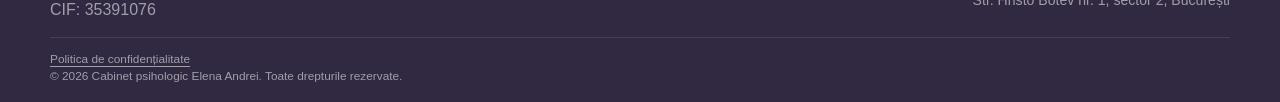
==== commit e610ce93: "Actualizare v14: Zoom, GDPR, FAQ si optimizari tehnice" ====
--- a/index.html
+++ b/index.html
@@ -88,7 +88,7 @@
         <div class="container v10-hero-grid">
           <div class="v10-hero-photo">
             <span class="v10-blob" aria-hidden="true"></span>
-            <picture><img src="Elena_portret_nou_decupat.webp" alt="Elena Andrei, psihoterapeut sistemic și DBT" width="1200" height="1600" fetchpriority="high" decoding="async"></picture>
+            <picture><img src="Elena_portret_nou_decupat.webp" alt="Elena Andrei, psihoterapeut sistemic și DBT" width="1200" height="1300" fetchpriority="high" decoding="async"></picture>
             <div class="v10-photo-caption">
               <strong>Psihoterapeut autonom</strong>
               <span>Membru în Colegiul Psihologilor din România</span>
@@ -211,17 +211,17 @@
         <div>
           <a href="index.html" class="footer-brand"> Elena Andrei </a>
 
-          <p>Cabinet psihologic</p>
+          <p>ANDREI ELENA-CABINET INDIVIDUAL DE PSIHOLOGIE<br />CIF: 35391076</p>
         </div>
 
         <div class="footer-contact">
-          <a href="tel:+40730183282">0730 183 282</a>
+          <a href="tel:+40730183282"> 0730 183 282 </a>
 
           <a href="mailto:elena.andrei@deschidemlumea.ro">
             elena.andrei@deschidemlumea.ro
           </a>
 
-          <span> Hristo Botev nr. 1, sector 2, București </span>
+          <span> Str. Hristo Botev nr. 1, sector 2, București </span>
         </div>
 
         <div class="footer-bottom">
--- a/style.css
+++ b/style.css
@@ -4797,3 +4797,11 @@
   padding: 1px 4px;
   border-radius: 3px;
 }
+
+/* v14: răspunsuri FAQ extinse, fără modificarea designului general */
+.faq-answer { margin: 0 46px 27px 0; color: #61596a; font-size: 1rem; line-height: 1.8; overflow-wrap: anywhere; }
+.faq-answer p { margin: 0 0 14px; }
+.faq-answer ul { list-style: disc; padding-inline-start: 1.4em; margin: 0 0 14px; }
+.faq-answer li + li { margin-top: 8px; }
+.faq-answer > :last-child { margin-bottom: 0; }
+@media (max-width: 600px) { .faq-answer { margin-right: 0; } }
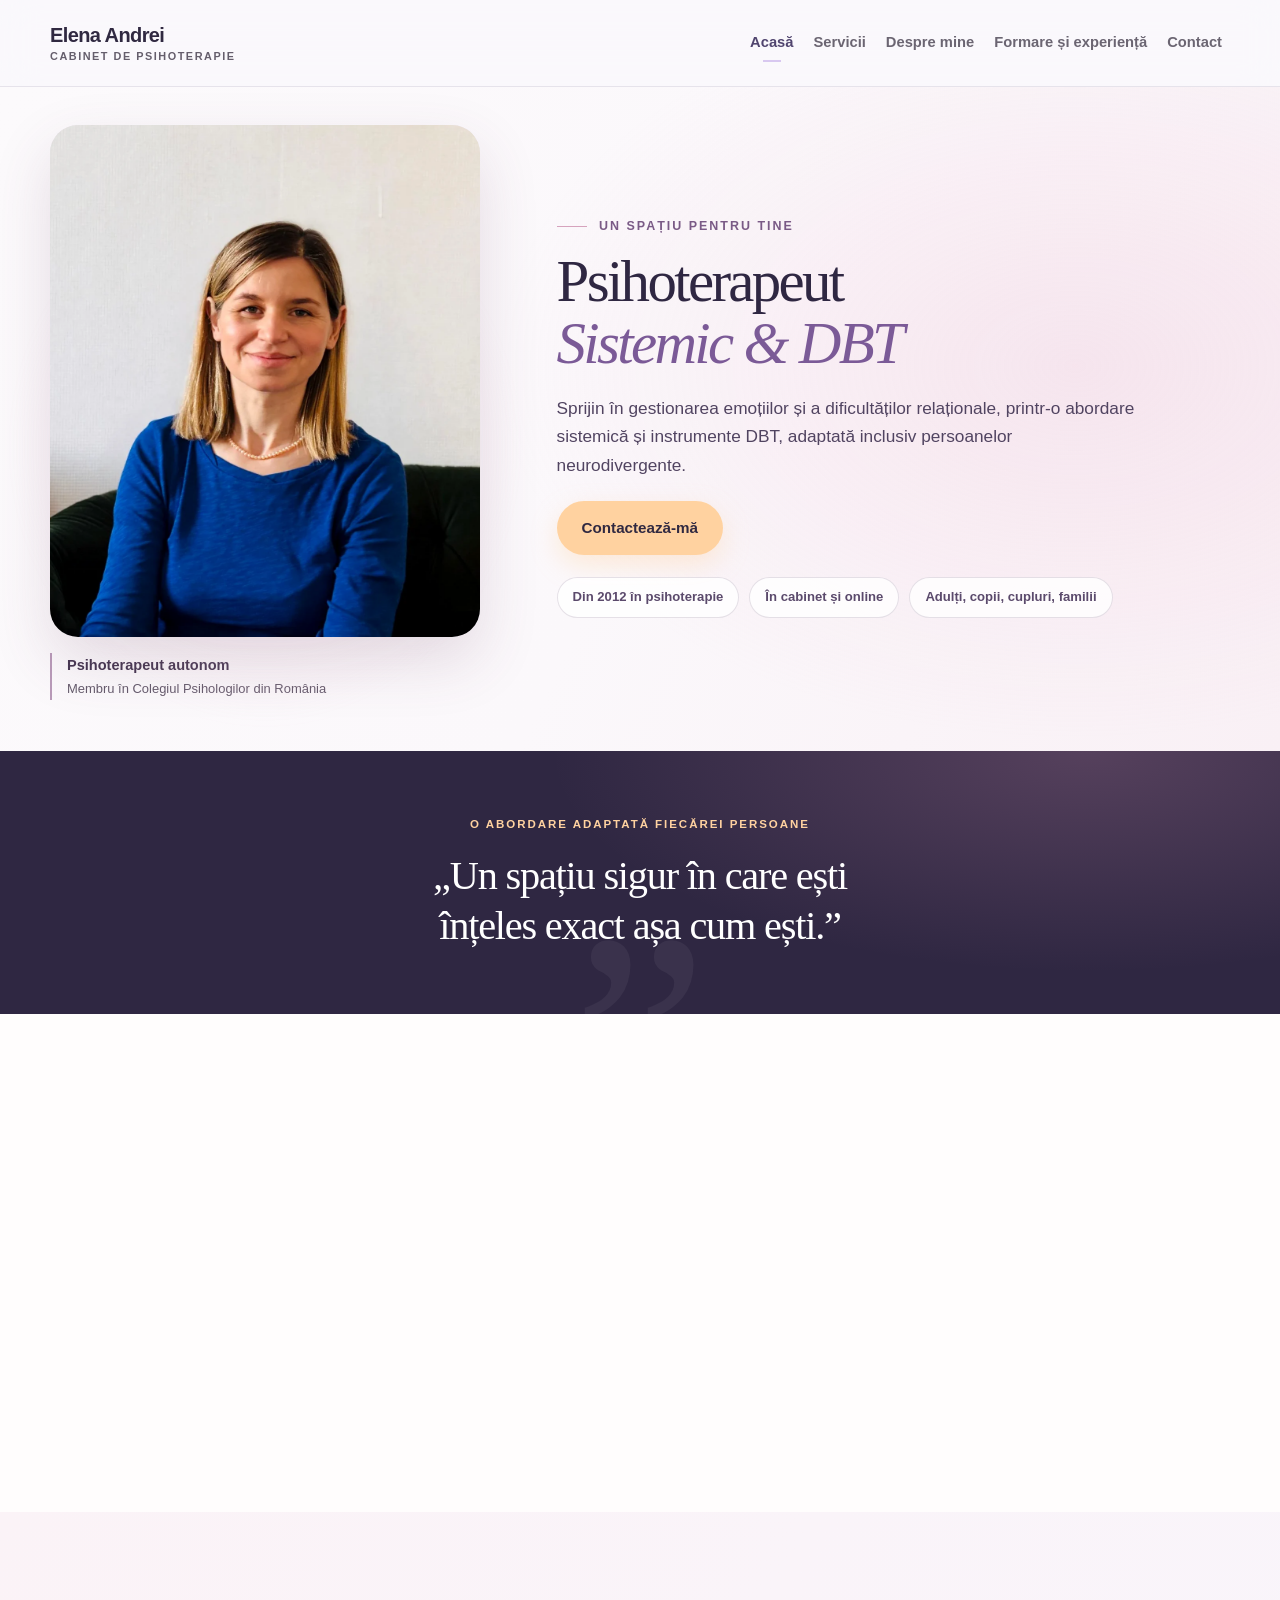
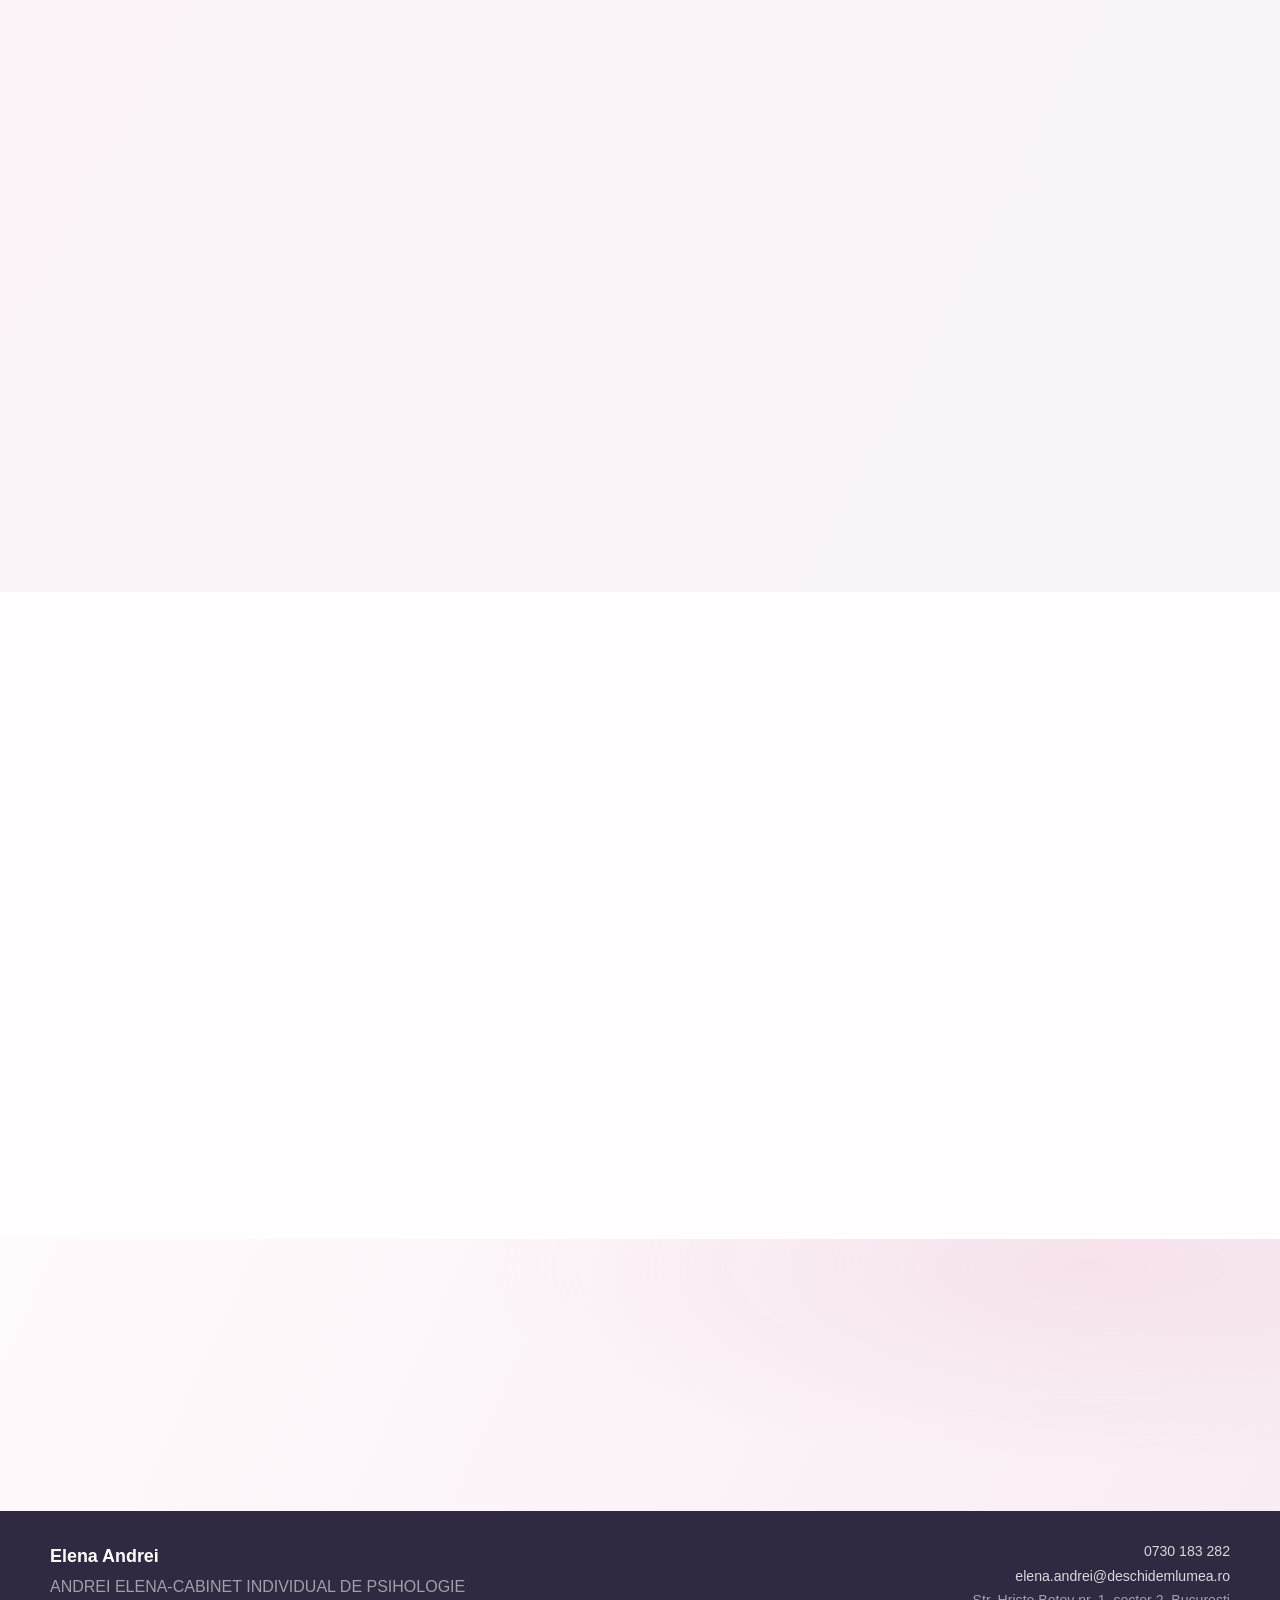
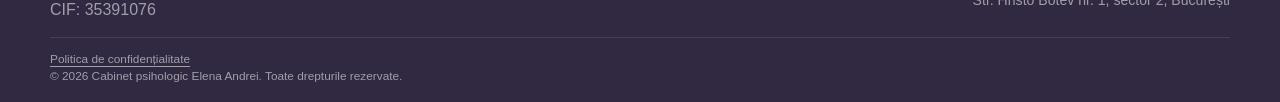
==== commit a20eb735: "Actualizare v15d: formare profesionala, experienta si documente mascate" ====
--- a/index.html
+++ b/index.html
@@ -63,6 +63,7 @@
           <a href="index.html" class="active">Acasă</a>
           <a href="servicii.html">Servicii</a>
           <a href="despre_noi.html">Despre mine</a>
+<a href="formare.html">Formare și experiență</a>
           <!-- PAGINI ASCUNSE TEMPORAR. Pentru reactivare, elimină comentariul HTML de mai jos și redirecționările din paginile respective.
           <a href="articole.html">Articole</a>
           <a href="workshopuri.html">Workshopuri</a>
--- a/style.css
+++ b/style.css
@@ -4805,3 +4805,13 @@
 .faq-answer li + li { margin-top: 8px; }
 .faq-answer > :last-child { margin-bottom: 0; }
 @media (max-width: 600px) { .faq-answer { margin-right: 0; } }
+
+/* v15 – formare profesională */
+@media(min-width:801px){.header-inner{grid-template-columns:minmax(0,1fr) auto;gap:12px}.site-navigation{grid-column:2;justify-self:end;gap:4px}.site-navigation a{white-space:nowrap;padding-inline:8px}}
+.formation-section:nth-of-type(even){background:#f8f3f5}.formation-section p,.formation-duties{color:#62576a;line-height:1.75}.formation-more a{text-decoration:underline;text-underline-offset:3px}.formation-courses{list-style:none;padding:0;margin:0;max-width:900px}.formation-courses li{display:grid;grid-template-columns:155px minmax(0,1fr);gap:20px;padding:20px 0;border-bottom:1px solid #e6dce5}.formation-date{color:#62576a;font-weight:600}.formation-courses h3{font-size:1.15rem;margin:0 0 5px;color:#30283e}.formation-courses p{margin:0}.formation-duties{list-style:disc;padding-left:1.4rem;max-width:850px}.formation-duties li{margin-bottom:8px}.formation-more{margin-top:24px}@media(max-width:650px){.formation-courses li{grid-template-columns:1fr;gap:5px}}
+
+
+/* v15c – linkuri către documentele profesionale */
+.formation-document-links{list-style:none;padding:0;margin:16px 0 0;display:grid;gap:8px;max-width:100%}
+.formation-document-links a{color:#55456d;text-decoration:underline;text-underline-offset:3px;overflow-wrap:anywhere;line-height:1.6}
+.formation-document-links a span{font-size:.82em}
